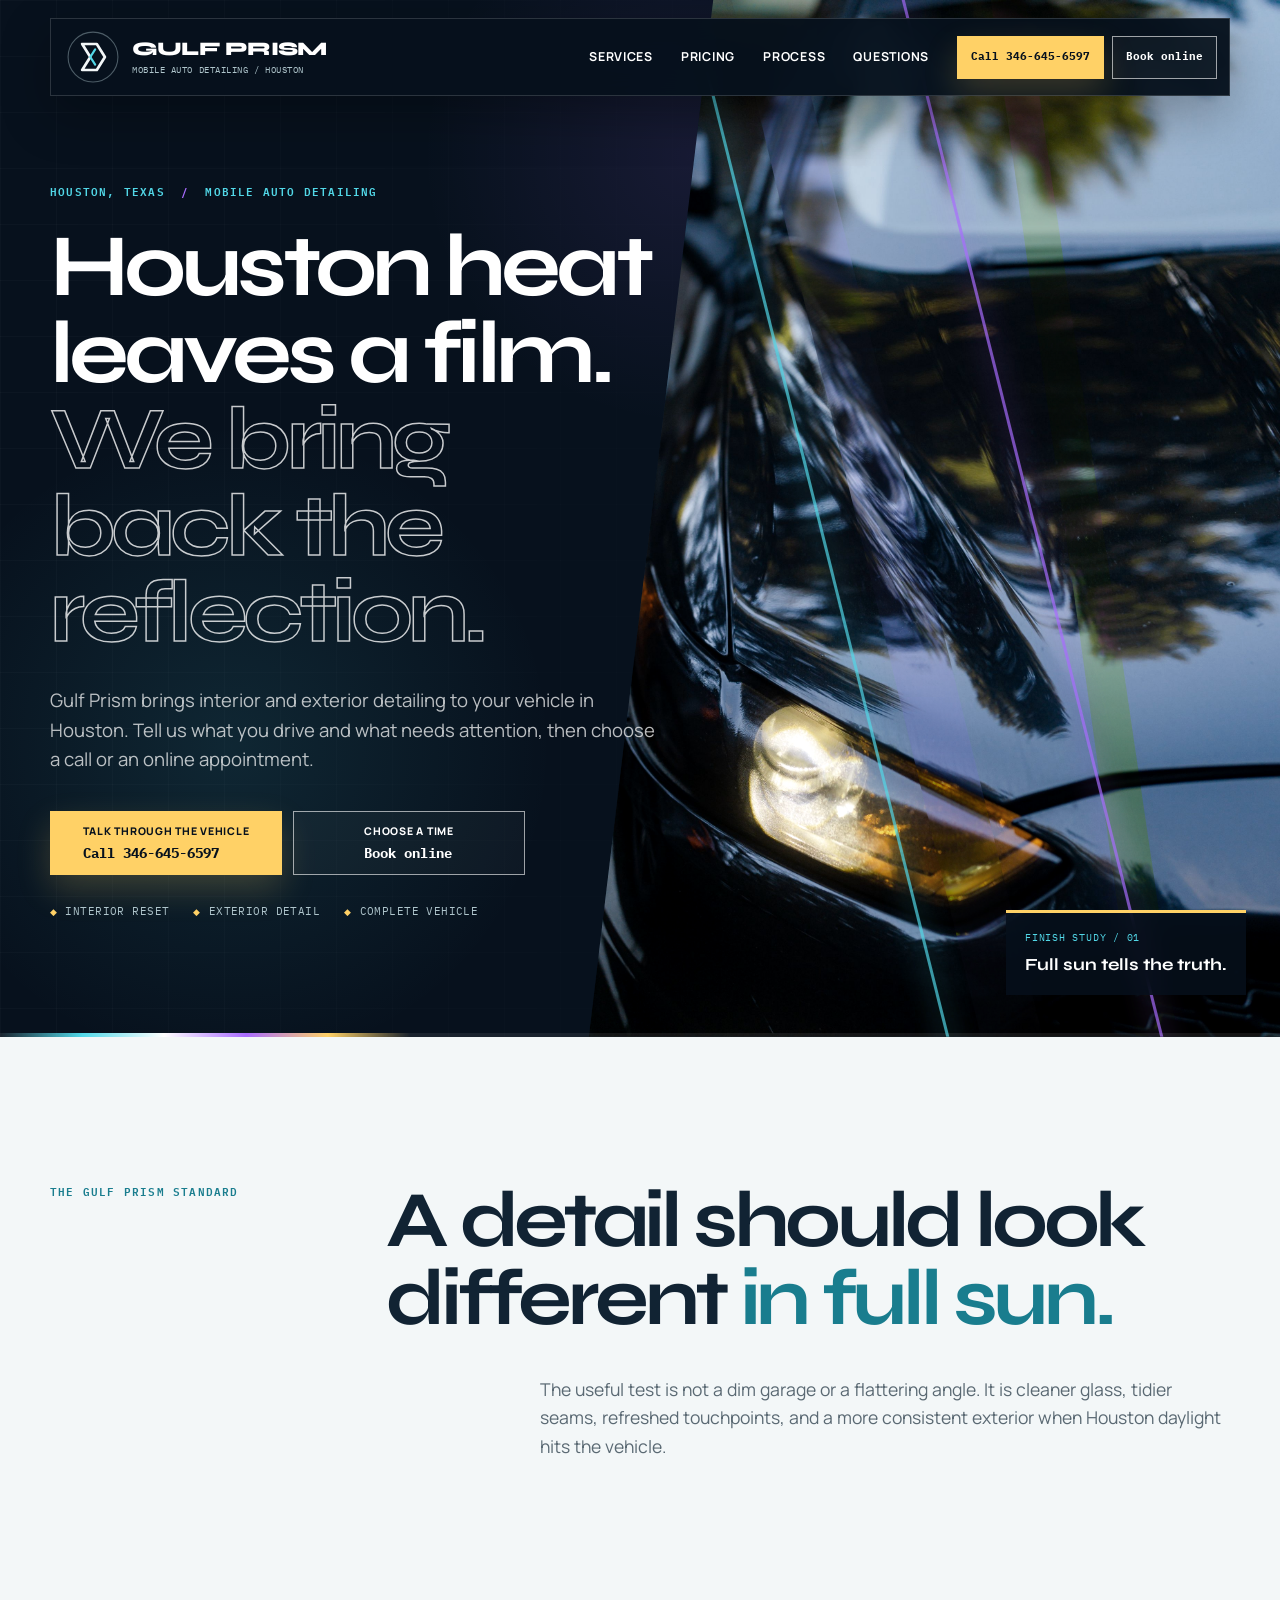
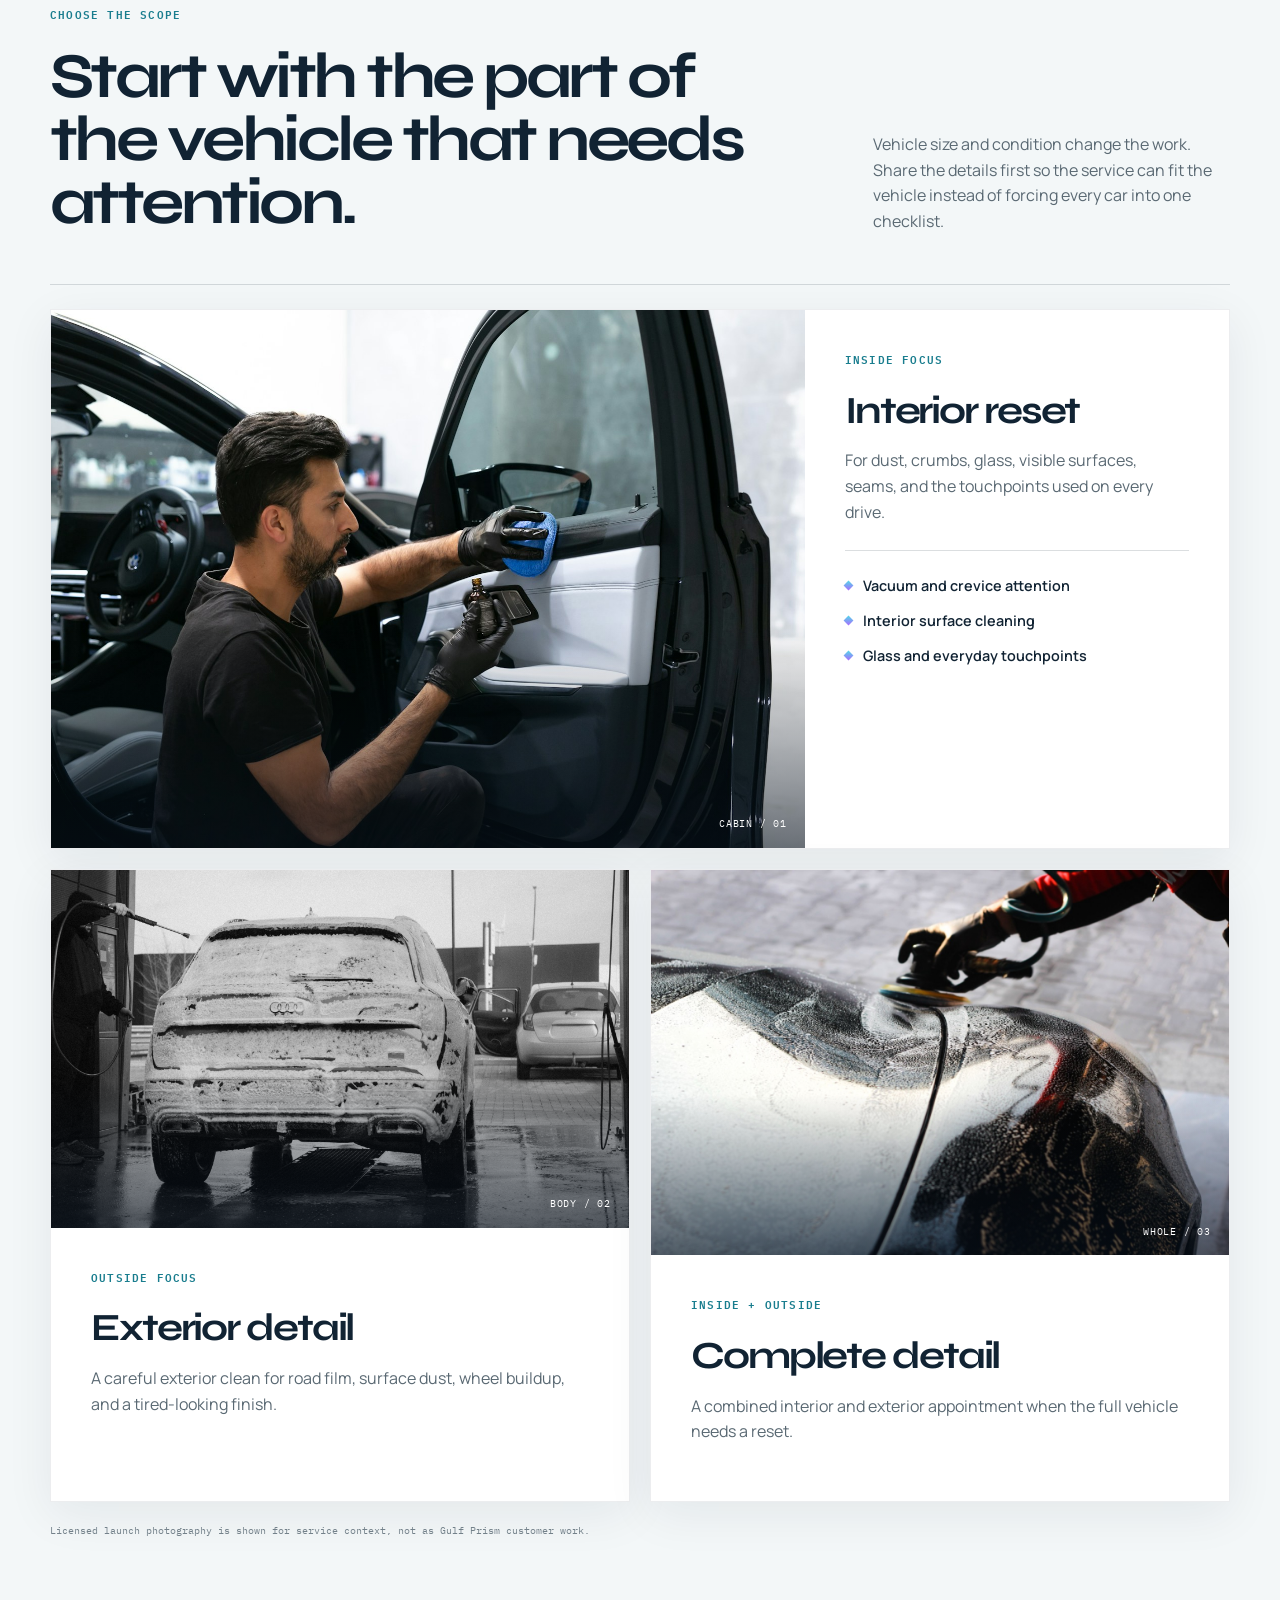
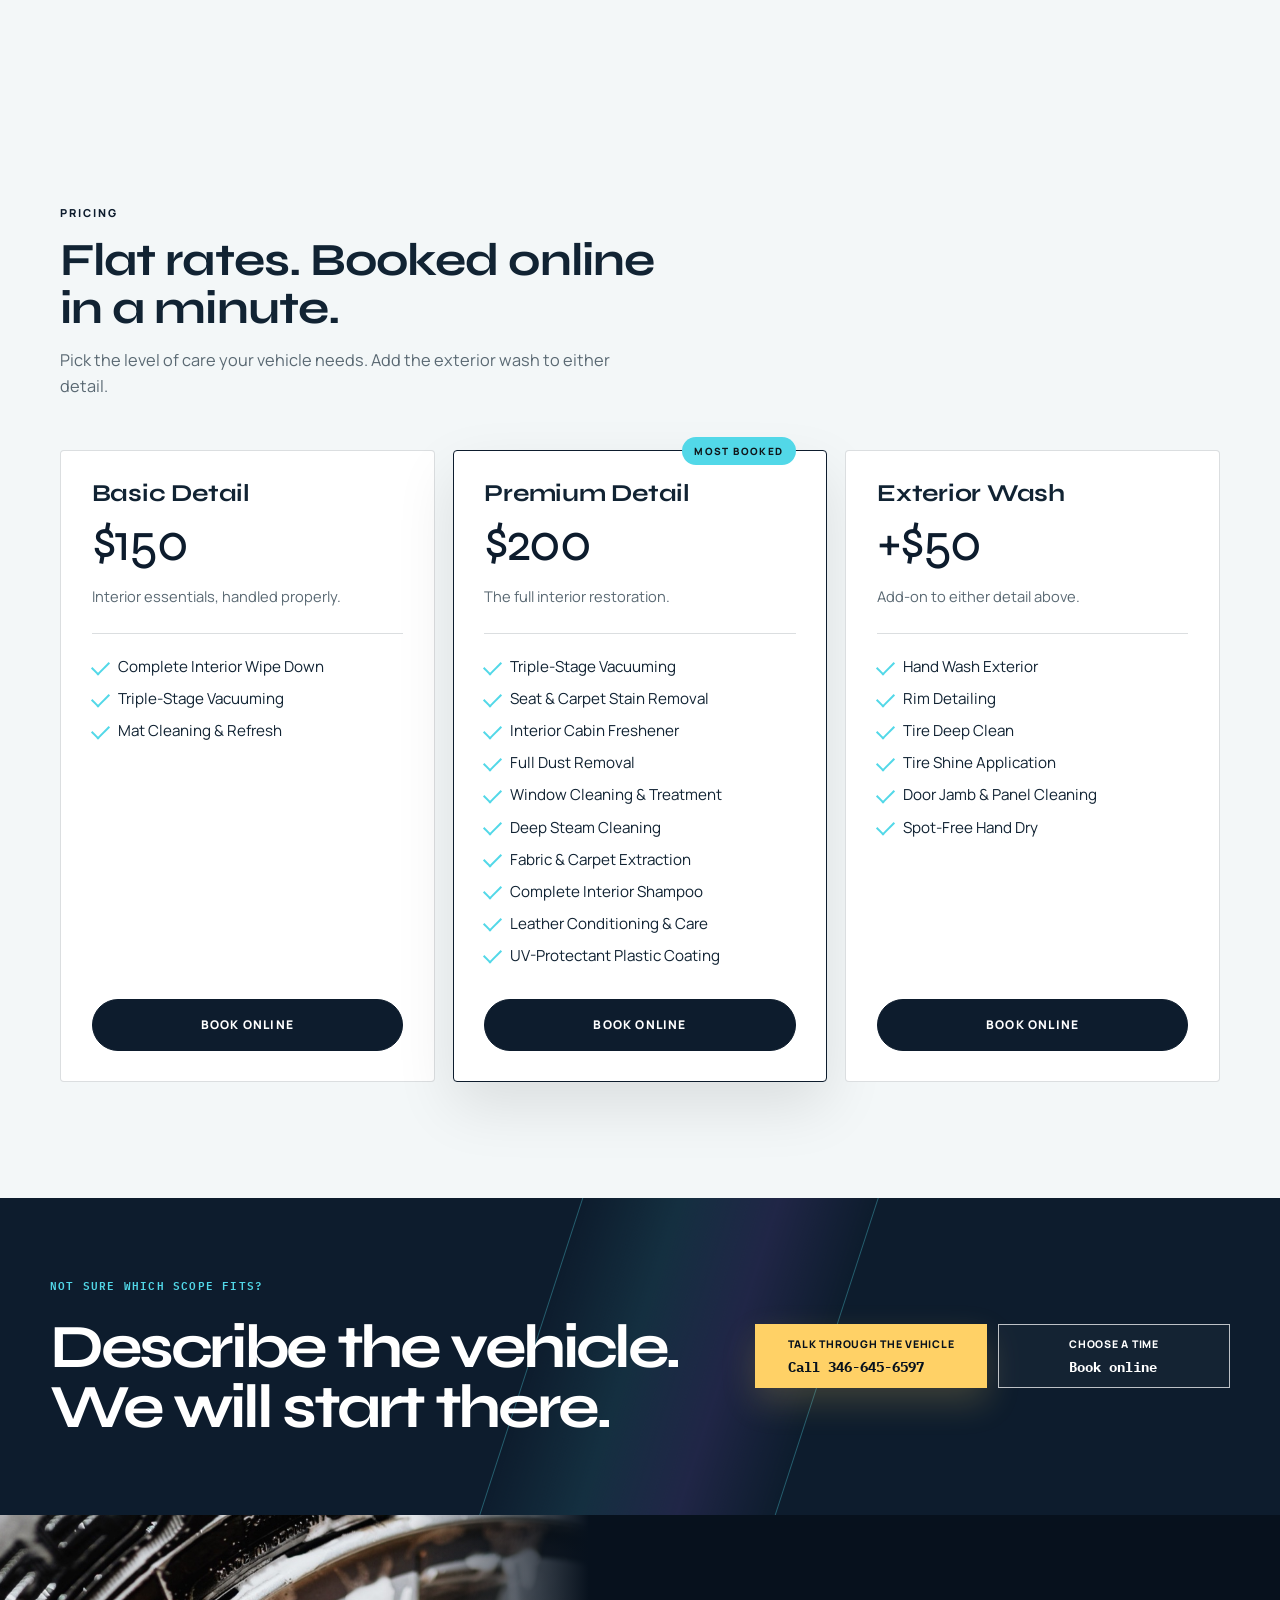
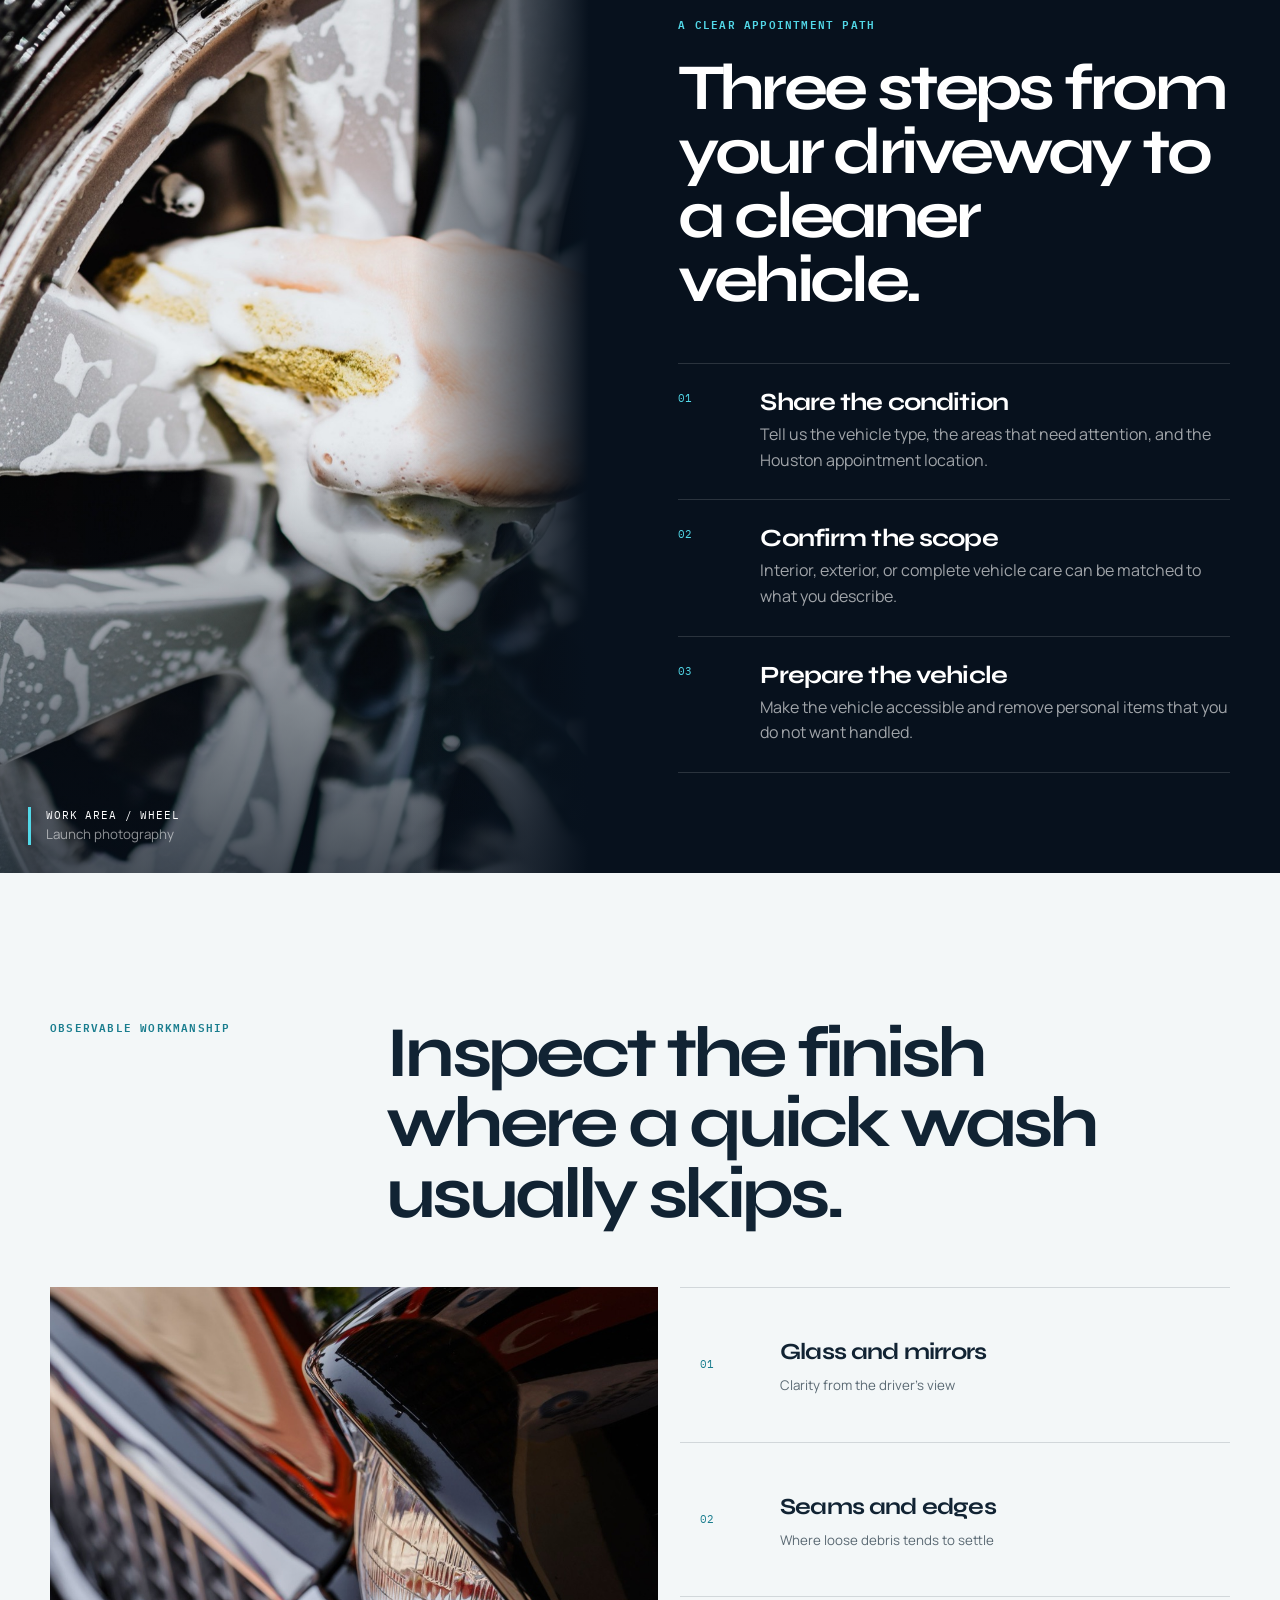
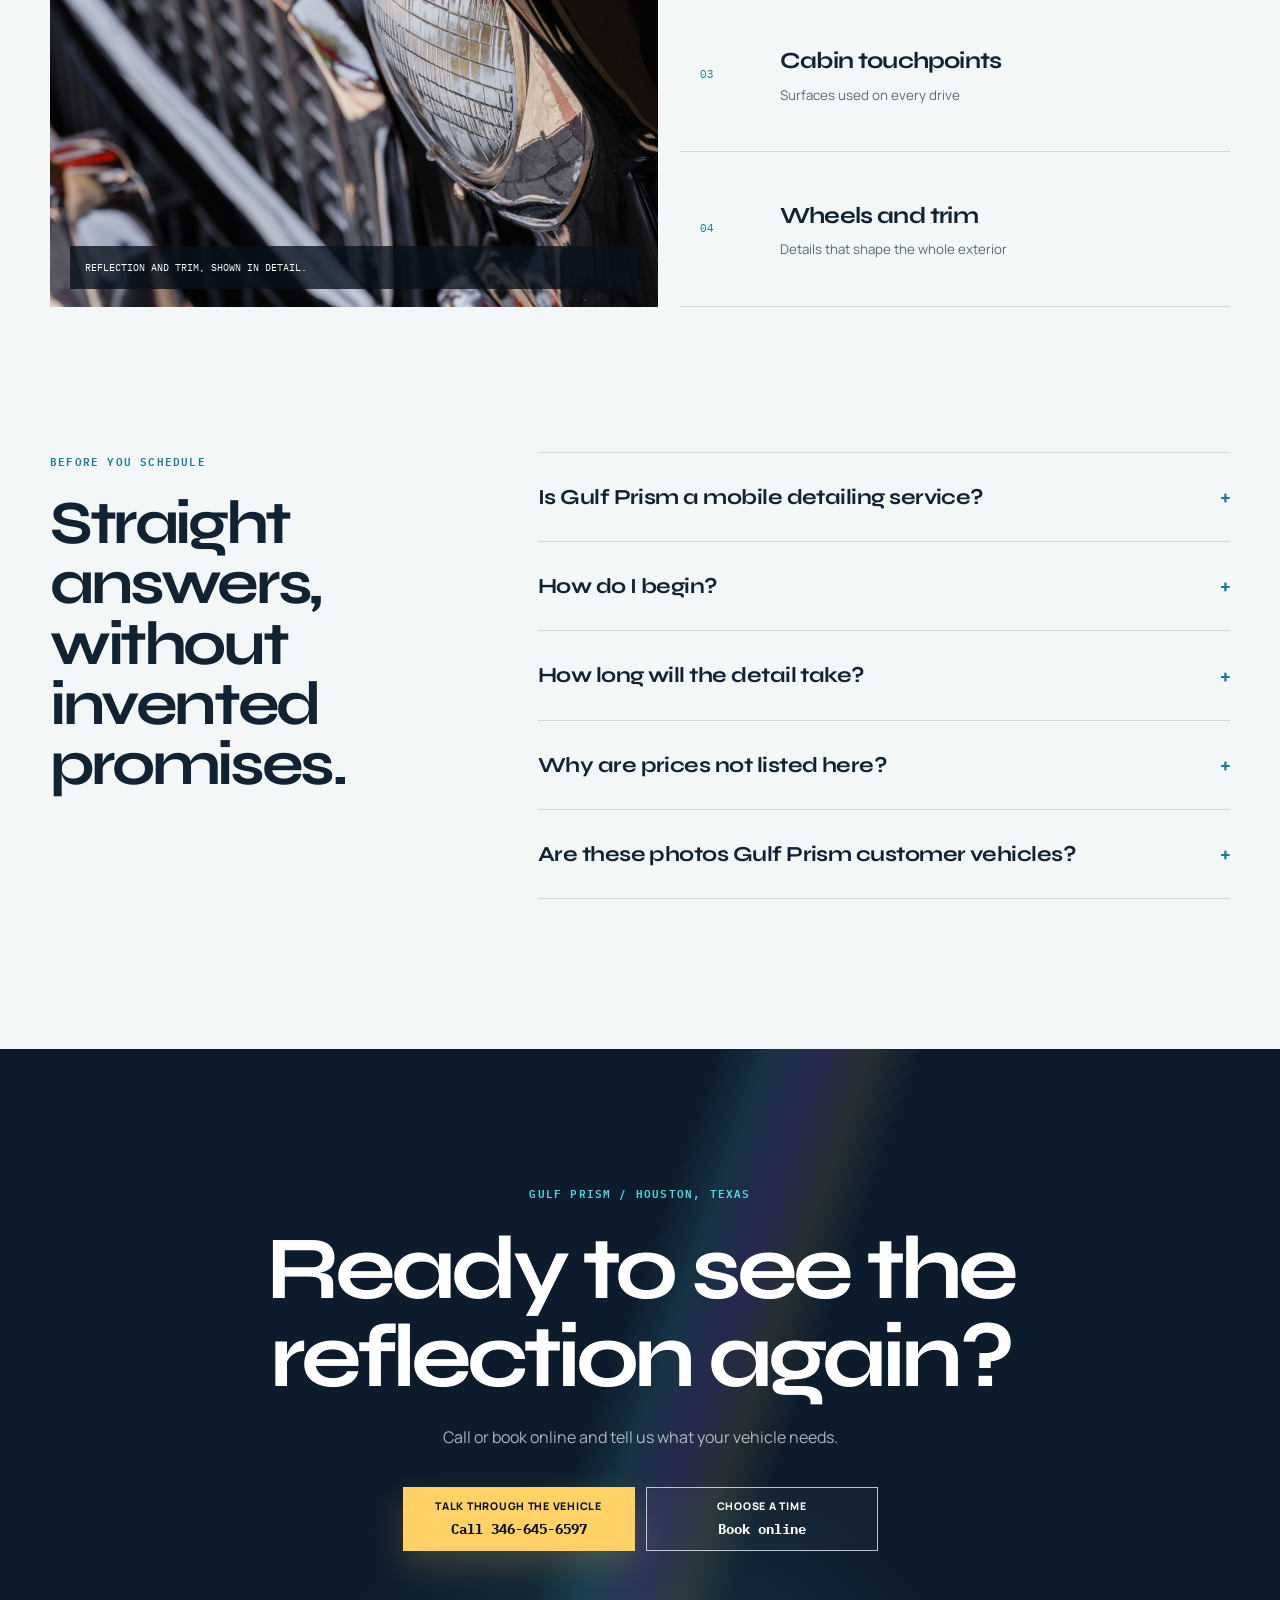
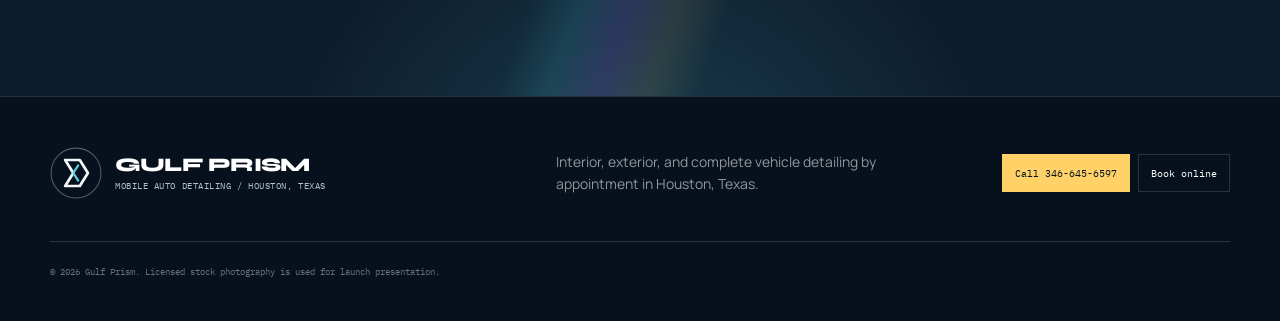
==== index.html @ bfb7b2ef "Add flat-rate pricing section with three packages Publishes Basic Detail $150, Premium Detail $200, " ====
<!doctype html>
<html lang="en">
  <head>
    <meta charset="utf-8" />
    <meta name="viewport" content="width=device-width, initial-scale=1" />
    <title>Gulf Prism Mobile Auto Detailing | Houston, Texas</title>
    <meta
      name="description"
      content="Gulf Prism provides mobile auto detailing in Houston, Texas. Call 346-645-6597 or book online to discuss an interior, exterior, or complete vehicle detail."
    />
    <meta name="theme-color" content="#07111d" />
    <meta name="robots" content="index,follow" />
    <link rel="canonical" href="https://gulfprism.shop/" />
    <link rel="icon" href="/assets/favicon.svg" type="image/svg+xml" />
    <link rel="preload" href="/assets/hero-reflection.jpg" as="image" />
    <link rel="preconnect" href="https://fonts.googleapis.com" />
    <link rel="preconnect" href="https://fonts.gstatic.com" crossorigin />
    <link
      href="https://fonts.googleapis.com/css2?family=IBM+Plex+Mono:wght@500;600&family=Manrope:wght@400;500;600;700&family=Syne:wght@600;700;800&display=swap"
      rel="stylesheet"
    />
    <link rel="stylesheet" href="/styles.css" />
    <script>document.documentElement.classList.add("js");</script>
    <meta property="og:type" content="website" />
    <meta property="og:title" content="Gulf Prism Mobile Auto Detailing" />
    <meta
      property="og:description"
      content="Mobile auto detailing in Houston, Texas. Call or book online to plan the right detail for your vehicle."
    />
    <meta property="og:url" content="https://gulfprism.shop/" />
    <meta property="og:image" content="https://gulfprism.shop/assets/hero-reflection.jpg" />
    <script type="application/ld+json">
{
  "@context": "https://schema.org",
  "@type": "AutoWash",
  "name": "Gulf Prism Mobile Auto Detailing Houston Texas",
  "url": "https://gulfprism.shop/",
  "telephone": "+1-346-645-6597",
  "description": "Mobile auto detailing in Houston, Texas for interior, exterior, and complete vehicle care.",
  "areaServed": {
    "@type": "City",
    "name": "Houston",
    "containedInPlace": {
      "@type": "State",
      "name": "Texas"
    }
  },
  "hasOfferCatalog": {
    "@type": "OfferCatalog",
    "name": "Detailing packages",
    "itemListElement": [
      {
        "@type": "Offer",
        "name": "Basic Detail",
        "price": "150",
        "priceCurrency": "USD",
        "availability": "https://schema.org/InStock",
        "url": "https://gulfprism.shop/#pricing",
        "itemOffered": {
          "@type": "Service",
          "name": "Basic Detail",
          "description": "Interior essentials: complete interior wipe down, triple-stage vacuuming, and mat cleaning and refresh."
        }
      },
      {
        "@type": "Offer",
        "name": "Premium Detail",
        "price": "200",
        "priceCurrency": "USD",
        "availability": "https://schema.org/InStock",
        "url": "https://gulfprism.shop/#pricing",
        "itemOffered": {
          "@type": "Service",
          "name": "Premium Detail",
          "description": "Full interior restoration: triple-stage vacuuming, seat and carpet stain removal, cabin freshener, full dust removal, window cleaning and treatment, deep steam cleaning, fabric and carpet extraction, complete interior shampoo, leather conditioning, and UV-protectant plastic coating."
        }
      },
      {
        "@type": "Offer",
        "name": "Exterior Wash",
        "price": "50",
        "priceCurrency": "USD",
        "availability": "https://schema.org/InStock",
        "url": "https://gulfprism.shop/#pricing",
        "itemOffered": {
          "@type": "Service",
          "name": "Exterior Wash",
          "description": "Add-on to either detail: hand wash exterior, rim detailing, tire deep clean, tire shine application, door jamb and panel cleaning, and spot-free hand dry."
        }
      }
    ]
  }
}
    </script>
  </head>
  <body>
    <a class="skip-link" href="#main">Skip to content</a>

    <header class="site-header" data-header>
      <a class="brand" href="#top" aria-label="Gulf Prism home">
        <img src="/assets/logo.svg" alt="" width="54" height="54" />
        <span class="brand-copy">
          <strong>Gulf Prism</strong>
          <small>Mobile Auto Detailing / Houston</small>
        </span>
      </a>

      <button class="menu-toggle" type="button" aria-expanded="false" aria-controls="site-nav" data-menu-toggle>
        <span class="sr-only">Navigation menu</span>
        <i aria-hidden="true"></i>
        <i aria-hidden="true"></i>
      </button>

      <nav class="site-nav" id="site-nav" aria-label="Primary navigation" data-nav>
        <a href="#services">Services</a>
        <a href="#pricing">Pricing</a>
        <a href="#process">Process</a>
        <a href="#questions">Questions</a>
        <div class="nav-actions">
          <a class="button button-call button-small" href="tel:+13466456597">Call 346-645-6597</a>
          <a class="button button-book button-small" href="https://cal.com/sumitdatta/auto-detail-service">Book online</a>
        </div>
      </nav>
    </header>

    <main id="main">
      <section class="hero" id="top">
        <div class="hero-copy">
          <p class="eyebrow">Houston, Texas <span>/</span> Mobile auto detailing</p>
          <h1>Houston heat leaves a film. <em>We bring back the reflection.</em></h1>
          <p class="hero-lede">
            Gulf Prism brings interior and exterior detailing to your vehicle in Houston. Tell us what you drive and
            what needs attention, then choose a call or an online appointment.
          </p>
          <div class="action-pair">
            <a class="button button-call button-large" href="tel:+13466456597">
              <span>Talk through the vehicle</span>
              <strong>Call 346-645-6597</strong>
            </a>
            <a class="button button-book button-large" href="https://cal.com/sumitdatta/auto-detail-service">
              <span>Choose a time</span>
              <strong>Book online</strong>
            </a>
          </div>
          <ul class="scope-list" aria-label="Detailing scopes">
            <li>Interior reset</li>
            <li>Exterior detail</li>
            <li>Complete vehicle</li>
          </ul>
        </div>

        <div class="hero-art" aria-label="Reflective finish on a clean dark vehicle">
          <img src="/assets/hero-reflection.jpg" alt="Reflective finish on a clean dark vehicle" />
          <span class="prism-slice prism-slice-cyan" aria-hidden="true"></span>
          <span class="prism-slice prism-slice-violet" aria-hidden="true"></span>
          <div class="hero-note">
            <small>Finish study / 01</small>
            <strong>Full sun tells the truth.</strong>
          </div>
        </div>

        <div class="spectrum-rail" aria-hidden="true">
          <span></span>
        </div>
      </section>

      <section class="manifesto section-shell" aria-labelledby="manifesto-title">
        <p class="section-label">The Gulf Prism standard</p>
        <div class="manifesto-copy reveal">
          <h2 id="manifesto-title">A detail should look different <em>in full sun.</em></h2>
          <p>
            The useful test is not a dim garage or a flattering angle. It is cleaner glass, tidier seams, refreshed
            touchpoints, and a more consistent exterior when Houston daylight hits the vehicle.
          </p>
        </div>
      </section>

      <section class="services section-shell" id="services" aria-labelledby="services-title">
        <div class="section-heading reveal">
          <div>
            <p class="eyebrow dark">Choose the scope</p>
            <h2 id="services-title">Start with the part of the vehicle that needs attention.</h2>
          </div>
          <p>
            Vehicle size and condition change the work. Share the details first so the service can fit the vehicle
            instead of forcing every car into one checklist.
          </p>
        </div>

        <div class="service-grid">
          <article class="service-card service-card-wide reveal">
            <div class="service-image service-image-interior">
              <img src="/assets/service-interior.jpg" alt="A vehicle interior being carefully cleaned" />
              <span>Cabin / 01</span>
            </div>
            <div class="service-copy">
              <p class="service-code">Inside focus</p>
              <h3>Interior reset</h3>
              <p>For dust, crumbs, glass, visible surfaces, seams, and the touchpoints used on every drive.</p>
              <ul>
                <li>Vacuum and crevice attention</li>
                <li>Interior surface cleaning</li>
                <li>Glass and everyday touchpoints</li>
              </ul>
            </div>
          </article>

          <article class="service-card reveal">
            <div class="service-image">
              <img src="/assets/service-foam.jpg" alt="A dark vehicle covered in foam during an exterior wash" />
              <span>Body / 02</span>
            </div>
            <div class="service-copy">
              <p class="service-code">Outside focus</p>
              <h3>Exterior detail</h3>
              <p>A careful exterior clean for road film, surface dust, wheel buildup, and a tired-looking finish.</p>
            </div>
          </article>

          <article class="service-card reveal">
            <div class="service-image">
              <img src="/assets/service-polish.jpg" alt="A vehicle panel being polished during detailing" />
              <span>Whole / 03</span>
            </div>
            <div class="service-copy">
              <p class="service-code">Inside + outside</p>
              <h3>Complete detail</h3>
              <p>A combined interior and exterior appointment when the full vehicle needs a reset.</p>
            </div>
          </article>
        </div>
        <p class="stock-note">Licensed launch photography is shown for service context, not as Gulf Prism customer work.</p>
      </section>

      <section class="rates" id="pricing" aria-labelledby="pricing-title">
        <div class="rates-shell">
          <div class="rates-head">
            <p class="rates-eyebrow">Pricing</p>
            <h2 id="pricing-title">Flat rates. Booked online in a minute.</h2>
            <p class="rates-intro">Pick the level of care your vehicle needs. Add the exterior wash to either detail.</p>
          </div>

          <div class="rate-grid">
            <article class="rate-card">
              <h3>Basic Detail</h3>
              <p class="rate-figure">$150</p>
              <p class="rate-note">Interior essentials, handled properly.</p>
              <ul class="rate-list">
                <li>Complete Interior Wipe Down</li>
                <li>Triple-Stage Vacuuming</li>
                <li>Mat Cleaning &amp; Refresh</li>
              </ul>
              <a class="rate-cta" href="https://cal.com/sumitdatta/auto-detail-service" target="_blank" rel="noopener">Book Online</a>
            </article>
            <article class="rate-card rate-card-featured">
              <span class="rate-badge">Most booked</span>
              <h3>Premium Detail</h3>
              <p class="rate-figure">$200</p>
              <p class="rate-note">The full interior restoration.</p>
              <ul class="rate-list">
                <li>Triple-Stage Vacuuming</li>
                <li>Seat &amp; Carpet Stain Removal</li>
                <li>Interior Cabin Freshener</li>
                <li>Full Dust Removal</li>
                <li>Window Cleaning &amp; Treatment</li>
                <li>Deep Steam Cleaning</li>
                <li>Fabric &amp; Carpet Extraction</li>
                <li>Complete Interior Shampoo</li>
                <li>Leather Conditioning &amp; Care</li>
                <li>UV-Protectant Plastic Coating</li>
              </ul>
              <a class="rate-cta" href="https://cal.com/sumitdatta/auto-detail-service" target="_blank" rel="noopener">Book Online</a>
            </article>
            <article class="rate-card">
              <h3>Exterior Wash</h3>
              <p class="rate-figure">+$50</p>
              <p class="rate-note">Add-on to either detail above.</p>
              <ul class="rate-list">
                <li>Hand Wash Exterior</li>
                <li>Rim Detailing</li>
                <li>Tire Deep Clean</li>
                <li>Tire Shine Application</li>
                <li>Door Jamb &amp; Panel Cleaning</li>
                <li>Spot-Free Hand Dry</li>
              </ul>
              <a class="rate-cta" href="https://cal.com/sumitdatta/auto-detail-service" target="_blank" rel="noopener">Book Online</a>
            </article>
          </div>
        </div>
      </section>

      <section class="mid-cta">
        <div class="mid-cta-cut" aria-hidden="true"></div>
        <div>
          <p class="eyebrow">Not sure which scope fits?</p>
          <h2>Describe the vehicle. We will start there.</h2>
        </div>
        <div class="action-pair">
          <a class="button button-call button-large" href="tel:+13466456597">
            <span>Talk through the vehicle</span>
            <strong>Call 346-645-6597</strong>
          </a>
          <a class="button button-book button-large light" href="https://cal.com/sumitdatta/auto-detail-service">
            <span>Choose a time</span>
            <strong>Book online</strong>
          </a>
        </div>
      </section>

      <section class="process" id="process" aria-labelledby="process-title">
        <div class="process-media">
          <img src="/assets/service-wheel.jpg" alt="A car wheel being cleaned with foam and a detailing brush" />
          <div class="process-media-label">
            <span>Work area / wheel</span>
            <small>Launch photography</small>
          </div>
        </div>
        <div class="process-copy">
          <p class="eyebrow">A clear appointment path</p>
          <h2 id="process-title">Three steps from your driveway to a cleaner vehicle.</h2>
          <ol>
            <li class="reveal">
              <span>01</span>
              <div>
                <h3>Share the condition</h3>
                <p>Tell us the vehicle type, the areas that need attention, and the Houston appointment location.</p>
              </div>
            </li>
            <li class="reveal">
              <span>02</span>
              <div>
                <h3>Confirm the scope</h3>
                <p>Interior, exterior, or complete vehicle care can be matched to what you describe.</p>
              </div>
            </li>
            <li class="reveal">
              <span>03</span>
              <div>
                <h3>Prepare the vehicle</h3>
                <p>Make the vehicle accessible and remove personal items that you do not want handled.</p>
              </div>
            </li>
          </ol>
        </div>
      </section>

      <section class="inspection section-shell" aria-labelledby="inspection-title">
        <div class="inspection-heading reveal">
          <p class="section-label">Observable workmanship</p>
          <h2 id="inspection-title">Inspect the finish where a quick wash usually skips.</h2>
        </div>
        <div class="inspection-grid">
          <article class="inspection-photo reveal">
            <img src="/assets/detail-chrome.jpg" alt="Detailed view of polished vehicle chrome and headlight trim" />
            <p>Reflection and trim, shown in detail.</p>
          </article>
          <ul class="inspection-list reveal">
            <li><span>01</span><div><strong>Glass and mirrors</strong><small>Clarity from the driver’s view</small></div></li>
            <li><span>02</span><div><strong>Seams and edges</strong><small>Where loose debris tends to settle</small></div></li>
            <li><span>03</span><div><strong>Cabin touchpoints</strong><small>Surfaces used on every drive</small></div></li>
            <li><span>04</span><div><strong>Wheels and trim</strong><small>Details that shape the whole exterior</small></div></li>
          </ul>
        </div>
      </section>

      <section class="questions section-shell" id="questions" aria-labelledby="questions-title">
        <div class="questions-heading reveal">
          <p class="eyebrow dark">Before you schedule</p>
          <h2 id="questions-title">Straight answers, without invented promises.</h2>
        </div>
        <div class="accordion">
          <details class="reveal">
            <summary>Is Gulf Prism a mobile detailing service?<span aria-hidden="true">+</span></summary>
            <p>Yes. Gulf Prism provides mobile auto detailing in Houston, Texas. Confirm the location when you schedule.</p>
          </details>
          <details class="reveal">
            <summary>How do I begin?<span aria-hidden="true">+</span></summary>
            <p>Use the call or online appointment option on this page, then share the vehicle and the areas that need attention.</p>
          </details>
          <details class="reveal">
            <summary>How long will the detail take?<span aria-hidden="true">+</span></summary>
            <p>Timing depends on the vehicle, its condition, and the service scope. Confirm those details before the appointment.</p>
          </details>
          <details class="reveal">
            <summary>Why are prices not listed here?<span aria-hidden="true">+</span></summary>
            <p>Vehicle size, condition, and requested scope can change the work. Discuss the vehicle first so the next step is grounded in its actual needs.</p>
          </details>
          <details class="reveal">
            <summary>Are these photos Gulf Prism customer vehicles?<span aria-hidden="true">+</span></summary>
            <p>No. They are licensed stock photographs used to show detailing subjects and surfaces.</p>
          </details>
        </div>
      </section>

      <section class="final-cta" aria-labelledby="final-title">
        <div class="final-spectrum" aria-hidden="true"></div>
        <p class="eyebrow">Gulf Prism / Houston, Texas</p>
        <h2 id="final-title">Ready to see the reflection again?</h2>
        <p>Call or book online and tell us what your vehicle needs.</p>
        <div class="action-pair centered">
          <a class="button button-call button-large" href="tel:+13466456597">
            <span>Talk through the vehicle</span>
            <strong>Call 346-645-6597</strong>
          </a>
          <a class="button button-book button-large light" href="https://cal.com/sumitdatta/auto-detail-service">
            <span>Choose a time</span>
            <strong>Book online</strong>
          </a>
        </div>
      </section>
    </main>

    <footer class="site-footer">
      <a class="brand footer-brand" href="#top" aria-label="Back to the top">
        <img src="/assets/logo.svg" alt="" width="54" height="54" />
        <span class="brand-copy">
          <strong>Gulf Prism</strong>
          <small>Mobile Auto Detailing / Houston, Texas</small>
        </span>
      </a>
      <p>Interior, exterior, and complete vehicle detailing by appointment in Houston, Texas.</p>
      <div class="footer-actions">
        <a href="tel:+13466456597">Call 346-645-6597</a>
        <a href="https://cal.com/sumitdatta/auto-detail-service">Book online</a>
      </div>
      <small>© <span data-year></span> Gulf Prism. Licensed stock photography is used for launch presentation.</small>
    </footer>

    <div class="mobile-actions" aria-label="Contact options">
      <a href="tel:+13466456597"><span>Call</span><strong>346-645-6597</strong></a>
      <a href="https://cal.com/sumitdatta/auto-detail-service"><span>Schedule</span><strong>Book online</strong></a>
    </div>

    <script src="/script.js"></script>
  </body>
</html>
---- styles.css ----
:root {
  --night: #07111d;
  --night-2: #0d1c2d;
  --night-3: #14273a;
  --pearl: #f3f7f8;
  --white: #ffffff;
  --ink: #112333;
  --muted: #5a6973;
  --chrome: #afc5cc;
  --cyan: #52d8e8;
  --violet: #a96cff;
  --amber: #ffd166;
  --line-light: rgba(255, 255, 255, 0.14);
  --line-dark: rgba(17, 35, 51, 0.15);
  --shadow: 0 26px 70px rgba(7, 17, 29, 0.18);
  --display: "Syne", "Arial Black", sans-serif;
  --body: "Manrope", Arial, sans-serif;
  --mono: "IBM Plex Mono", monospace;
  --shell: min(1180px, calc(100vw - 48px));
}

* {
  box-sizing: border-box;
}

html {
  scroll-behavior: smooth;
}

body {
  margin: 0;
  overflow-x: hidden;
  color: var(--ink);
  background: var(--pearl);
  font-family: var(--body);
  line-height: 1.6;
  -webkit-font-smoothing: antialiased;
}

body.menu-open {
  overflow: hidden;
}

img {
  display: block;
  max-width: 100%;
}

a {
  color: inherit;
}

button {
  color: inherit;
  font: inherit;
}

a:focus-visible,
button:focus-visible,
summary:focus-visible {
  outline: 3px solid var(--amber);
  outline-offset: 4px;
}

.sr-only {
  position: absolute;
  width: 1px;
  height: 1px;
  padding: 0;
  margin: -1px;
  overflow: hidden;
  clip: rect(0, 0, 0, 0);
  white-space: nowrap;
  border: 0;
}

.skip-link {
  position: fixed;
  z-index: 200;
  top: -90px;
  left: 12px;
  padding: 10px 16px;
  color: var(--night);
  background: var(--amber);
  font-weight: 800;
  transition: top 160ms ease;
}

.skip-link:focus {
  top: 12px;
}

.section-shell {
  width: var(--shell);
  margin-inline: auto;
}

.site-header {
  position: absolute;
  z-index: 50;
  top: 18px;
  left: 50%;
  display: flex;
  align-items: center;
  justify-content: space-between;
  width: var(--shell);
  min-height: 78px;
  padding: 10px 12px 10px 16px;
  color: var(--white);
  border: 1px solid rgba(255, 255, 255, 0.15);
  background: rgba(7, 17, 29, 0.96);
  box-shadow: 0 18px 50px rgba(0, 0, 0, 0.28);
  backdrop-filter: blur(16px) saturate(125%);
  -webkit-backdrop-filter: blur(16px) saturate(125%);
  transform: translateX(-50%);
}

.brand {
  display: inline-flex;
  align-items: center;
  gap: 13px;
  text-decoration: none;
}

.brand img {
  width: 52px;
  height: 52px;
}

.brand-copy {
  display: grid;
  line-height: 1;
}

.brand-copy strong {
  font-family: var(--display);
  font-size: 1.2rem;
  font-weight: 800;
  letter-spacing: -0.04em;
  text-transform: uppercase;
}

.brand-copy small {
  margin-top: 8px;
  color: var(--chrome);
  font-family: var(--mono);
  font-size: 0.57rem;
  letter-spacing: 0.06em;
  text-transform: uppercase;
}

.site-nav {
  display: flex;
  align-items: center;
  gap: 28px;
}

.site-nav > a {
  position: relative;
  font-size: 0.77rem;
  font-weight: 700;
  letter-spacing: 0.06em;
  text-decoration: none;
  text-transform: uppercase;
}

.site-nav > a::after {
  position: absolute;
  right: 0;
  bottom: -7px;
  left: 0;
  height: 2px;
  background: linear-gradient(90deg, var(--cyan), var(--violet));
  content: "";
  transform: scaleX(0);
  transform-origin: right;
  transition: transform 180ms ease;
}

.site-nav > a:hover::after {
  transform: scaleX(1);
  transform-origin: left;
}

.nav-actions {
  display: flex;
  gap: 8px;
}

.menu-toggle {
  display: none;
}

.button {
  display: inline-flex;
  align-items: center;
  justify-content: center;
  min-height: 56px;
  padding: 11px 19px;
  border: 1px solid transparent;
  text-decoration: none;
  transition: transform 180ms ease, background 180ms ease, color 180ms ease, box-shadow 180ms ease;
}

.button:hover {
  transform: translateY(-2px);
}

.button span,
.button strong {
  display: block;
}

.button-large {
  display: grid;
  min-width: 232px;
  min-height: 64px;
  line-height: 1.2;
}

.button-large span {
  font-size: 0.66rem;
  font-weight: 800;
  letter-spacing: 0.07em;
  text-transform: uppercase;
}

.button-large strong {
  margin-top: 4px;
  font-family: var(--mono);
  font-size: 0.89rem;
}

.button-small {
  min-height: 43px;
  padding: 8px 13px;
  font-family: var(--mono);
  font-size: 0.67rem;
  font-weight: 700;
}

.button-call {
  color: var(--night);
  background: var(--amber);
  box-shadow: 0 14px 34px rgba(255, 209, 102, 0.2);
}

.button-call:hover {
  background: #ffe49b;
}

.button-book {
  color: var(--white);
  border-color: rgba(255, 255, 255, 0.6);
  background: rgba(255, 255, 255, 0.03);
}

.button-book:hover {
  color: var(--night);
  background: var(--white);
}

.button-book.light {
  border-color: rgba(255, 255, 255, 0.72);
}

.hero {
  position: relative;
  display: grid;
  grid-template-columns: minmax(0, 0.92fr) minmax(420px, 1.08fr);
  min-height: 850px;
  overflow: hidden;
  color: var(--white);
  background:
    radial-gradient(circle at 18% 72%, rgba(82, 216, 232, 0.11), transparent 25%),
    radial-gradient(circle at 54% 15%, rgba(169, 108, 255, 0.1), transparent 24%),
    var(--night);
}

.hero::before {
  position: absolute;
  inset: 0;
  background-image:
    linear-gradient(rgba(255, 255, 255, 0.025) 1px, transparent 1px),
    linear-gradient(90deg, rgba(255, 255, 255, 0.025) 1px, transparent 1px);
  background-size: 56px 56px;
  content: "";
  mask-image: linear-gradient(90deg, black, transparent 72%);
}

.hero-copy {
  position: relative;
  z-index: 4;
  align-self: center;
  width: min(700px, calc(100vw - 48px));
  padding: 170px 3vw 105px max(24px, calc((100vw - 1180px) / 2));
}

.eyebrow,
.section-label,
.service-code {
  margin: 0 0 24px;
  color: var(--cyan);
  font-family: var(--mono);
  font-size: 0.68rem;
  font-weight: 600;
  letter-spacing: 0.11em;
  text-transform: uppercase;
}

.eyebrow span {
  margin-inline: 8px;
  color: var(--violet);
}

.eyebrow.dark,
.section-label,
.service-code {
  color: #197d8e;
}

h1,
h2,
h3 {
  margin-top: 0;
  font-family: var(--display);
  line-height: 0.98;
  letter-spacing: -0.055em;
}

h1 {
  max-width: 760px;
  margin-bottom: 30px;
  font-size: clamp(4rem, 6.9vw, 7.2rem);
  font-weight: 700;
}

h1 em,
h2 em {
  color: transparent;
  font-style: normal;
  -webkit-text-stroke: 1.5px rgba(255, 255, 255, 0.78);
}

.hero-lede {
  max-width: 620px;
  margin: 0;
  color: rgba(255, 255, 255, 0.72);
  font-size: clamp(1rem, 1.45vw, 1.18rem);
}

.action-pair {
  display: flex;
  flex-wrap: wrap;
  gap: 11px;
  margin-top: 36px;
}

.action-pair.centered {
  justify-content: center;
}

.scope-list {
  display: flex;
  flex-wrap: wrap;
  gap: 12px 24px;
  margin: 28px 0 0;
  padding: 0;
  color: var(--chrome);
  font-family: var(--mono);
  font-size: 0.66rem;
  letter-spacing: 0.04em;
  list-style: none;
  text-transform: uppercase;
}

.scope-list li::before {
  margin-right: 8px;
  color: var(--amber);
  content: "◆";
  font-size: 0.55rem;
}

.hero-art {
  position: relative;
  z-index: 2;
  min-height: 850px;
  overflow: hidden;
  clip-path: polygon(18% 0, 100% 0, 100% 100%, 0 100%);
  background: var(--night-2);
}

.hero-art::before,
.hero-art::after {
  position: absolute;
  z-index: 2;
  inset: 0;
  background: url("/assets/hero-reflection.jpg") 48% 50% / cover no-repeat;
  content: "";
  pointer-events: none;
}

.hero-art::before {
  clip-path: polygon(22% 0, 30% 0, 67% 100%, 58% 100%);
  filter: saturate(1.25) hue-rotate(18deg);
  opacity: 0.5;
  transform: translateX(-9px);
}

.hero-art::after {
  clip-path: polygon(57% 0, 62% 0, 84% 100%, 78% 100%);
  filter: saturate(1.6) hue-rotate(235deg);
  opacity: 0.38;
  transform: translateX(8px);
}

.hero-art > img {
  width: 100%;
  height: 100%;
  min-height: 850px;
  object-fit: cover;
  object-position: 48% 50%;
  filter: contrast(1.05) saturate(0.85);
}

.hero-art > .prism-slice {
  position: absolute;
  z-index: 3;
  top: 0;
  bottom: 0;
  width: 3px;
  box-shadow: 0 0 25px currentColor;
  opacity: 0.7;
  transform: rotate(-14deg) scaleY(1.15);
}

.prism-slice-cyan {
  left: 33%;
  color: var(--cyan);
  background: var(--cyan);
}

.prism-slice-violet {
  left: 64%;
  color: var(--violet);
  background: var(--violet);
}

.hero-note {
  position: absolute;
  z-index: 4;
  right: 34px;
  bottom: 42px;
  display: grid;
  max-width: 255px;
  padding: 17px 19px;
  color: var(--white);
  border-top: 3px solid var(--amber);
  background: rgba(7, 17, 29, 0.82);
  backdrop-filter: blur(12px);
}

.hero-note small {
  color: var(--cyan);
  font-family: var(--mono);
  font-size: 0.61rem;
  letter-spacing: 0.08em;
  text-transform: uppercase;
}

.hero-note strong {
  margin-top: 5px;
  font-family: var(--display);
  font-size: 1.06rem;
}

.spectrum-rail {
  position: absolute;
  z-index: 7;
  right: 0;
  bottom: 0;
  left: 0;
  height: 4px;
  overflow: hidden;
  background: rgba(255, 255, 255, 0.08);
}

.spectrum-rail span {
  display: block;
  width: 32%;
  height: 100%;
  background: linear-gradient(90deg, transparent, var(--cyan), var(--white), var(--violet), var(--amber), transparent);
  filter: blur(0.2px);
  animation: spectrum 6s ease-in-out infinite alternate;
}

@keyframes spectrum {
  from { transform: translateX(-20%); }
  to { transform: translateX(280%); }
}

.manifesto {
  display: grid;
  grid-template-columns: 0.48fr 1.52fr;
  gap: 70px;
  padding-block: 145px;
}

.manifesto-copy h2 {
  max-width: 920px;
  margin-bottom: 38px;
  font-size: clamp(3.2rem, 6.2vw, 6.5rem);
  font-weight: 700;
}

.manifesto-copy h2 em {
  color: #197d8e;
  -webkit-text-stroke: 0;
}

.manifesto-copy p {
  max-width: 690px;
  margin: 0 0 0 auto;
  color: var(--muted);
  font-size: 1.1rem;
}

.services {
  padding-bottom: 150px;
}

.section-heading {
  display: grid;
  grid-template-columns: 1.35fr 0.65fr;
  gap: 80px;
  align-items: end;
  padding-bottom: 50px;
  border-bottom: 1px solid var(--line-dark);
}

.section-heading h2 {
  max-width: 780px;
  margin: 0;
  font-size: clamp(3rem, 5vw, 5.4rem);
}

.section-heading > p {
  margin: 0;
  color: var(--muted);
}

.service-grid {
  display: grid;
  grid-template-columns: repeat(2, 1fr);
  gap: 20px;
  margin-top: 24px;
}

.service-card {
  display: grid;
  min-height: 610px;
  overflow: hidden;
  border: 1px solid rgba(17, 35, 51, 0.08);
  background: var(--white);
  box-shadow: 0 12px 45px rgba(17, 35, 51, 0.07);
}

.service-card-wide {
  grid-column: 1 / -1;
  grid-template-columns: 1.28fr 0.72fr;
  min-height: 540px;
}

.service-image {
  position: relative;
  min-height: 330px;
  overflow: hidden;
}

.service-image img {
  width: 100%;
  height: 100%;
  object-fit: cover;
  transition: transform 650ms cubic-bezier(0.2, 0.8, 0.2, 1);
}

.service-card:hover .service-image img {
  transform: scale(1.035);
}

.service-image::after {
  position: absolute;
  inset: auto 0 0;
  height: 42%;
  background: linear-gradient(transparent, rgba(7, 17, 29, 0.58));
  content: "";
}

.service-image span {
  position: absolute;
  z-index: 2;
  right: 18px;
  bottom: 16px;
  color: var(--white);
  font-family: var(--mono);
  font-size: 0.62rem;
  letter-spacing: 0.08em;
  text-transform: uppercase;
}

.service-copy {
  padding: 40px;
}

.service-copy h3 {
  margin-bottom: 19px;
  font-size: clamp(2.1rem, 3vw, 3.5rem);
}

.service-copy > p:not(.service-code) {
  color: var(--muted);
}

.service-copy ul {
  display: grid;
  gap: 12px;
  margin: 25px 0 0;
  padding: 23px 0 0;
  border-top: 1px solid var(--line-dark);
  list-style: none;
}

.service-copy li {
  display: flex;
  align-items: center;
  gap: 11px;
  font-size: 0.9rem;
  font-weight: 600;
}

.service-copy li::before {
  width: 7px;
  height: 7px;
  background: linear-gradient(135deg, var(--cyan), var(--violet));
  content: "";
  transform: rotate(45deg);
}

.stock-note {
  margin: 21px 0 0;
  color: #73818a;
  font-family: var(--mono);
  font-size: 0.64rem;
}

.mid-cta {
  position: relative;
  display: flex;
  align-items: center;
  justify-content: space-between;
  gap: 60px;
  overflow: hidden;
  padding: 78px max(24px, calc((100vw - 1180px) / 2));
  color: var(--white);
  background: var(--night-2);
}

.mid-cta > *:not(.mid-cta-cut) {
  position: relative;
  z-index: 2;
}

.mid-cta-cut {
  position: absolute;
  top: -110%;
  left: 42%;
  width: 22%;
  height: 320%;
  border-inline: 1px solid rgba(82, 216, 232, 0.34);
  background: linear-gradient(90deg, transparent, rgba(82, 216, 232, 0.1), rgba(169, 108, 255, 0.12), transparent);
  transform: rotate(18deg);
}

.mid-cta h2 {
  max-width: 640px;
  margin: 0;
  font-size: clamp(2.8rem, 4.8vw, 5.2rem);
}

.mid-cta .action-pair {
  flex: 0 0 auto;
  margin-top: 0;
}

.process {
  display: grid;
  grid-template-columns: 0.92fr 1.08fr;
  min-height: 820px;
  color: var(--white);
  background: var(--night);
}

.process-media {
  position: relative;
  min-height: 760px;
  overflow: hidden;
}

.process-media::after {
  position: absolute;
  inset: 0;
  background: linear-gradient(90deg, transparent 70%, var(--night)), linear-gradient(0deg, rgba(7, 17, 29, 0.7), transparent 45%);
  content: "";
}

.process-media img {
  width: 100%;
  height: 100%;
  object-fit: cover;
}

.process-media-label {
  position: absolute;
  z-index: 2;
  bottom: 28px;
  left: 28px;
  display: grid;
  padding-left: 15px;
  border-left: 3px solid var(--cyan);
}

.process-media-label span {
  font-family: var(--mono);
  font-size: 0.67rem;
  letter-spacing: 0.08em;
  text-transform: uppercase;
}

.process-media-label small {
  color: rgba(255, 255, 255, 0.55);
}

.process-copy {
  align-self: center;
  max-width: 760px;
  padding: 100px max(24px, calc((100vw - 1180px) / 2)) 100px 7vw;
}

.process-copy h2 {
  margin-bottom: 50px;
  font-size: clamp(3rem, 5.1vw, 5.6rem);
}

.process-copy ol {
  display: grid;
  gap: 0;
  margin: 0;
  padding: 0;
  list-style: none;
}

.process-copy li {
  display: grid;
  grid-template-columns: 60px 1fr;
  gap: 22px;
  padding: 26px 0;
  border-top: 1px solid var(--line-light);
}

.process-copy li:last-child {
  border-bottom: 1px solid var(--line-light);
}

.process-copy li > span {
  color: var(--cyan);
  font-family: var(--mono);
  font-size: 0.69rem;
}

.process-copy h3 {
  margin-bottom: 8px;
  font-size: 1.55rem;
  letter-spacing: -0.035em;
}

.process-copy li p {
  margin: 0;
  color: rgba(255, 255, 255, 0.62);
}

.inspection {
  padding-block: 145px;
}

.inspection-heading {
  display: grid;
  grid-template-columns: 0.48fr 1.52fr;
  gap: 70px;
  margin-bottom: 58px;
}

.inspection-heading h2 {
  max-width: 820px;
  margin: 0;
  font-size: clamp(3.1rem, 5.6vw, 6rem);
}

.inspection-grid {
  display: grid;
  grid-template-columns: 1.05fr 0.95fr;
  gap: 22px;
}

.inspection-photo {
  position: relative;
  min-height: 620px;
  overflow: hidden;
  background: var(--night);
}

.inspection-photo img {
  width: 100%;
  height: 100%;
  min-height: 620px;
  object-fit: cover;
}

.inspection-photo p {
  position: absolute;
  right: 20px;
  bottom: 18px;
  left: 20px;
  margin: 0;
  padding: 13px 15px;
  color: var(--white);
  background: rgba(7, 17, 29, 0.78);
  font-family: var(--mono);
  font-size: 0.65rem;
  text-transform: uppercase;
}

.inspection-list {
  display: grid;
  margin: 0;
  padding: 0;
  border-top: 1px solid var(--line-dark);
  list-style: none;
}

.inspection-list li {
  display: grid;
  grid-template-columns: 60px 1fr;
  align-items: center;
  gap: 20px;
  padding: 31px 20px;
  border-bottom: 1px solid var(--line-dark);
}

.inspection-list li > span {
  color: #197d8e;
  font-family: var(--mono);
  font-size: 0.68rem;
}

.inspection-list li div {
  display: grid;
}

.inspection-list strong {
  font-family: var(--display);
  font-size: 1.45rem;
  letter-spacing: -0.035em;
}

.inspection-list small {
  margin-top: 5px;
  color: var(--muted);
}

.questions {
  display: grid;
  grid-template-columns: 0.73fr 1.27fr;
  gap: 90px;
  padding-bottom: 150px;
}

.questions-heading {
  position: sticky;
  top: 40px;
  align-self: start;
}

.questions-heading h2 {
  max-width: 520px;
  font-size: clamp(3rem, 4.8vw, 5rem);
}

.accordion {
  border-top: 1px solid var(--line-dark);
}

.accordion details {
  border-bottom: 1px solid var(--line-dark);
}

.accordion summary {
  display: flex;
  align-items: center;
  justify-content: space-between;
  gap: 30px;
  padding: 27px 0;
  cursor: pointer;
  font-family: var(--display);
  font-size: 1.34rem;
  font-weight: 700;
  letter-spacing: -0.025em;
  list-style: none;
}

.accordion summary::-webkit-details-marker {
  display: none;
}

.accordion summary span {
  color: #197d8e;
  font-family: var(--mono);
  font-size: 1.1rem;
  transition: transform 180ms ease;
}

.accordion details[open] summary span {
  transform: rotate(45deg);
}

.accordion details p {
  max-width: 720px;
  margin: -5px 0 28px;
  color: var(--muted);
}

.final-cta {
  position: relative;
  overflow: hidden;
  padding: 135px 24px 145px;
  color: var(--white);
  text-align: center;
  background:
    radial-gradient(circle at 50% 120%, rgba(82, 216, 232, 0.2), transparent 36%),
    var(--night-2);
}

.final-cta > *:not(.final-spectrum) {
  position: relative;
  z-index: 2;
}

.final-cta h2 {
  max-width: 920px;
  margin: 0 auto 24px;
  font-size: clamp(3.5rem, 7vw, 7.5rem);
}

.final-cta > p:not(.eyebrow) {
  color: rgba(255, 255, 255, 0.66);
}

.final-spectrum {
  position: absolute;
  top: -170%;
  left: 47%;
  width: 15%;
  height: 450%;
  background: linear-gradient(90deg, transparent, rgba(82, 216, 232, 0.12), rgba(169, 108, 255, 0.16), rgba(255, 209, 102, 0.1), transparent);
  transform: rotate(19deg);
}

.site-footer {
  display: grid;
  grid-template-columns: 1.15fr 1fr auto;
  gap: 42px;
  align-items: center;
  padding: 50px max(24px, calc((100vw - 1180px) / 2)) 42px;
  color: var(--white);
  border-top: 1px solid var(--line-light);
  background: var(--night);
}

.site-footer > p {
  margin: 0;
  color: rgba(255, 255, 255, 0.56);
  font-size: 0.87rem;
}

.footer-actions {
  display: flex;
  gap: 8px;
}

.footer-actions a {
  padding: 10px 12px;
  border: 1px solid var(--line-light);
  font-family: var(--mono);
  font-size: 0.65rem;
  text-decoration: none;
}

.footer-actions a:first-child {
  color: var(--night);
  border-color: var(--amber);
  background: var(--amber);
}

.site-footer > small {
  grid-column: 1 / -1;
  padding-top: 22px;
  color: rgba(255, 255, 255, 0.4);
  border-top: 1px solid var(--line-light);
  font-family: var(--mono);
  font-size: 0.59rem;
}

.mobile-actions {
  display: none;
}

.js .reveal {
  opacity: 1;
  transform: none;
}

@media (max-width: 1100px) {
  .site-nav {
    gap: 18px;
  }

  .site-nav > a {
    display: none;
  }

  .hero {
    grid-template-columns: 1fr 0.92fr;
  }

  .hero-copy {
    padding-right: 2vw;
  }

  .mid-cta {
    align-items: flex-start;
    flex-direction: column;
  }

  .mid-cta .action-pair {
    width: 100%;
  }

  .process-copy {
    padding-left: 5vw;
  }

  .site-footer {
    grid-template-columns: 1fr 1fr;
  }

  .footer-actions {
    justify-self: end;
  }
}

@media (max-width: 820px) {
  :root {
    --shell: min(100% - 32px, 720px);
  }

  body {
    padding-bottom: 70px;
  }

  .site-header {
    top: 10px;
    min-height: 68px;
    padding: 8px 10px 8px 12px;
  }

  .brand img {
    width: 46px;
    height: 46px;
  }

  .brand-copy strong {
    font-size: 1.03rem;
  }

  .brand-copy small {
    font-size: 0.5rem;
  }

  .menu-toggle {
    display: grid;
    place-content: center;
    gap: 7px;
    width: 48px;
    height: 48px;
    padding: 0;
    color: var(--white);
    border: 1px solid rgba(255, 255, 255, 0.25);
    background: transparent;
  }

  .menu-toggle i {
    display: block;
    width: 22px;
    height: 2px;
    background: currentColor;
    transition: transform 180ms ease;
  }

  .menu-toggle[aria-expanded="true"] i:first-of-type {
    transform: translateY(4.5px) rotate(45deg);
  }

  .menu-toggle[aria-expanded="true"] i:last-of-type {
    transform: translateY(-4.5px) rotate(-45deg);
  }

  .site-nav {
    position: fixed;
    top: 86px;
    right: 16px;
    left: 16px;
    display: none;
    align-items: stretch;
    flex-direction: column;
    gap: 0;
    padding: 15px;
    border: 1px solid rgba(255, 255, 255, 0.14);
    background: rgba(7, 17, 29, 0.99);
    box-shadow: 0 24px 60px rgba(0, 0, 0, 0.35);
  }

  .site-nav.open {
    display: flex;
  }

  .site-nav > a {
    display: block;
    padding: 15px 4px;
    border-bottom: 1px solid var(--line-light);
  }

  .site-nav > a::after {
    display: none;
  }

  .nav-actions {
    display: grid;
    grid-template-columns: 1fr 1fr;
    margin-top: 14px;
  }

  .nav-actions .button {
    text-align: center;
  }

  .hero {
    display: block;
    min-height: 0;
    padding-top: 90px;
  }

  .hero-copy {
    width: var(--shell);
    margin-inline: auto;
    padding: 80px 0 64px;
  }

  h1 {
    font-size: clamp(3.65rem, 15vw, 6.2rem);
  }

  .hero-art {
    width: calc(100% - 16px);
    min-height: 570px;
    margin-left: 16px;
    clip-path: polygon(10% 0, 100% 0, 100% 100%, 0 100%);
  }

  .hero-art > img {
    min-height: 570px;
  }

  .manifesto,
  .inspection-heading,
  .questions {
    grid-template-columns: 1fr;
    gap: 28px;
  }

  .manifesto {
    padding-block: 100px;
  }

  .manifesto-copy p {
    margin-left: 0;
  }

  .section-heading {
    grid-template-columns: 1fr;
    gap: 26px;
  }

  .service-grid,
  .service-card-wide {
    grid-template-columns: 1fr;
  }

  .service-card-wide {
    grid-column: auto;
  }

  .service-card {
    min-height: 0;
  }

  .service-image {
    min-height: 390px;
  }

  .process {
    grid-template-columns: 1fr;
  }

  .process-media {
    min-height: 570px;
  }

  .process-copy {
    max-width: none;
    padding: 90px 24px;
  }

  .inspection-grid {
    grid-template-columns: 1fr;
  }

  .inspection-photo,
  .inspection-photo img {
    min-height: 520px;
  }

  .questions-heading {
    position: static;
  }

  .site-footer {
    grid-template-columns: 1fr;
    padding-bottom: 52px;
  }

  .footer-actions {
    justify-self: start;
  }

  .mobile-actions {
    position: fixed;
    z-index: 100;
    right: 0;
    bottom: 0;
    left: 0;
    display: grid;
    grid-template-columns: 1.15fr 0.85fr;
    min-height: 70px;
    color: var(--white);
    border-top: 1px solid rgba(255, 255, 255, 0.18);
    background: var(--night);
    box-shadow: 0 -12px 35px rgba(0, 0, 0, 0.28);
  }

  .mobile-actions a {
    display: grid;
    place-content: center;
    padding: 8px 12px;
    text-align: center;
    text-decoration: none;
  }

  .mobile-actions a:first-child {
    color: var(--night);
    background: var(--amber);
  }

  .mobile-actions a:last-child {
    border-left: 1px solid var(--line-light);
  }

  .mobile-actions span {
    font-size: 0.59rem;
    font-weight: 800;
    letter-spacing: 0.08em;
    text-transform: uppercase;
  }

  .mobile-actions strong {
    font-family: var(--mono);
    font-size: 0.74rem;
  }
}

@media (max-width: 560px) {
  :root {
    --shell: calc(100vw - 28px);
  }

  .brand-copy small {
    display: none;
  }

  .hero-copy {
    padding-top: 64px;
  }

  h1 {
    font-size: clamp(3.25rem, 16vw, 5rem);
  }

  .hero-lede {
    font-size: 0.98rem;
  }

  .action-pair {
    display: grid;
    grid-template-columns: 1fr;
    width: 100%;
  }

  .button-large {
    width: 100%;
    min-width: 0;
  }

  .scope-list {
    display: grid;
  }

  .hero-art {
    min-height: 460px;
  }

  .hero-art > img {
    min-height: 460px;
  }

  .hero-note {
    right: 16px;
    bottom: 18px;
    left: 48px;
  }

  .manifesto-copy h2,
  .section-heading h2,
  .inspection-heading h2,
  .questions-heading h2 {
    font-size: clamp(2.7rem, 13vw, 4.4rem);
  }

  .services,
  .questions {
    padding-bottom: 105px;
  }

  .service-image {
    min-height: 290px;
  }

  .service-copy {
    padding: 30px 24px 34px;
  }

  .mid-cta {
    padding-block: 68px;
  }

  .mid-cta .action-pair {
    display: grid;
  }

  .process-media {
    min-height: 440px;
  }

  .process-copy {
    padding: 78px 18px;
  }

  .process-copy li {
    grid-template-columns: 42px 1fr;
  }

  .inspection {
    padding-block: 100px;
  }

  .inspection-photo,
  .inspection-photo img {
    min-height: 400px;
  }

  .inspection-list li {
    grid-template-columns: 42px 1fr;
    padding-inline: 8px;
  }

  .accordion summary {
    font-size: 1.12rem;
  }

  .final-cta {
    padding: 105px 16px 115px;
  }

  .final-cta h2 {
    font-size: clamp(3rem, 14vw, 5rem);
  }

  .footer-actions {
    display: grid;
    grid-template-columns: 1fr 1fr;
    width: 100%;
  }

  .footer-actions a {
    text-align: center;
  }
}

@media (prefers-reduced-motion: reduce) {
  html {
    scroll-behavior: auto;
  }

  *,
  *::before,
  *::after {
    animation-duration: 0.01ms !important;
    animation-iteration-count: 1 !important;
    transition-duration: 0.01ms !important;
  }

  .js .reveal {
    opacity: 1;
    transform: none;
  }
}


/* ---------- Pricing ---------- */
.rates {
  --p-band: var(--pearl);
  --p-surface: var(--white);
  --p-ink: var(--ink);
  --p-muted: var(--muted);
  --p-line: var(--line-dark);
  --p-accent: var(--night-2);
  --p-accent-ink: #ffffff;
  --p-badge-ink: #10161a;
  --p-hi: var(--cyan);
  padding: clamp(72px, 9vw, 130px) clamp(22px, 5vw, 60px);
  background: var(--p-band);
  color: var(--p-ink);
}
.rates-shell { width: min(1180px, 100%); margin-inline: auto; }
.rates-head { max-width: 60ch; margin-bottom: clamp(34px, 4vw, 54px); }
.rates-eyebrow {
  margin: 0 0 14px;
  font-family: var(--body);
  font-size: 11px;
  font-weight: 800;
  letter-spacing: .18em;
  text-transform: uppercase;
  color: var(--p-accent);
}
.rates-head h2 {
  margin: 0 0 14px;
  font-family: var(--display);
  font-size: clamp(30px, 3.6vw, 48px);
  line-height: 1.05;
  letter-spacing: -.02em;
  color: var(--p-ink);
}
.rates-intro { margin: 0; color: var(--p-muted); font-size: 1.02rem; line-height: 1.6; }
.rate-grid {
  display: grid;
  grid-template-columns: repeat(3, 1fr);
  gap: 18px;
  align-items: stretch;
}
.rate-card {
  position: relative;
  display: flex;
  flex-direction: column;
  gap: 4px;
  padding: clamp(26px, 2.4vw, 36px);
  background: var(--p-surface);
  border: 1px solid var(--p-line);
  border-radius: 4px;
}
.rate-card-featured {
  border-color: var(--p-accent);
  box-shadow: 0 24px 60px rgba(0, 0, 0, .10);
}
.rate-badge {
  position: absolute;
  top: 0;
  right: clamp(26px, 2.4vw, 36px);
  transform: translateY(-50%);
  padding: 6px 12px;
  background: var(--p-hi);
  color: var(--p-badge-ink);
  font-family: var(--body);
  font-size: 10px;
  font-weight: 800;
  letter-spacing: .14em;
  text-transform: uppercase;
  border-radius: 999px;
}
.rate-card h3 {
  margin: 0;
  font-family: var(--display);
  font-size: clamp(21px, 1.9vw, 26px);
  letter-spacing: -.01em;
  color: var(--p-ink);
}
.rate-figure {
  margin: 6px 0 0;
  font-family: var(--display);
  font-size: clamp(40px, 4.2vw, 56px);
  line-height: 1;
  letter-spacing: -.03em;
  color: var(--p-accent);
}
.rate-note { margin: 12px 0 0; color: var(--p-muted); font-size: .92rem; line-height: 1.5; }
.rate-list {
  list-style: none;
  margin: 22px 0 0;
  padding: 22px 0 0;
  border-top: 1px solid var(--p-line);
  display: grid;
  align-content: start;
  gap: 10px;
  flex: 1;
}
.rate-list li {
  position: relative;
  padding-left: 26px;
  font-size: .95rem;
  line-height: 1.45;
  color: var(--p-ink);
}
.rate-list li::before {
  content: "";
  position: absolute;
  left: 0;
  top: .28em;
  width: 15px;
  height: 8px;
  border-left: 2px solid var(--p-hi);
  border-bottom: 2px solid var(--p-hi);
  transform: rotate(-45deg);
}
.rate-cta {
  display: inline-flex;
  align-items: center;
  justify-content: center;
  margin-top: 28px;
  min-height: 52px;
  padding: 0 22px;
  background: var(--p-accent);
  color: var(--p-accent-ink);
  border: 1px solid var(--p-accent);
  border-radius: 999px;
  font-family: var(--body);
  font-size: 12px;
  font-weight: 800;
  letter-spacing: .1em;
  text-transform: uppercase;
  text-decoration: none;
  transition: transform .2s ease, opacity .2s ease;
}
.rate-cta:hover { transform: translateY(-2px); opacity: .92; }
@media (max-width: 940px) {
  .rate-grid { grid-template-columns: 1fr 1fr; }
  .rate-card-featured { grid-row: span 2; }
}
@media (max-width: 640px) {
  .rate-grid { grid-template-columns: 1fr; }
  .rate-card-featured { grid-row: auto; }
  .rate-badge { right: auto; left: clamp(26px, 2.4vw, 36px); }
}
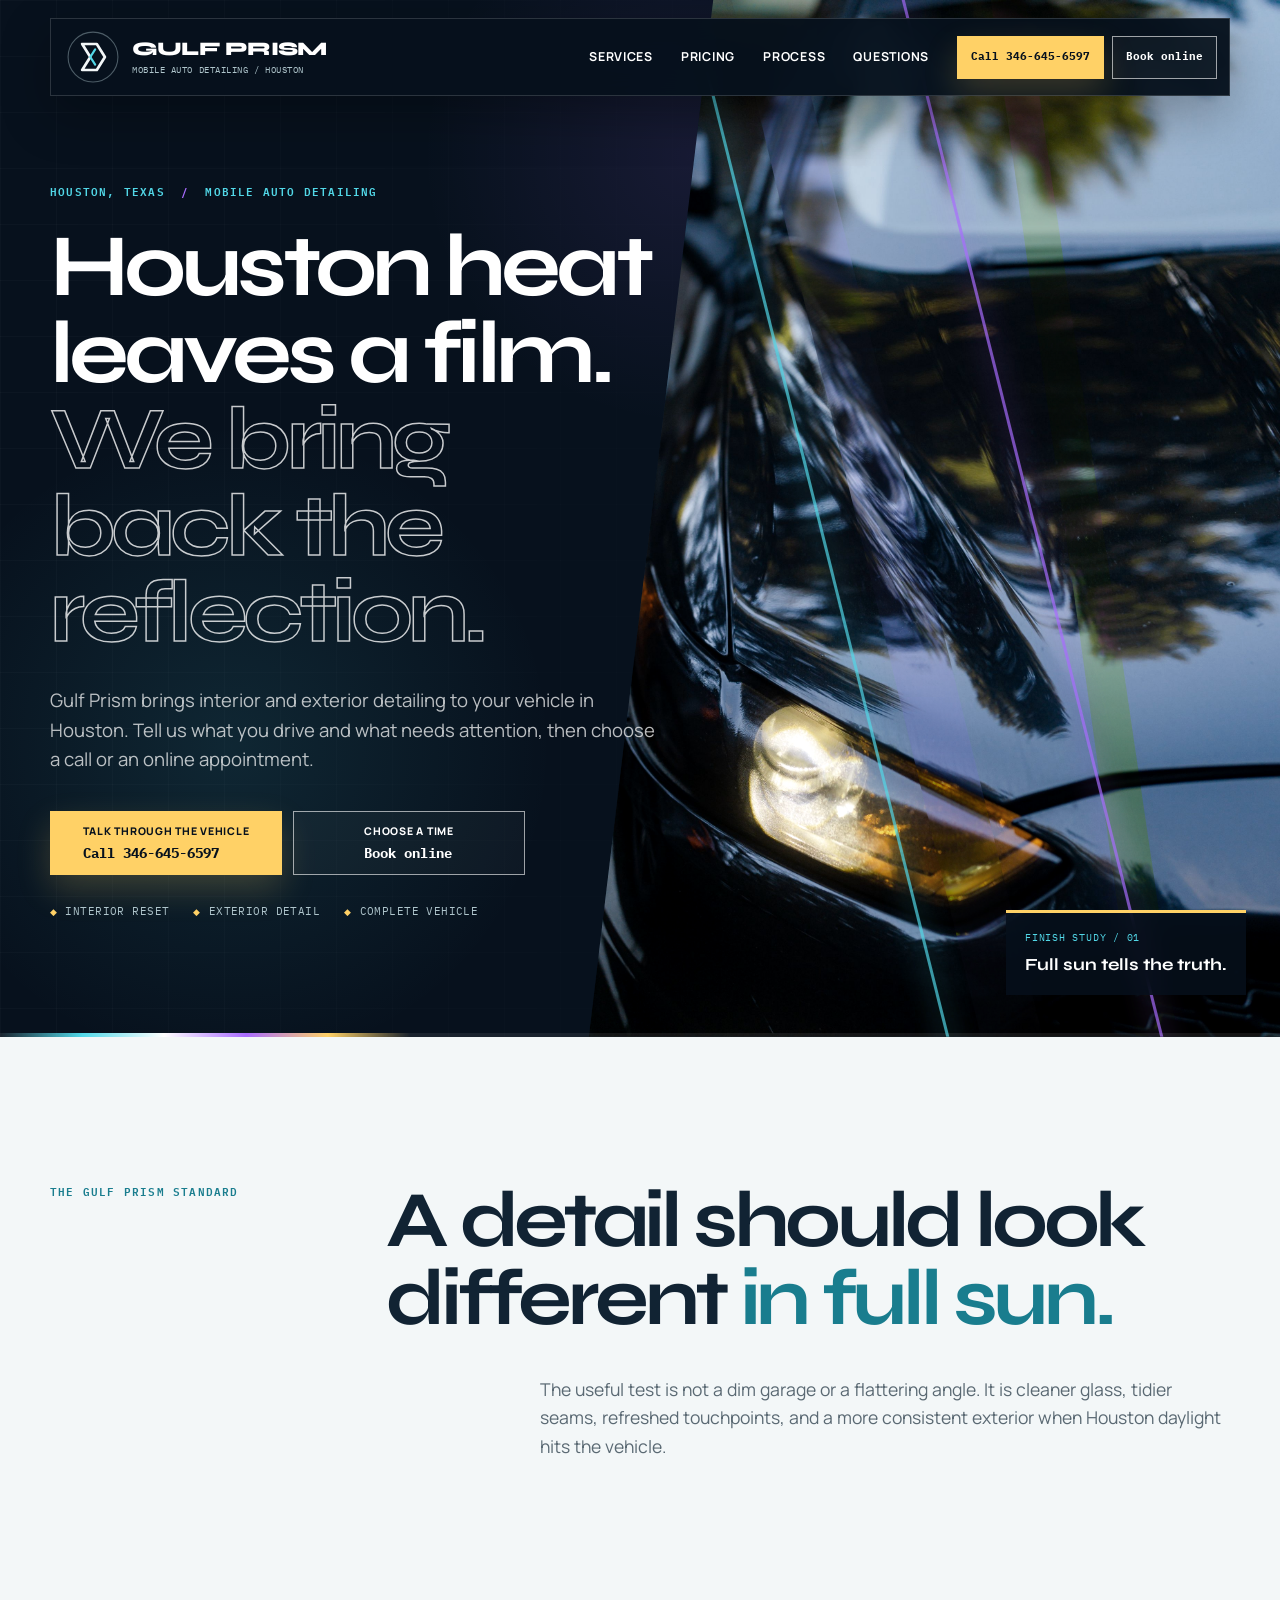
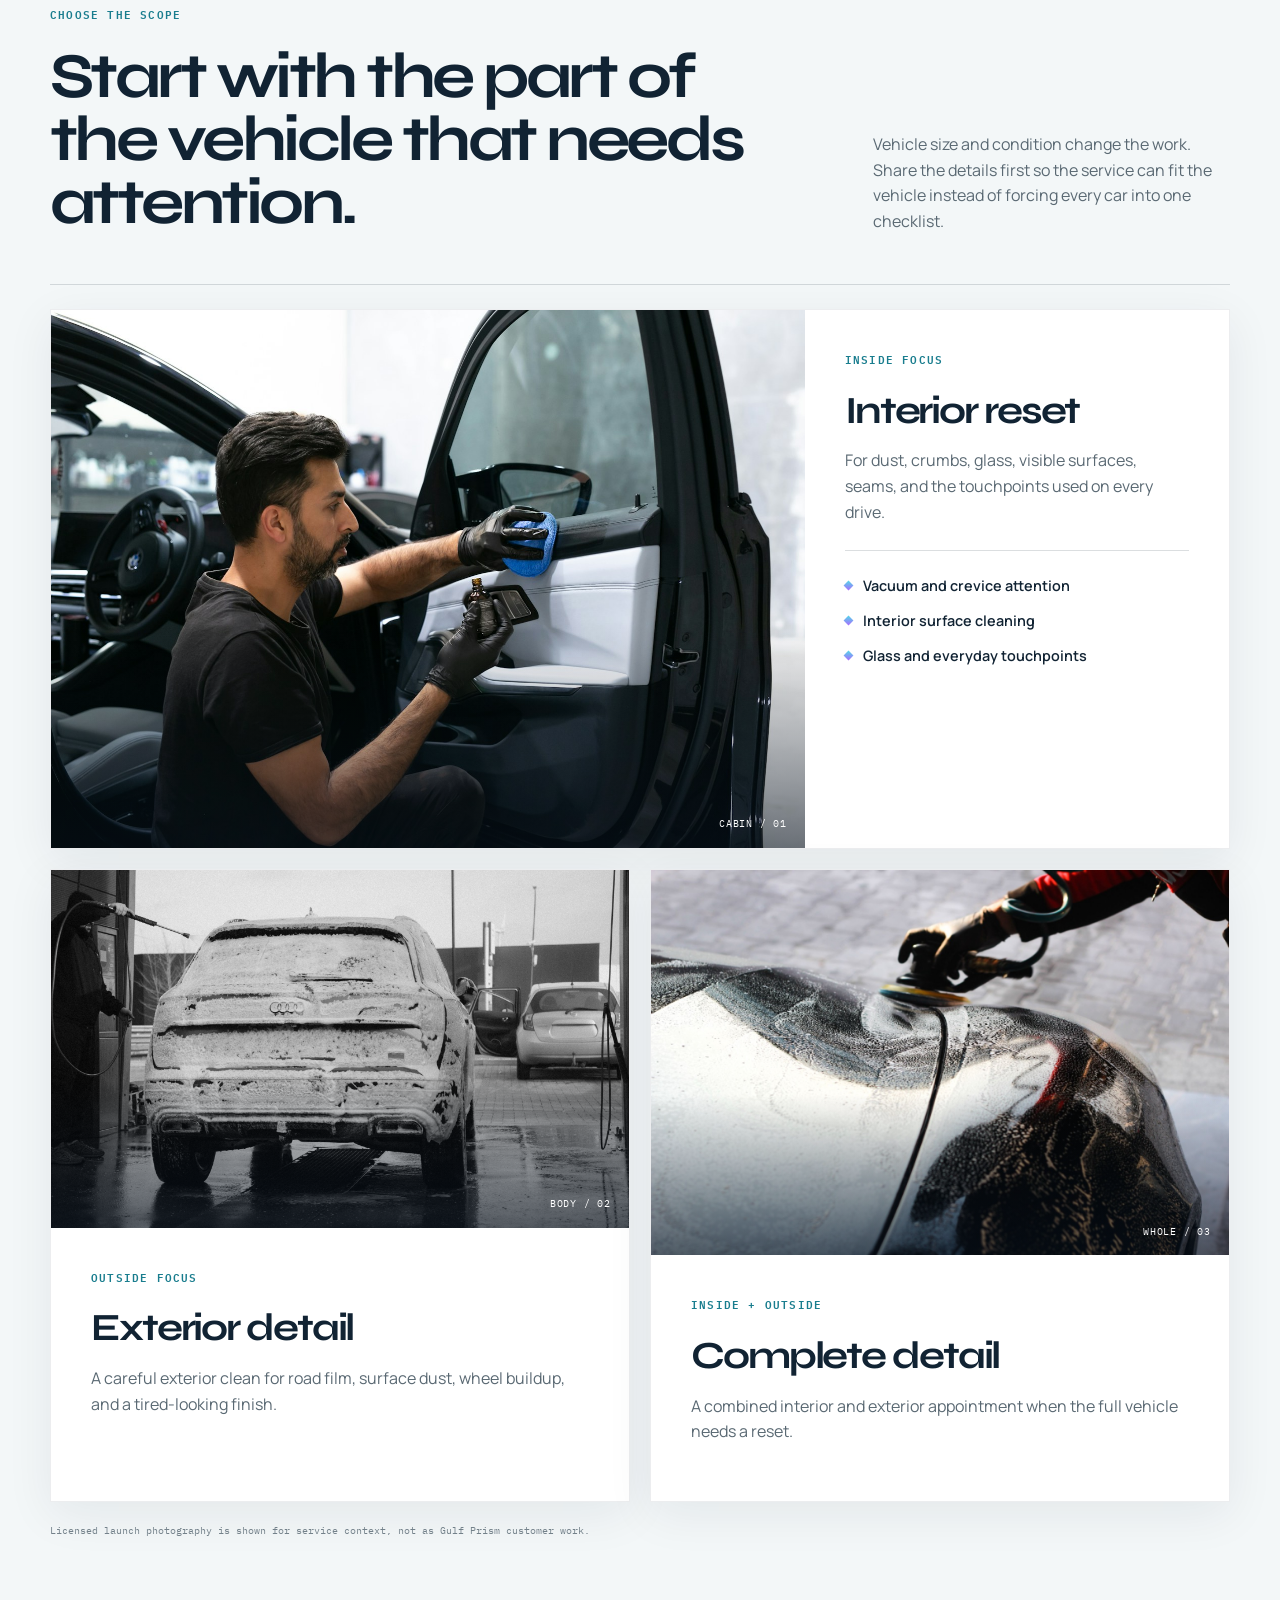
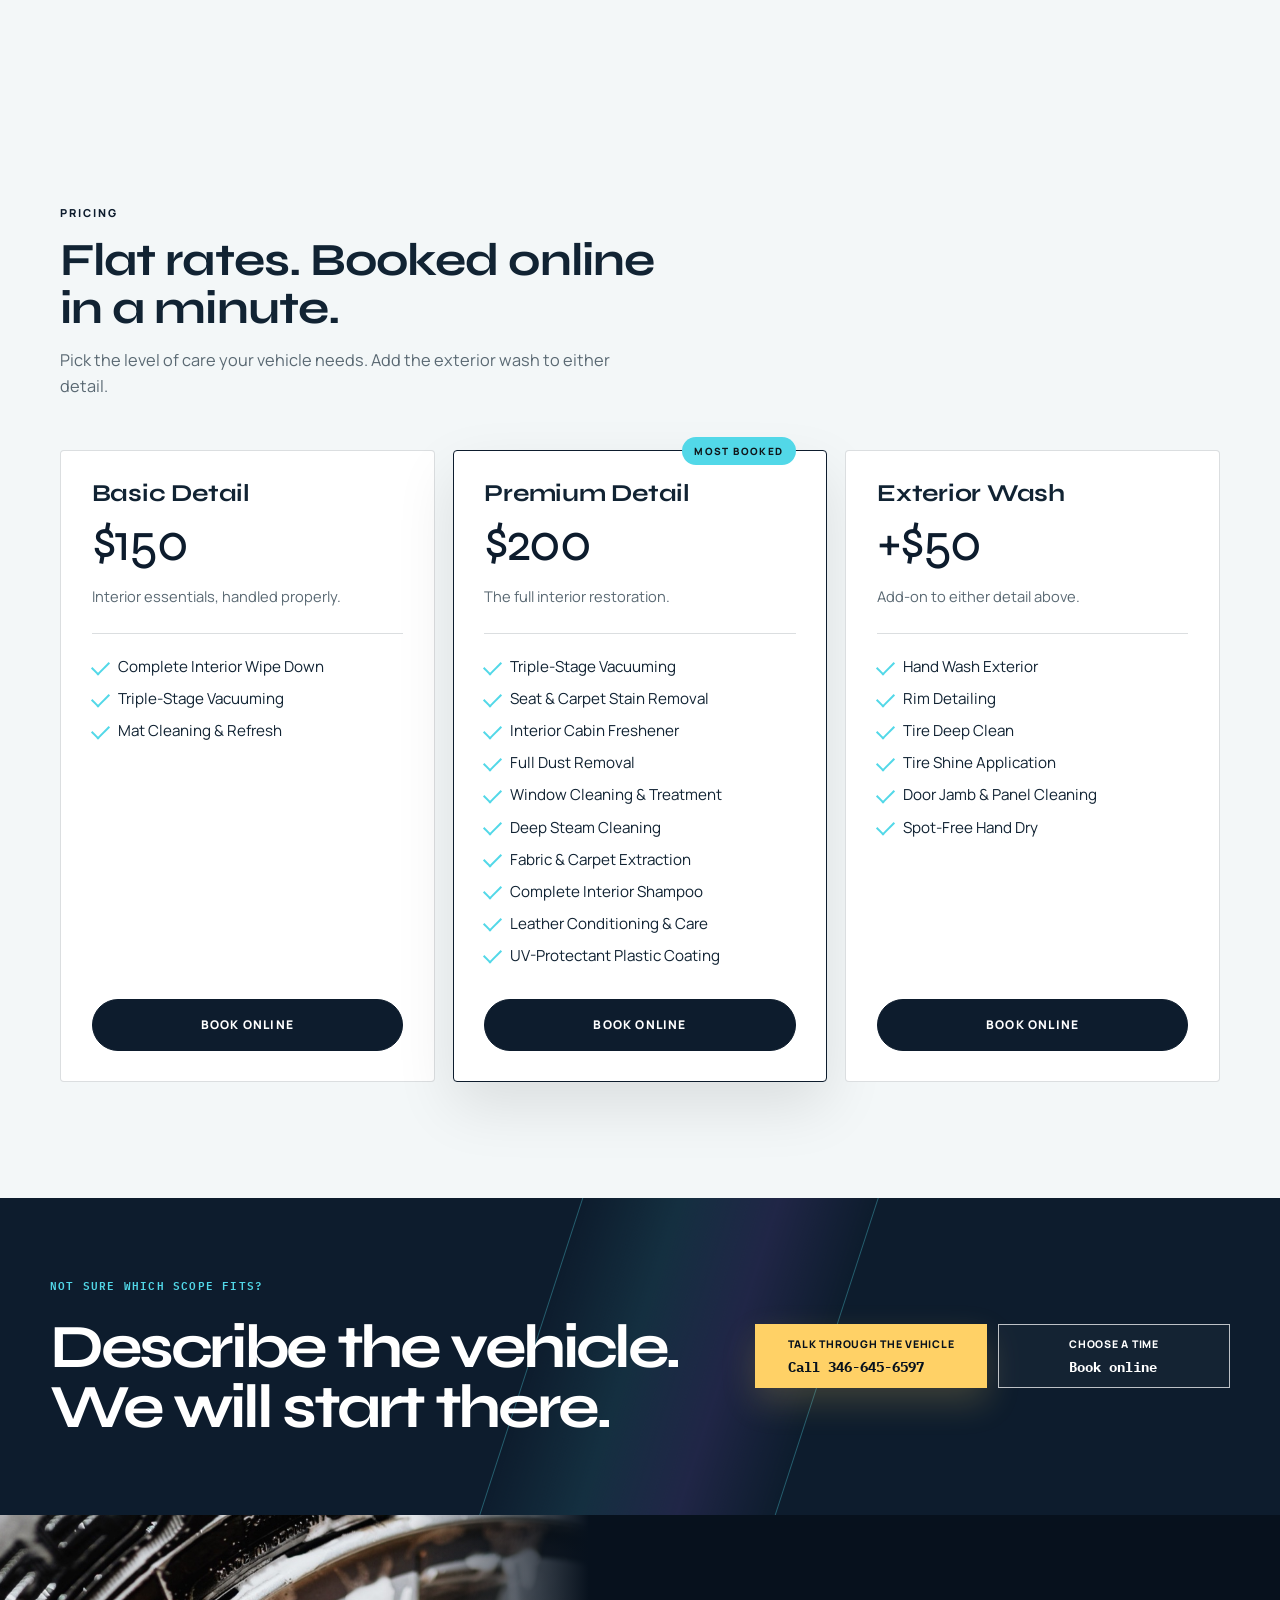
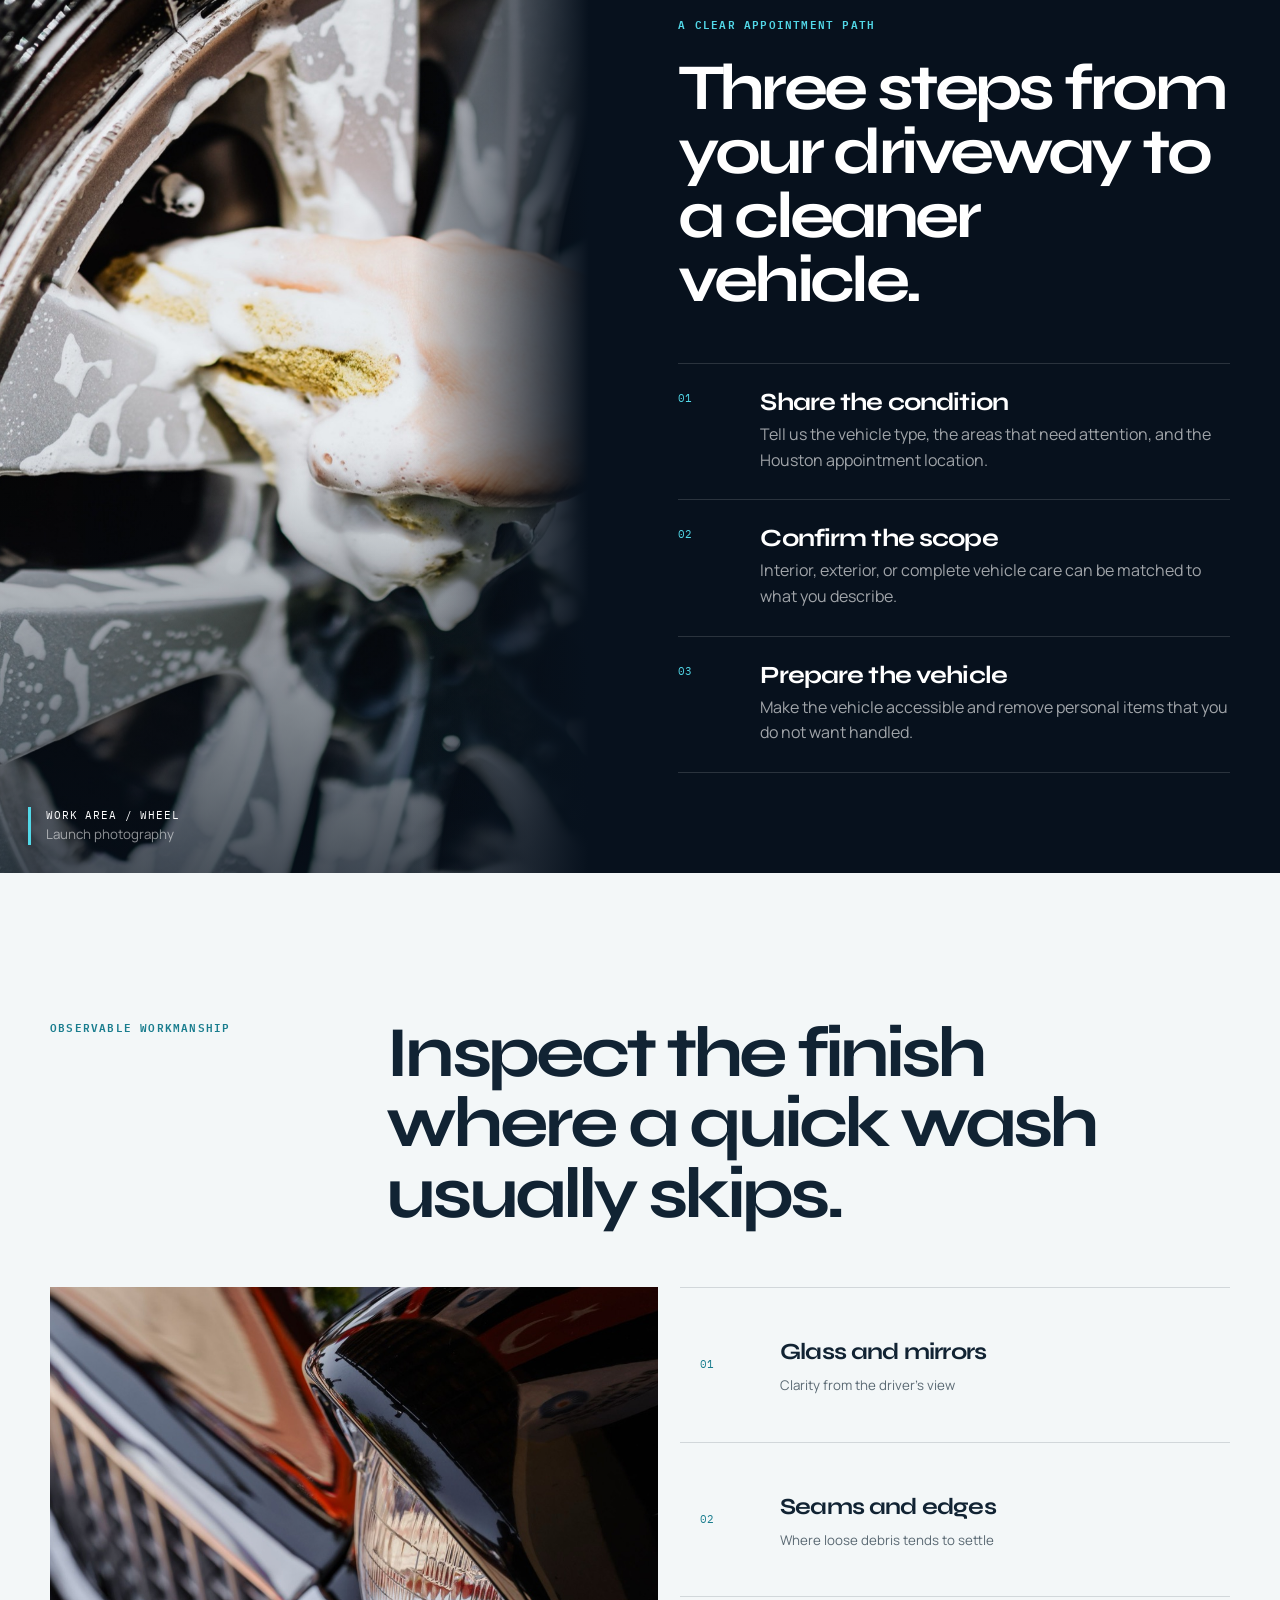
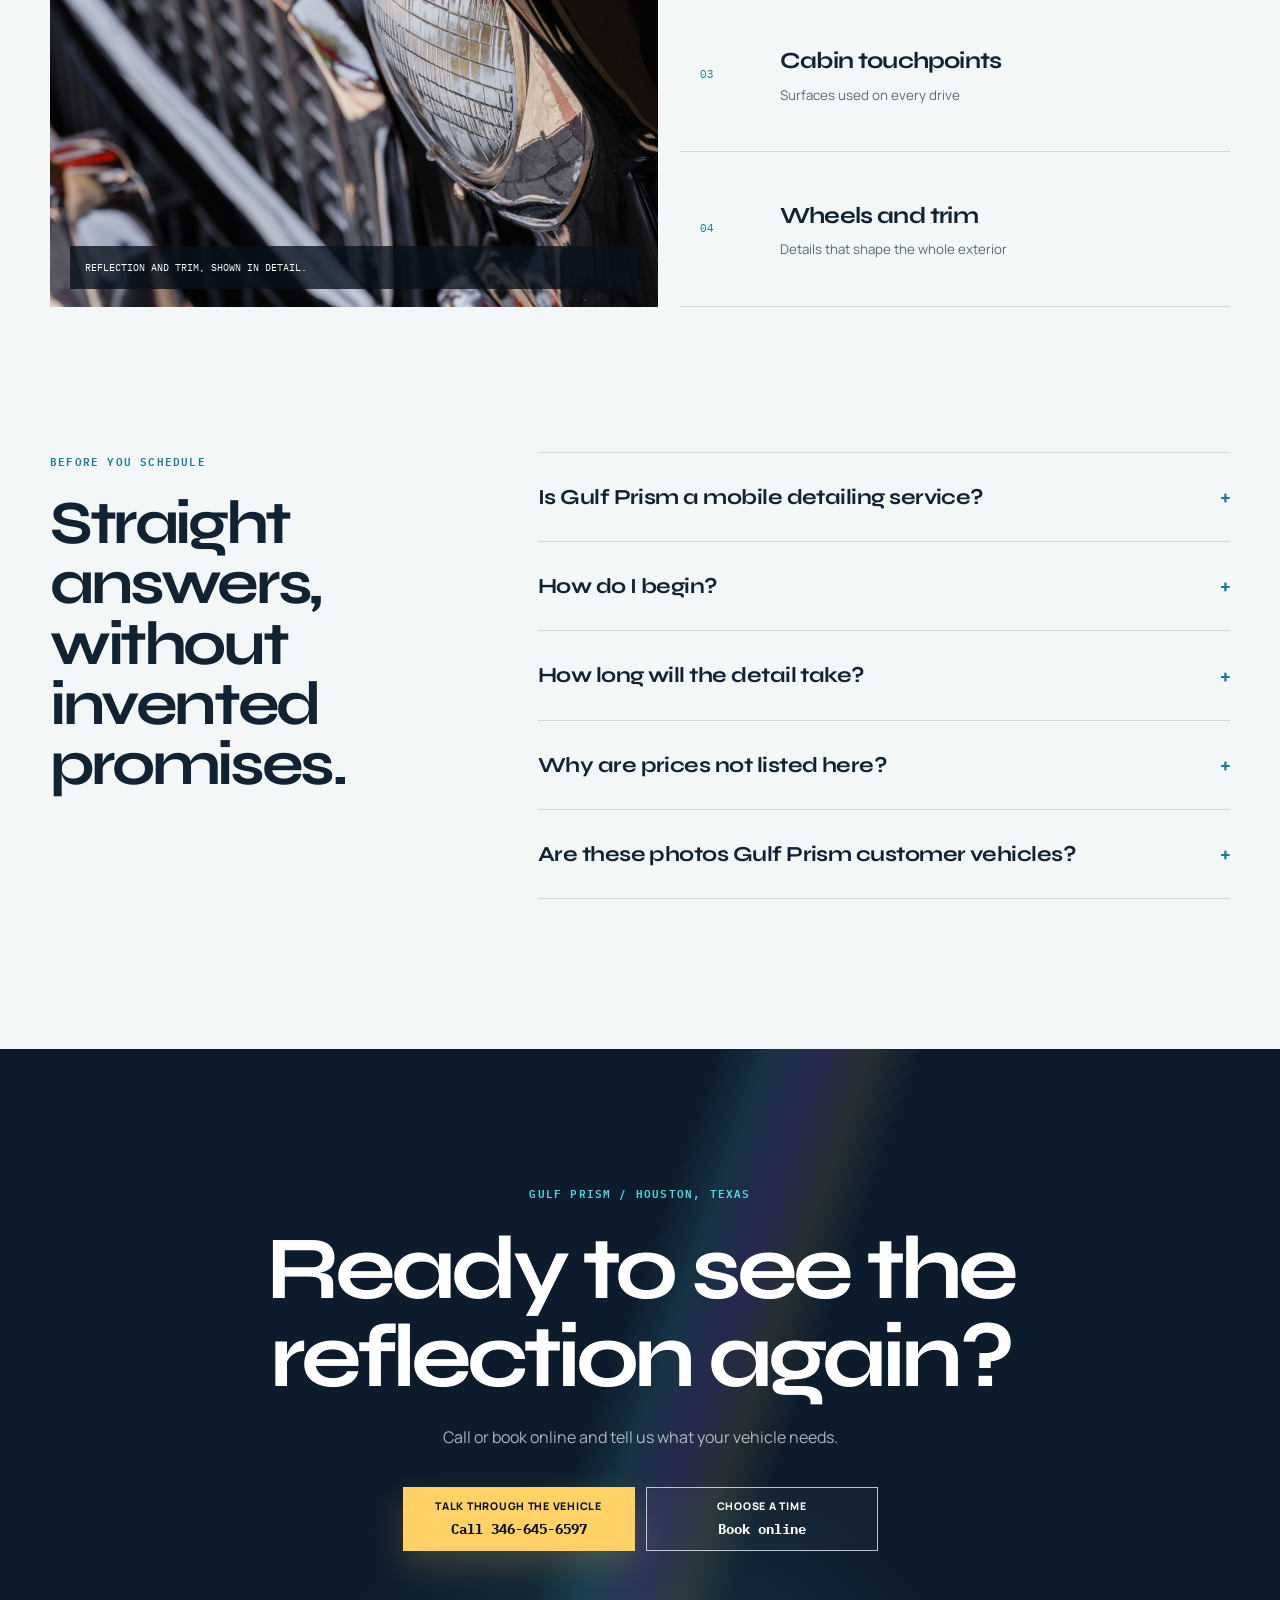
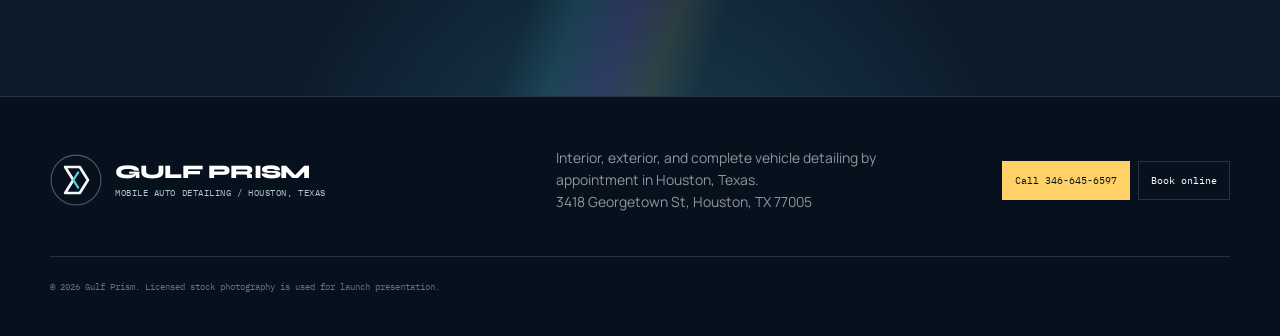
==== commit b1a3f70e: "fix: publish GMB address" ====
--- a/index.html
+++ b/index.html
@@ -36,6 +36,14 @@
   "name": "Gulf Prism Mobile Auto Detailing Houston Texas",
   "url": "https://gulfprism.shop/",
   "telephone": "+1-346-645-6597",
+  "address": {
+    "@type": "PostalAddress",
+    "streetAddress": "3418 Georgetown St",
+    "addressLocality": "Houston",
+    "addressRegion": "TX",
+    "postalCode": "77005",
+    "addressCountry": "US"
+  },
   "description": "Mobile auto detailing in Houston, Texas for interior, exterior, and complete vehicle care.",
   "areaServed": {
     "@type": "City",
@@ -418,7 +426,7 @@
           <small>Mobile Auto Detailing / Houston, Texas</small>
         </span>
       </a>
-      <p>Interior, exterior, and complete vehicle detailing by appointment in Houston, Texas.</p>
+      <p>Interior, exterior, and complete vehicle detailing by appointment in Houston, Texas.<br />3418 Georgetown St, Houston, TX 77005</p>
       <div class="footer-actions">
         <a href="tel:+13466456597">Call 346-645-6597</a>
         <a href="https://cal.com/sumitdatta/auto-detail-service">Book online</a>
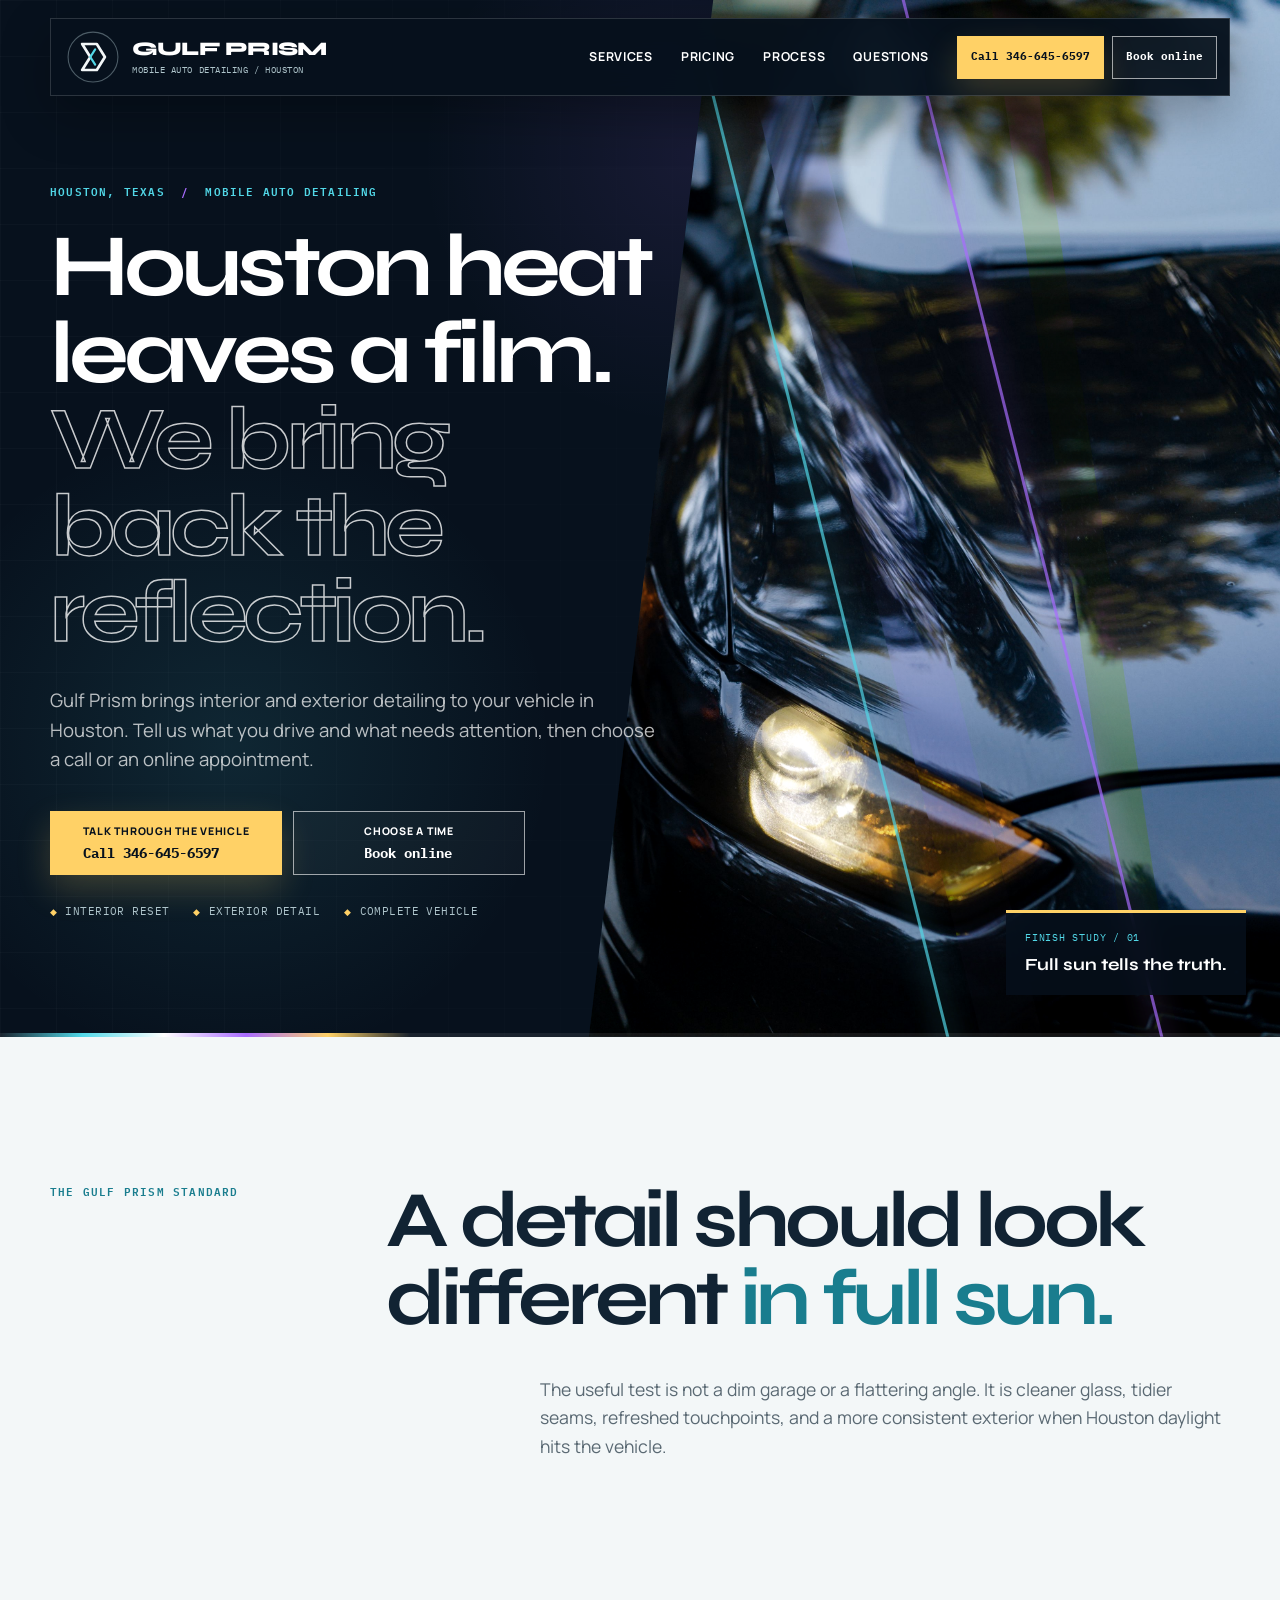
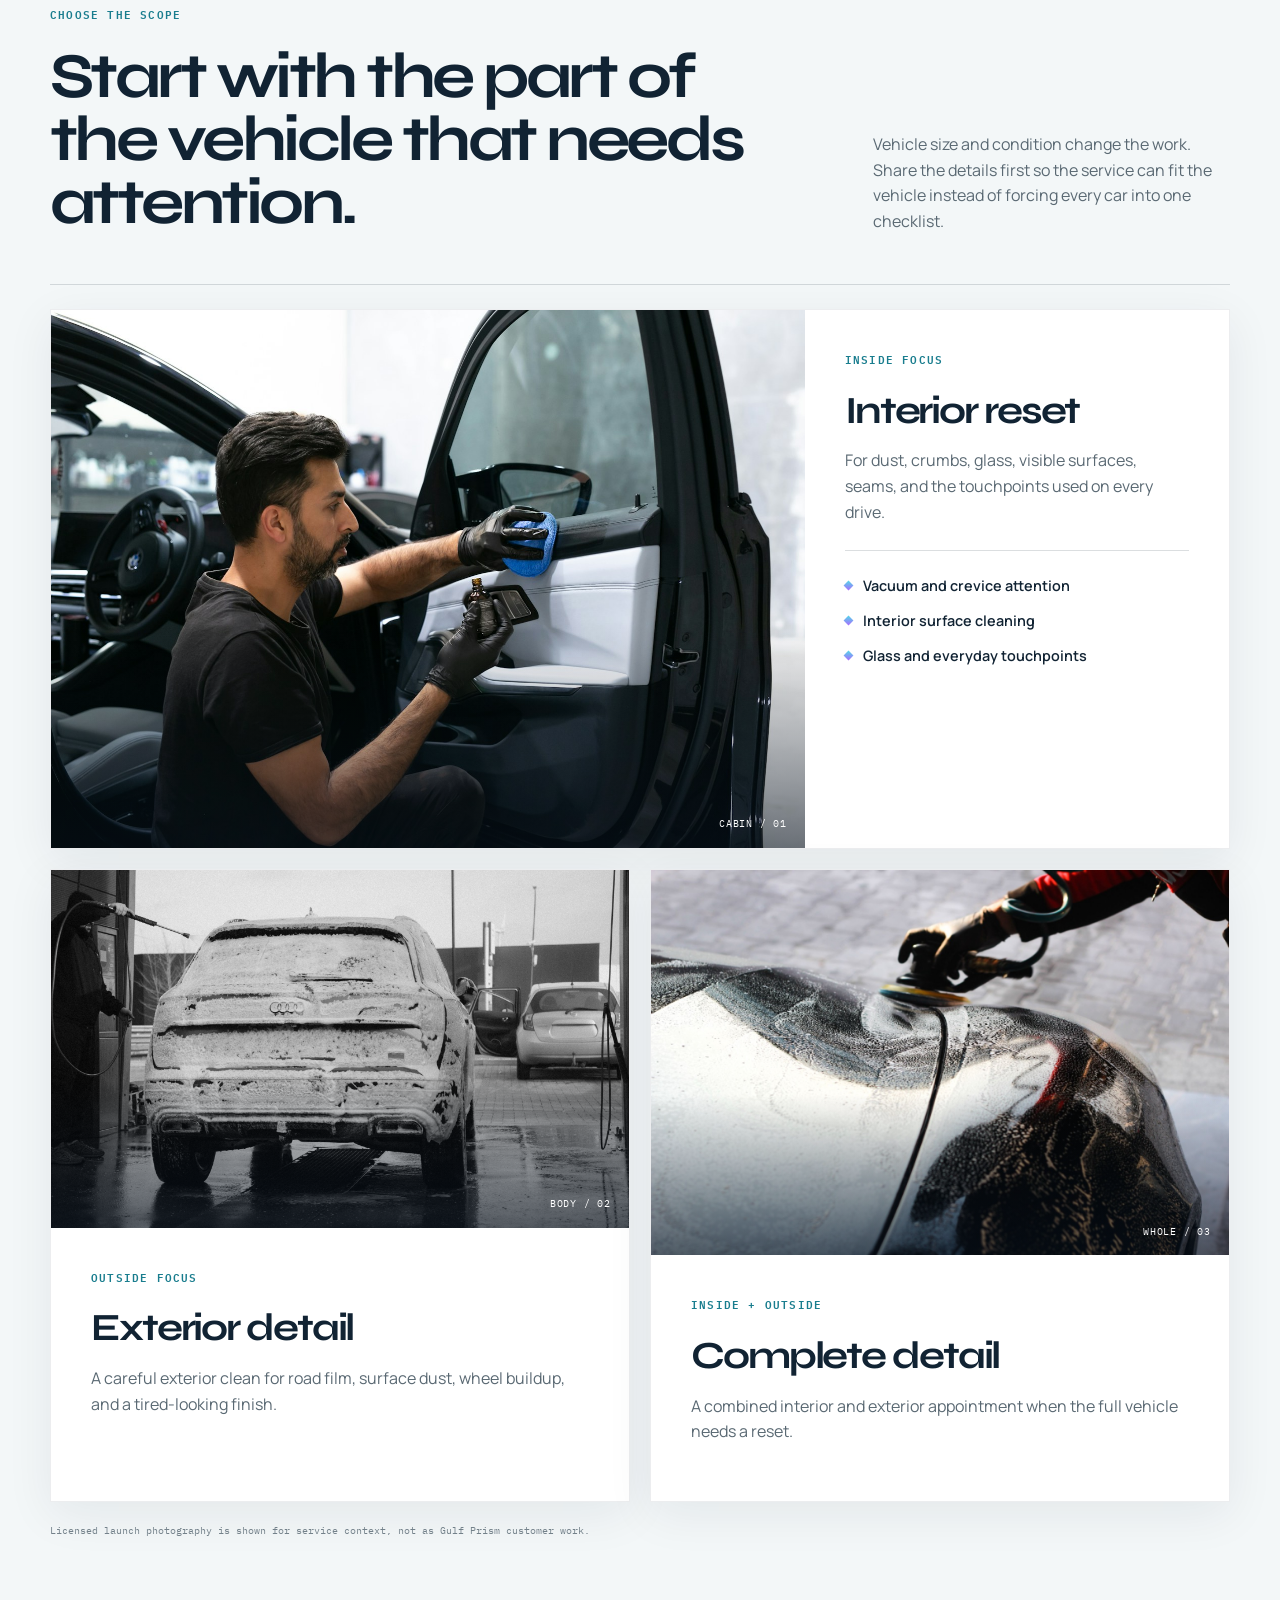
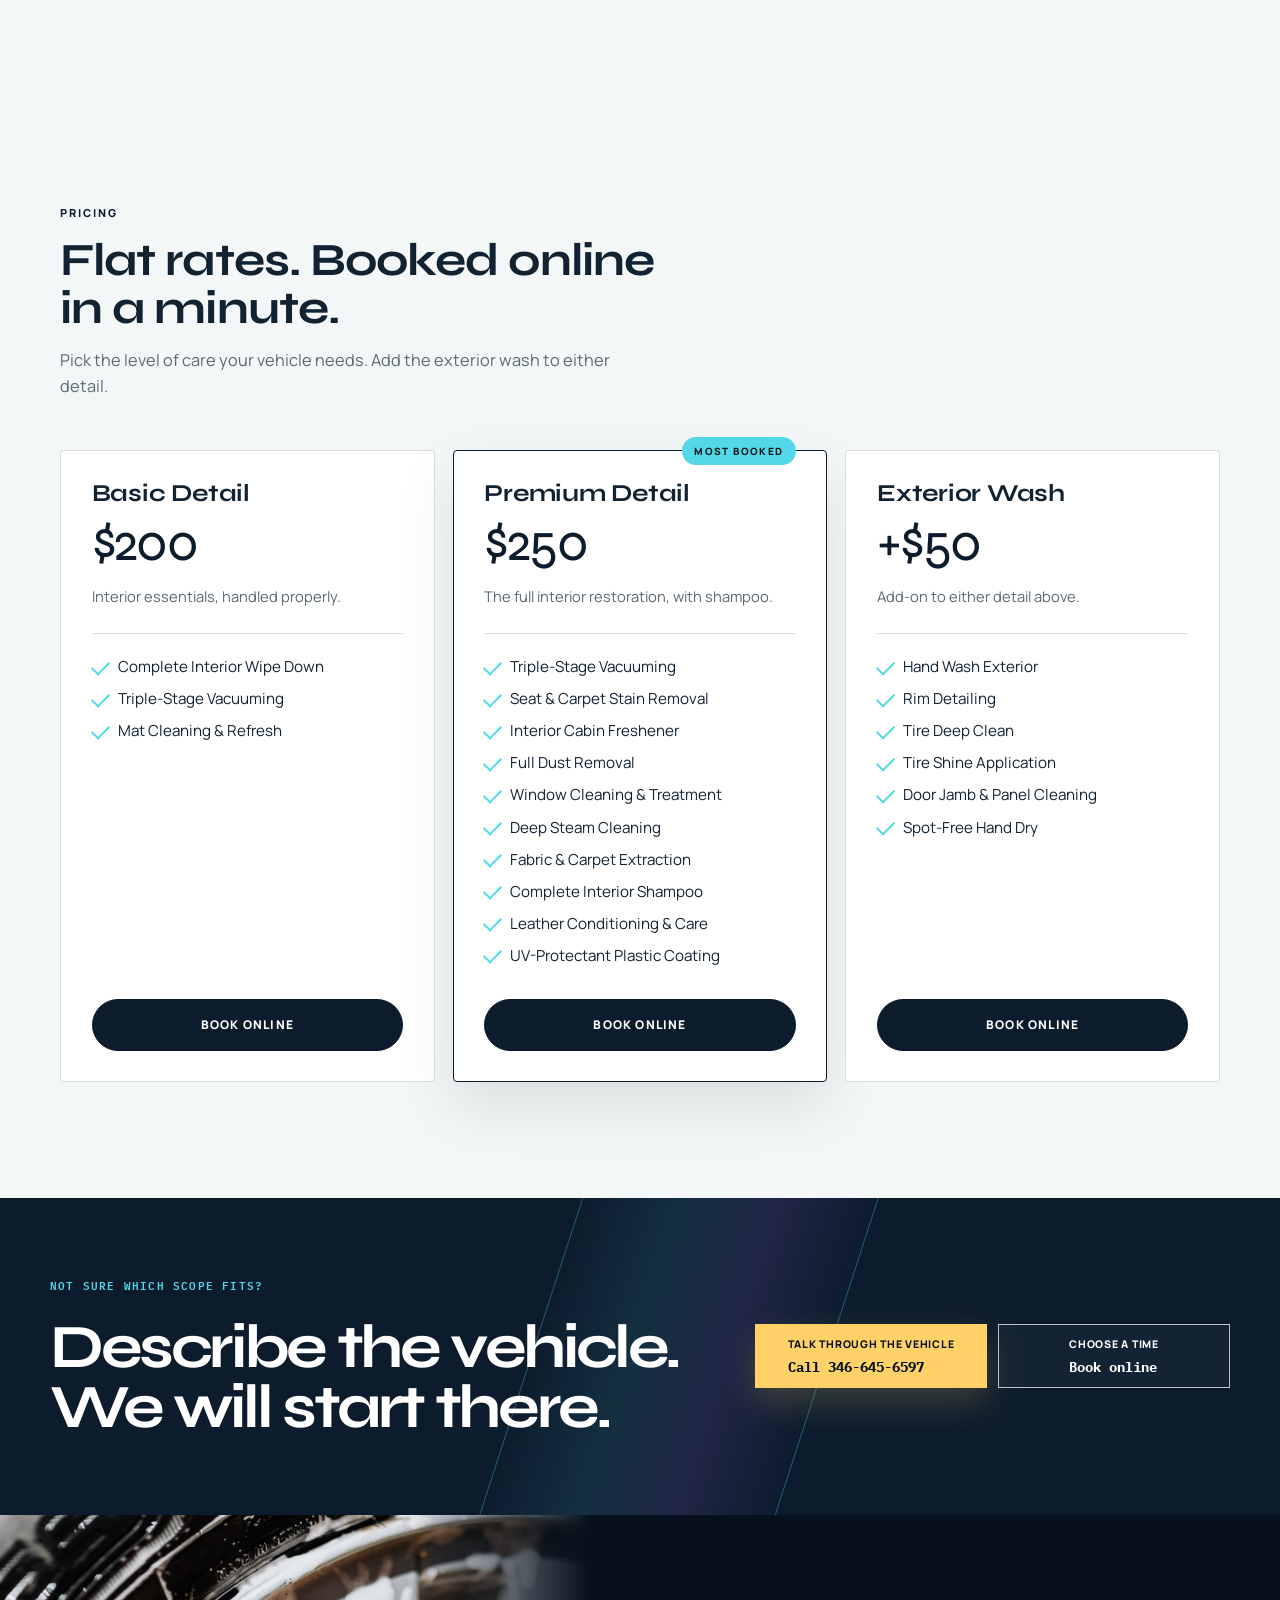
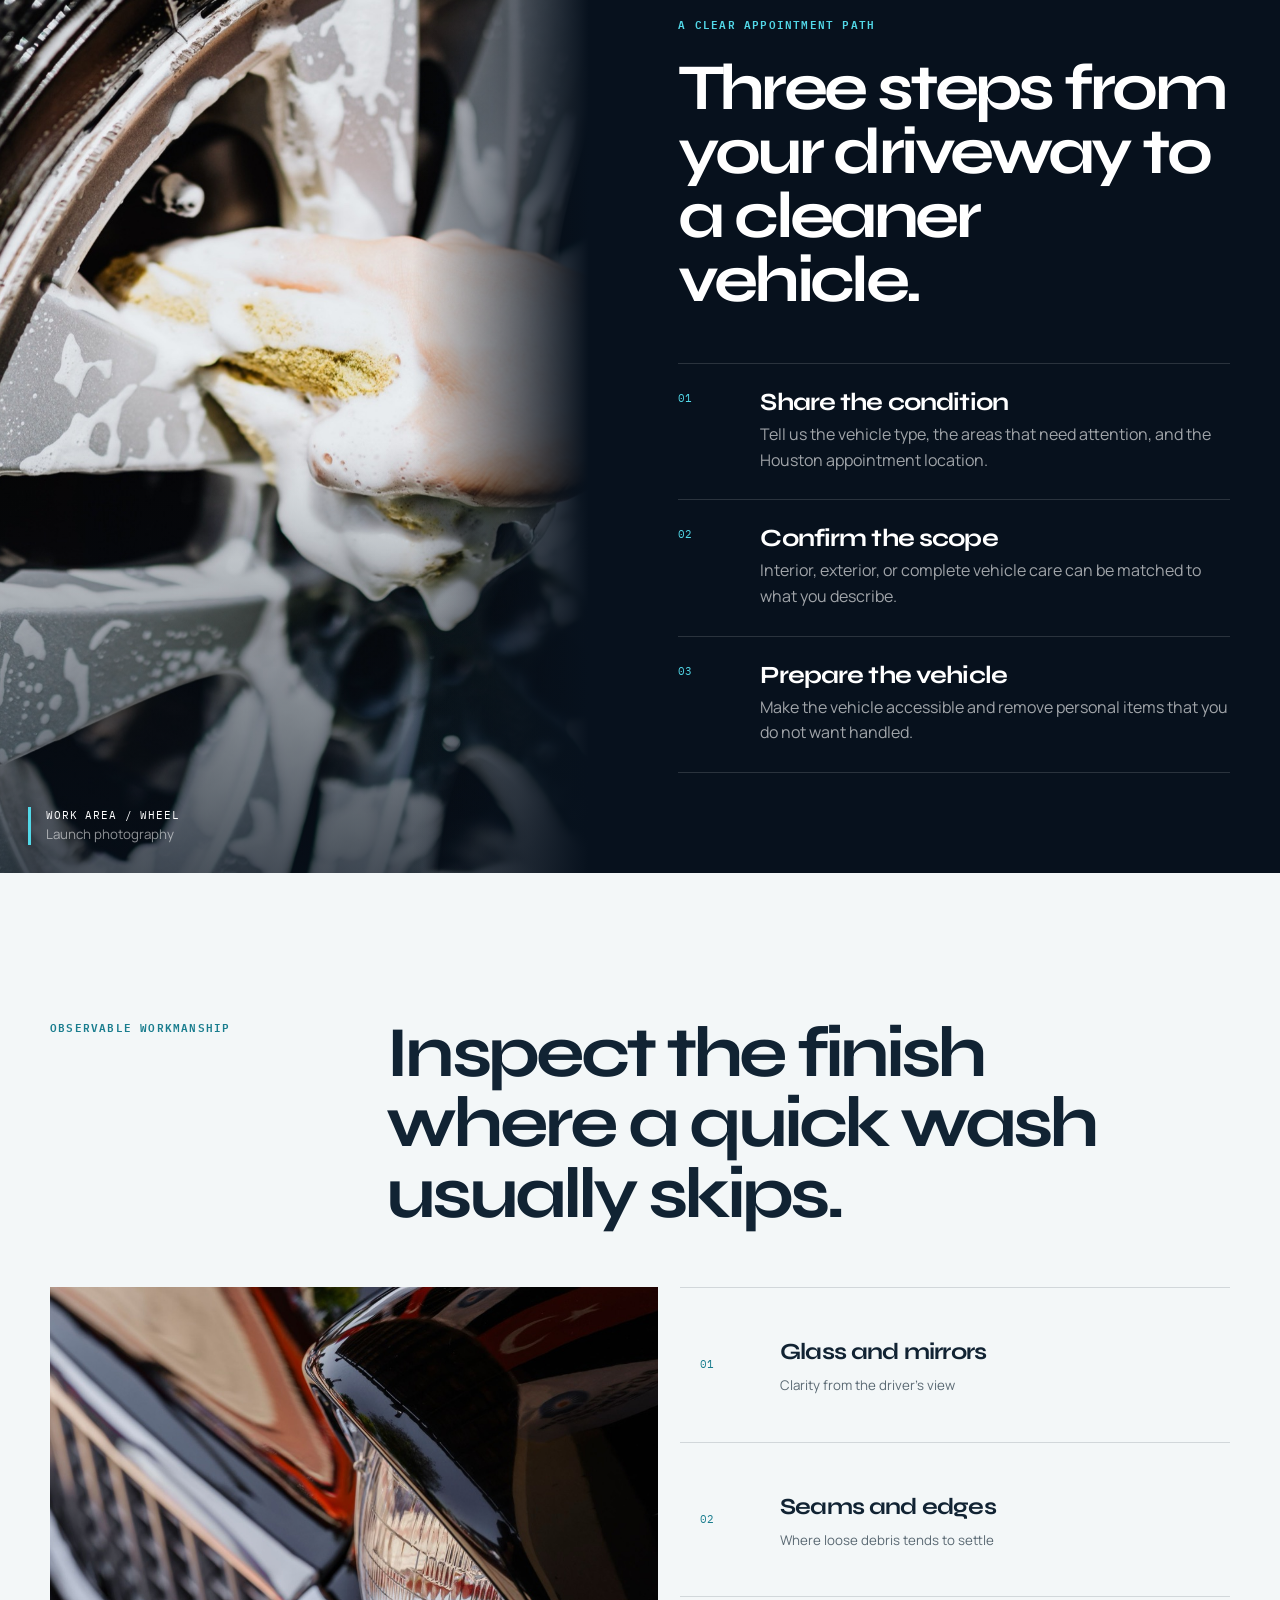
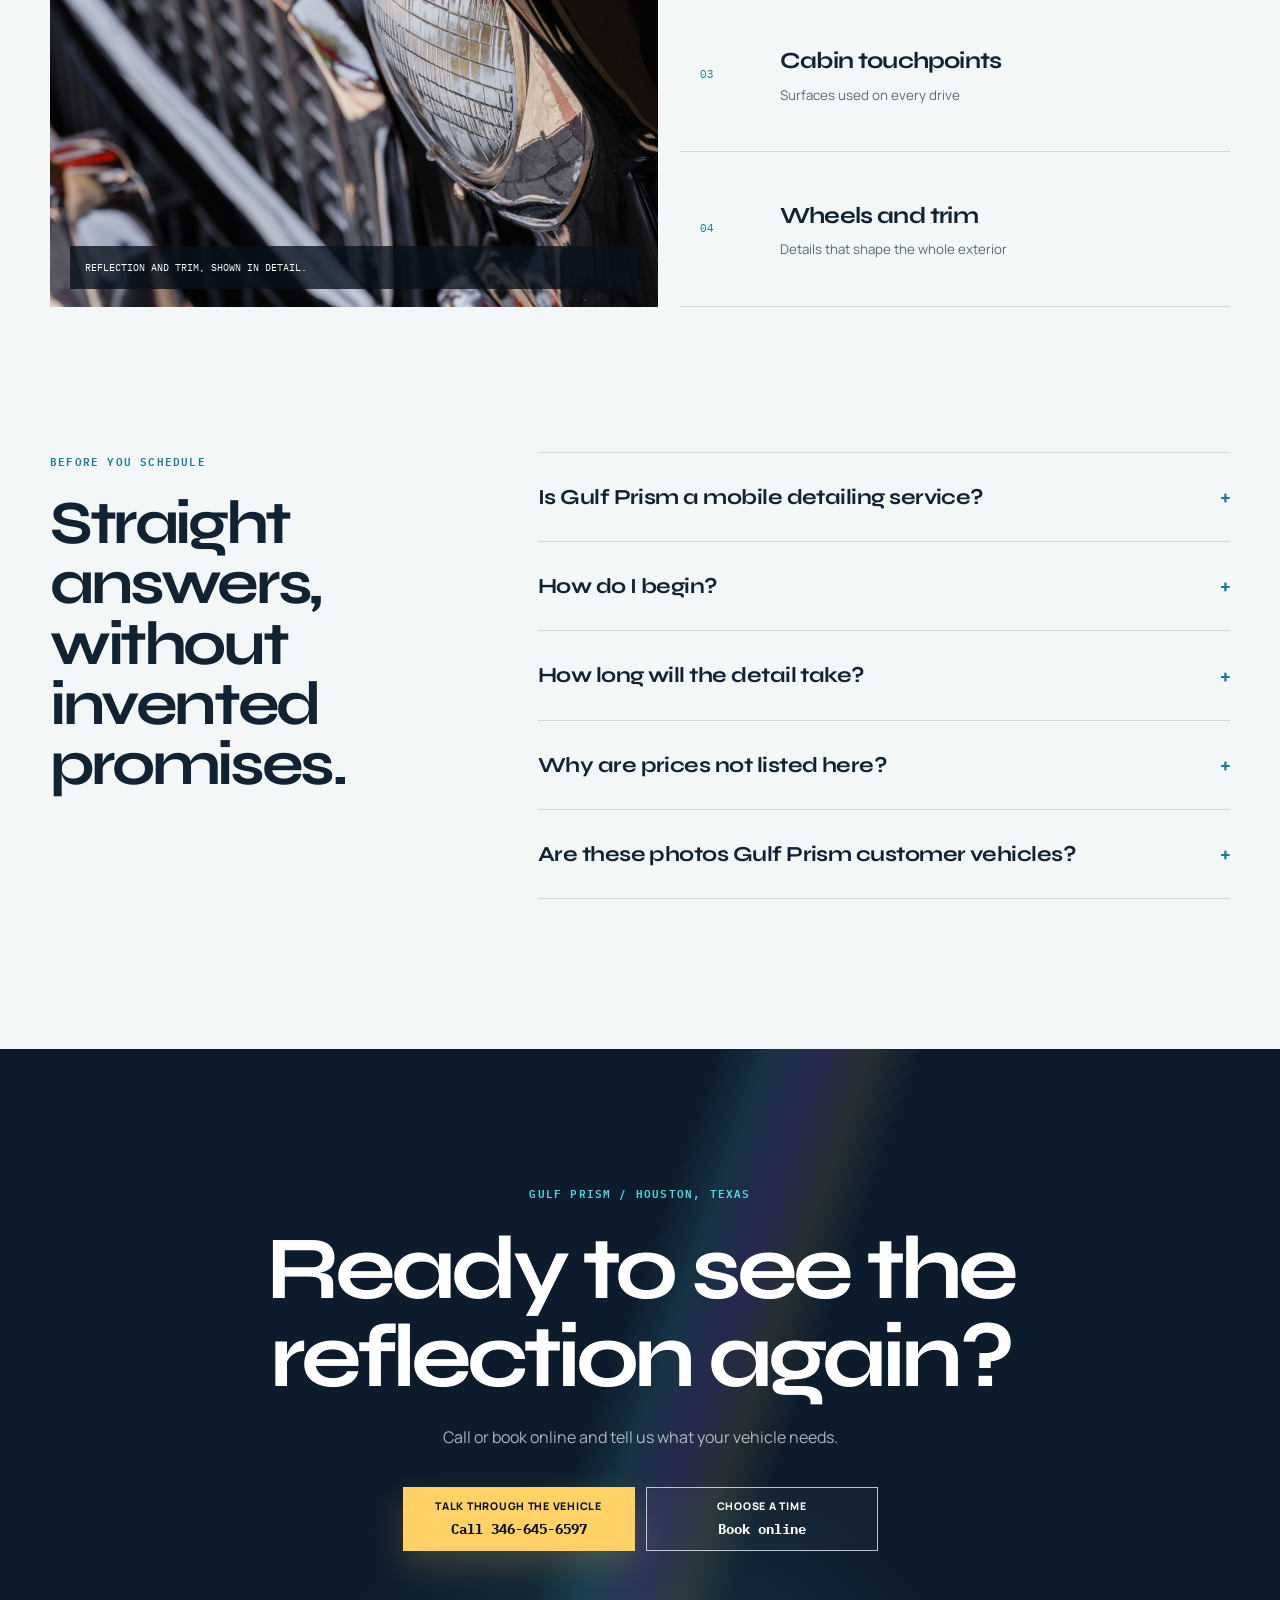
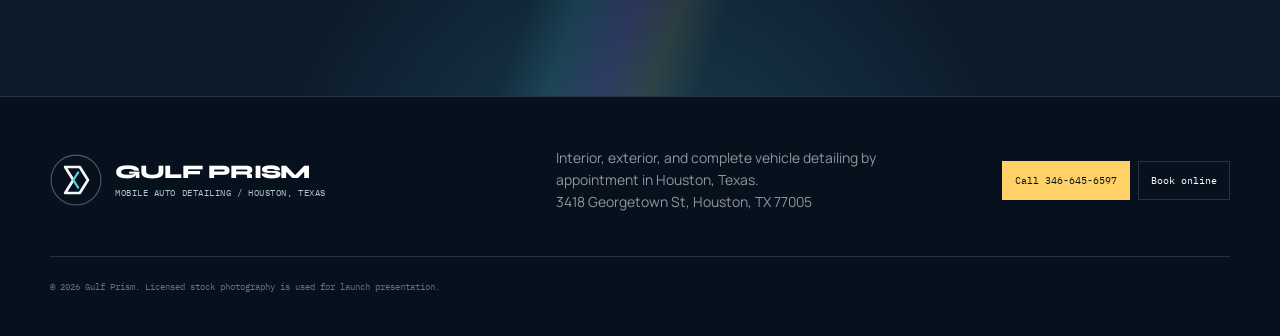
==== commit 5e54d39d: "feat: raise detailing prices Basic Detail $150 -> $200, Premium Detail $200 -> $250 and noted as inc" ====
--- a/index.html
+++ b/index.html
@@ -60,7 +60,7 @@
       {
         "@type": "Offer",
         "name": "Basic Detail",
-        "price": "150",
+        "price": "200",
         "priceCurrency": "USD",
         "availability": "https://schema.org/InStock",
         "url": "https://gulfprism.shop/#pricing",
@@ -73,7 +73,7 @@
       {
         "@type": "Offer",
         "name": "Premium Detail",
-        "price": "200",
+        "price": "250",
         "priceCurrency": "USD",
         "availability": "https://schema.org/InStock",
         "url": "https://gulfprism.shop/#pricing",
@@ -251,7 +251,7 @@
           <div class="rate-grid">
             <article class="rate-card">
               <h3>Basic Detail</h3>
-              <p class="rate-figure">$150</p>
+              <p class="rate-figure">$200</p>
               <p class="rate-note">Interior essentials, handled properly.</p>
               <ul class="rate-list">
                 <li>Complete Interior Wipe Down</li>
@@ -263,8 +263,8 @@
             <article class="rate-card rate-card-featured">
               <span class="rate-badge">Most booked</span>
               <h3>Premium Detail</h3>
-              <p class="rate-figure">$200</p>
-              <p class="rate-note">The full interior restoration.</p>
+              <p class="rate-figure">$250</p>
+              <p class="rate-note">The full interior restoration, with shampoo.</p>
               <ul class="rate-list">
                 <li>Triple-Stage Vacuuming</li>
                 <li>Seat &amp; Carpet Stain Removal</li>
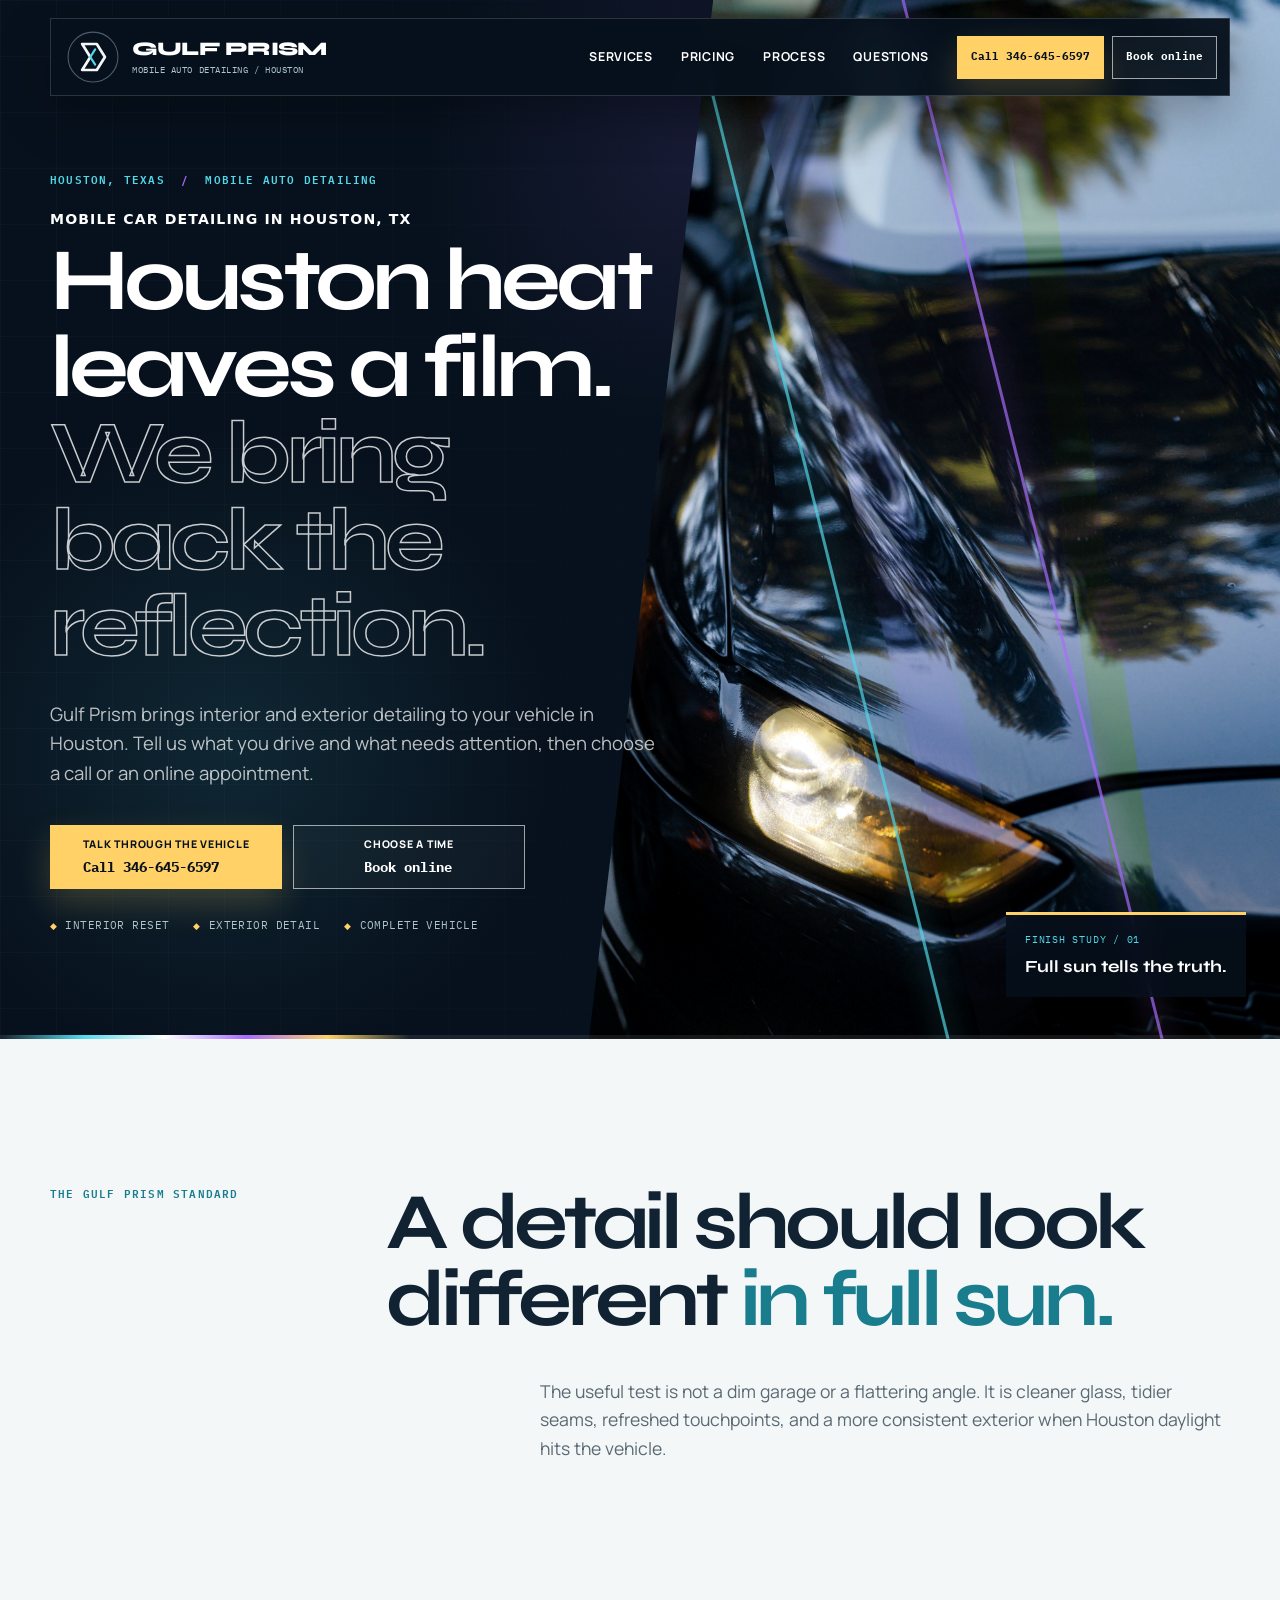
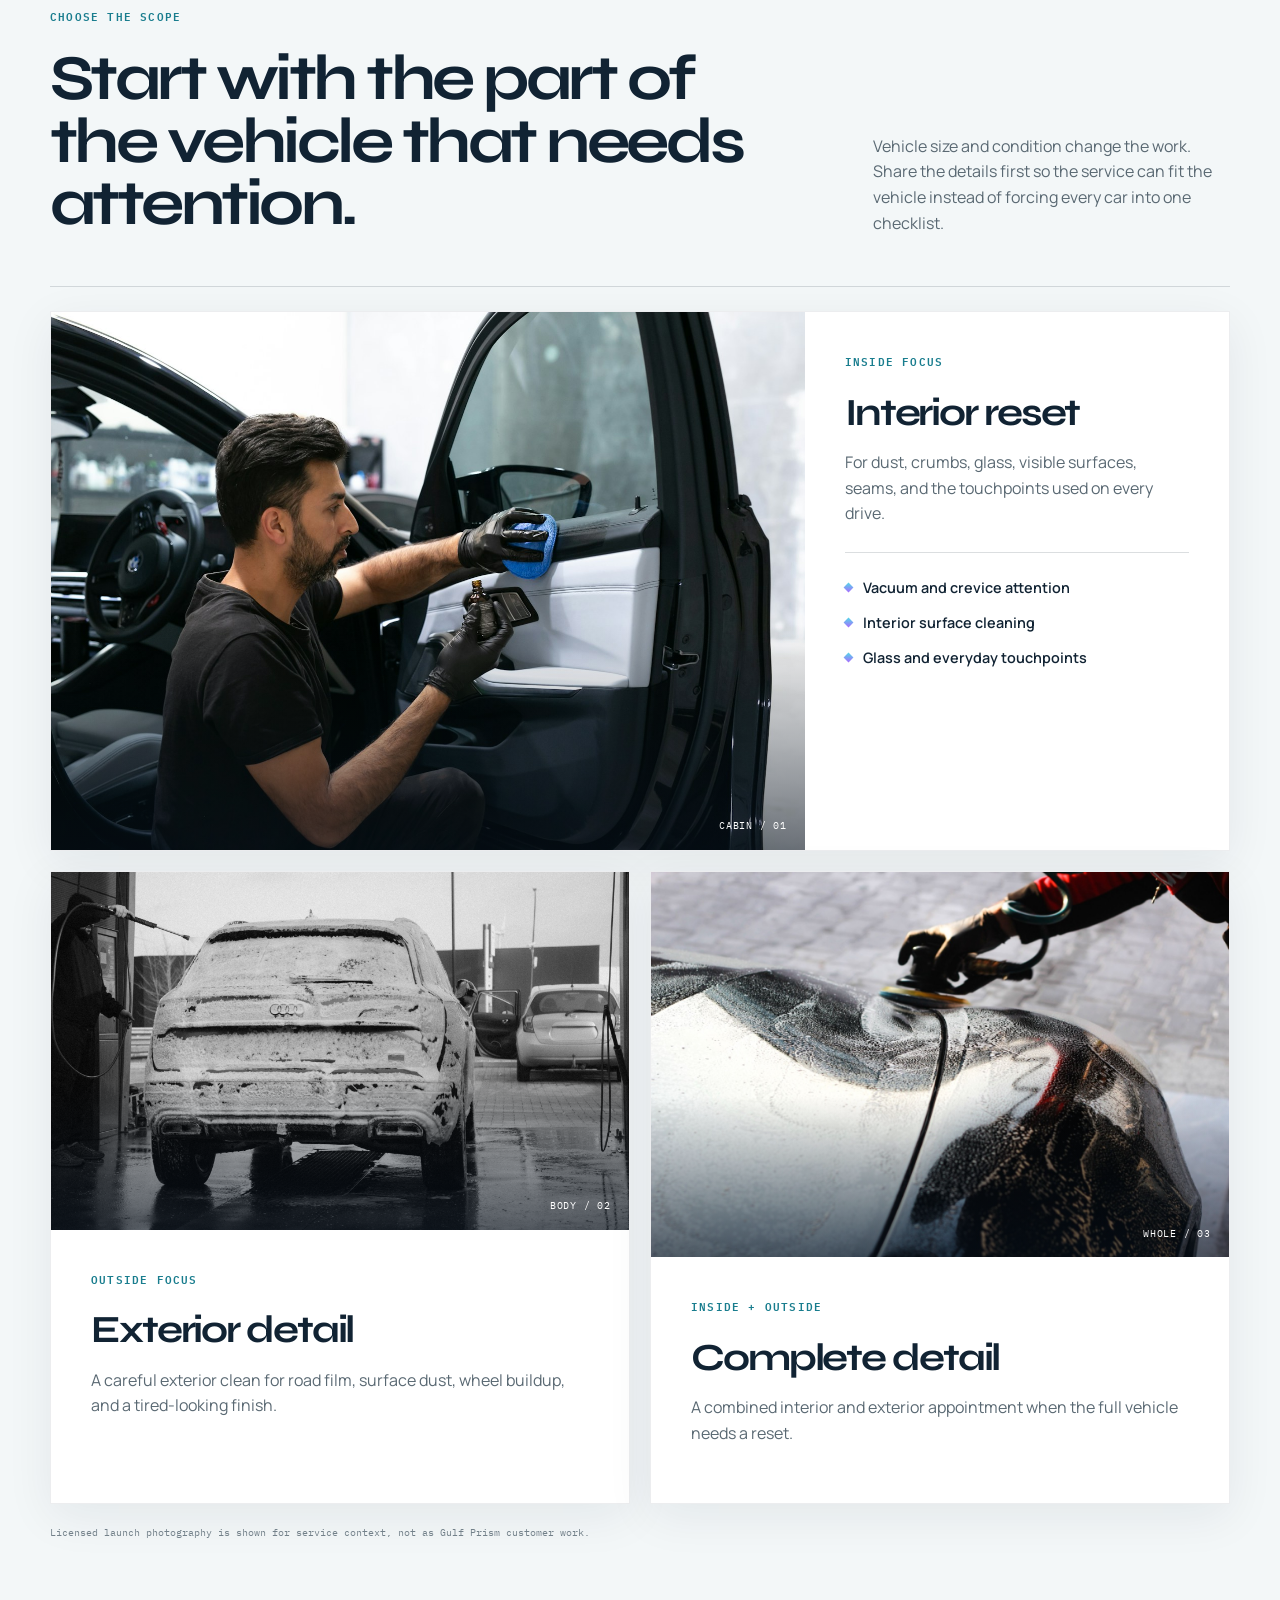
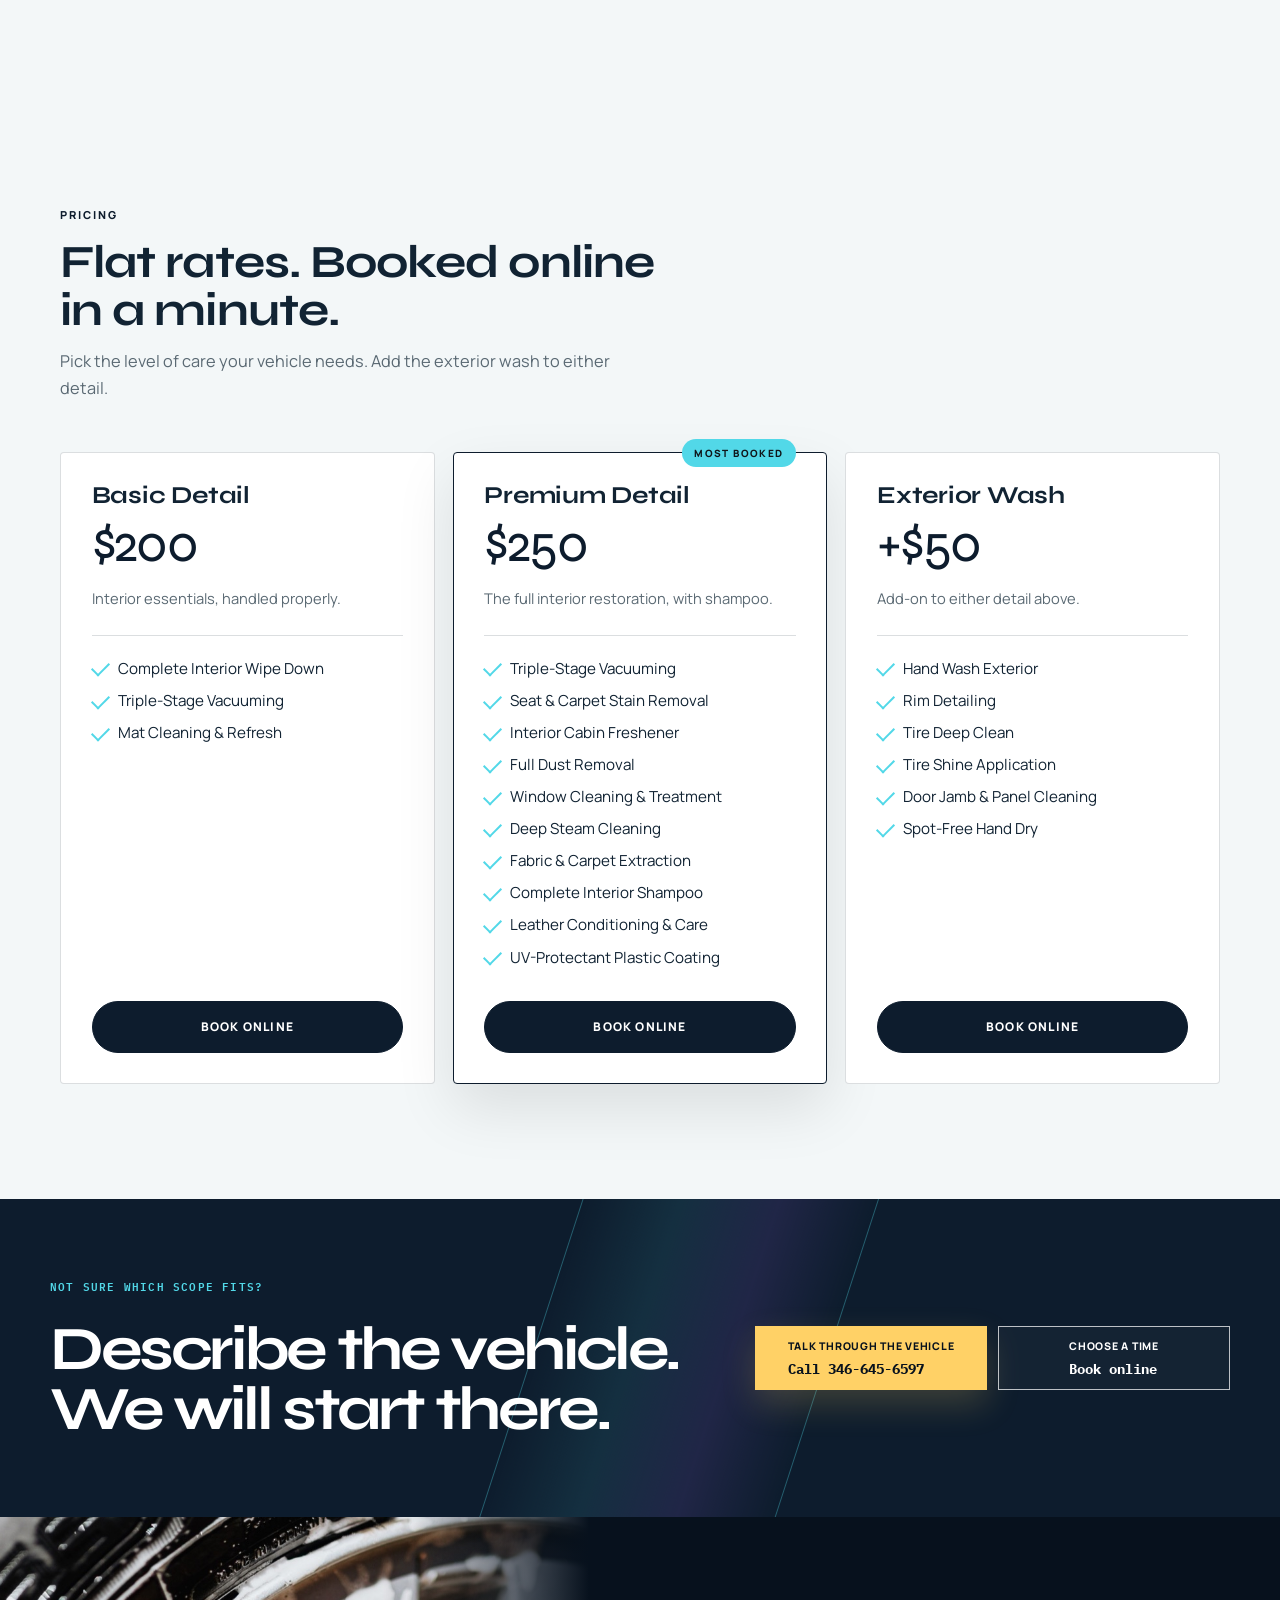
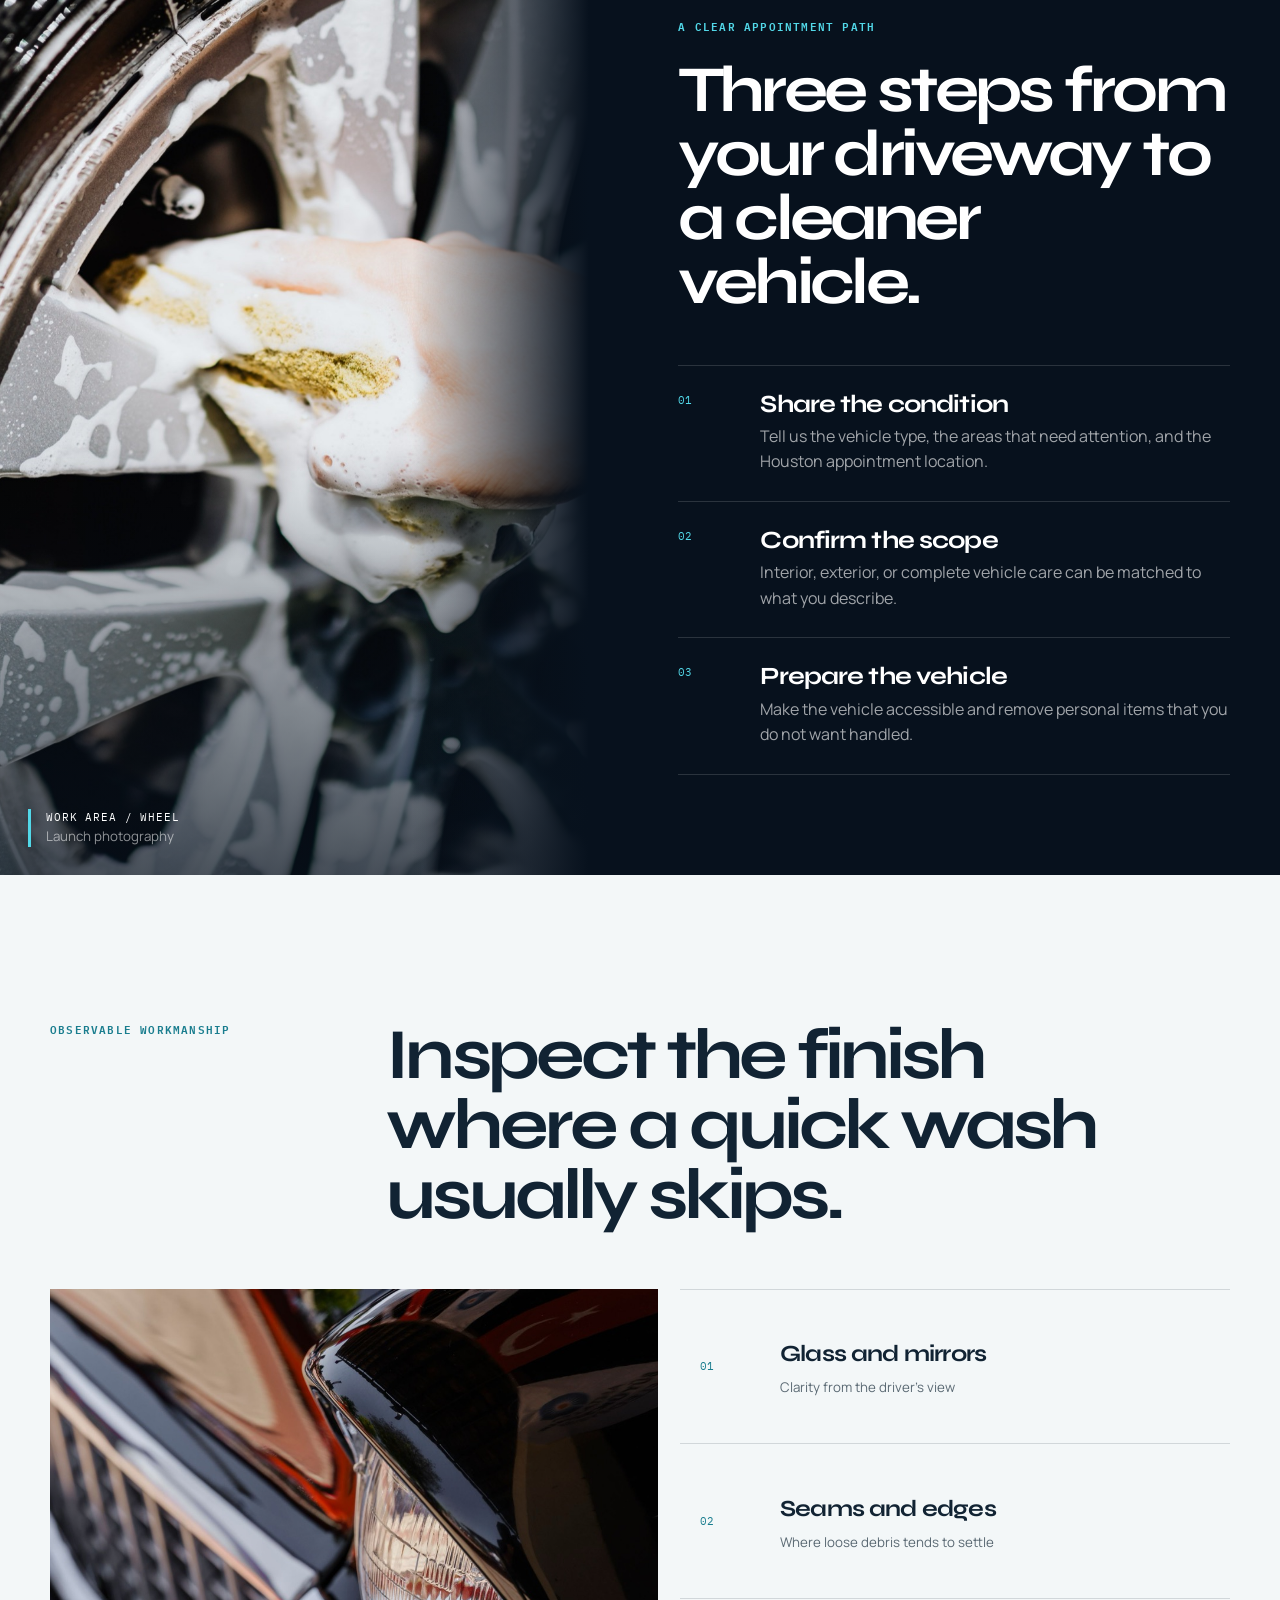
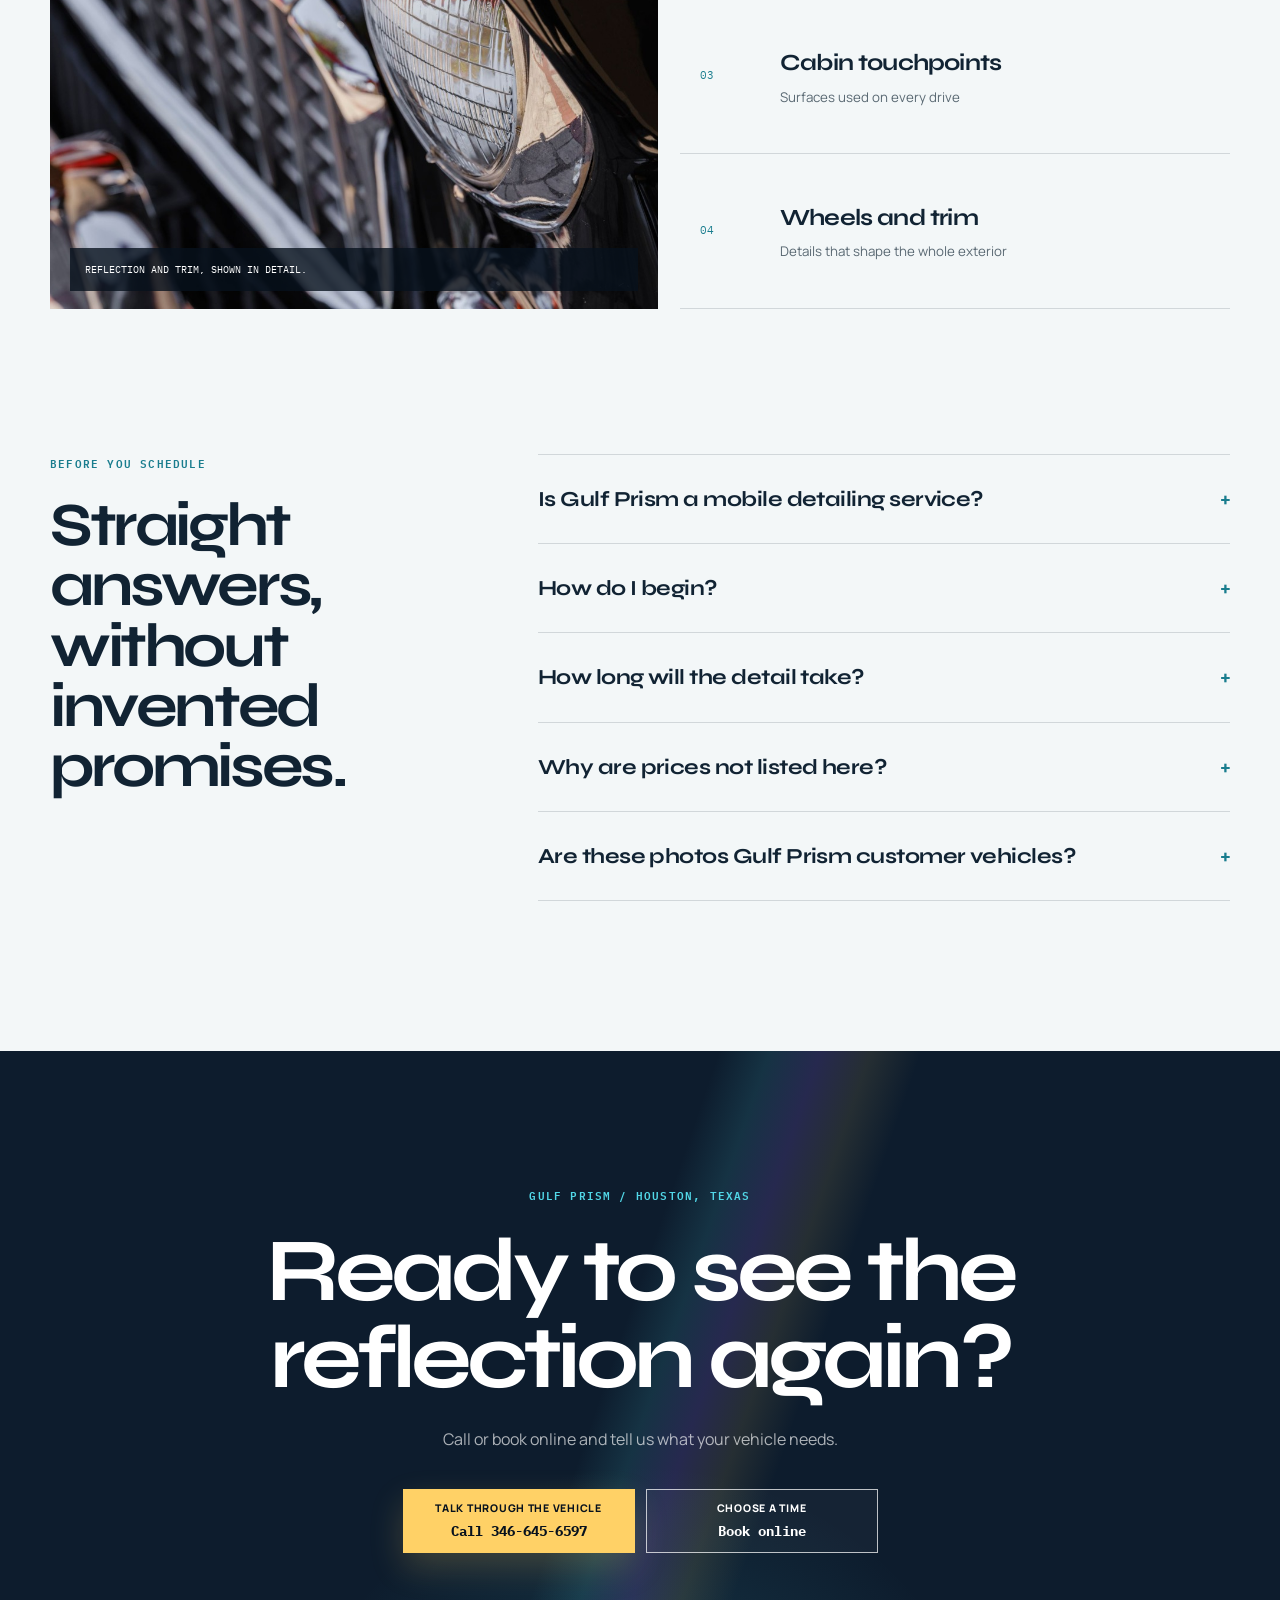
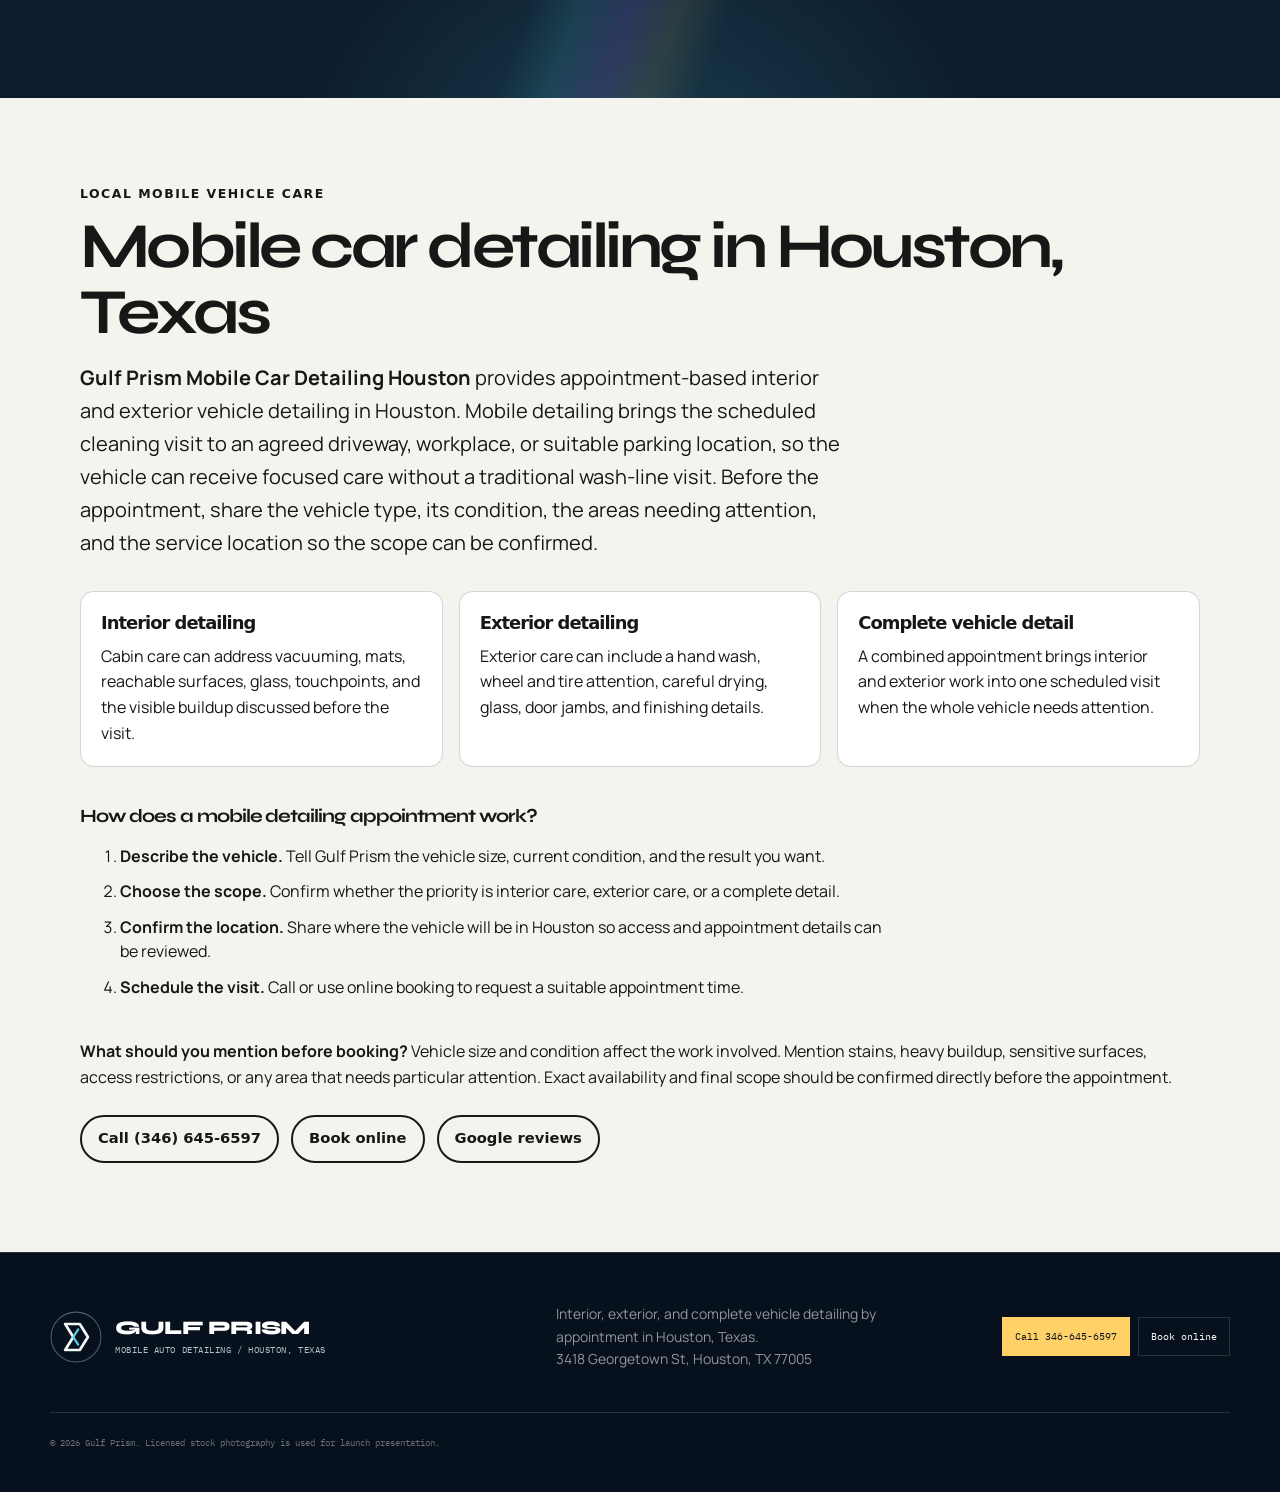
==== commit 39f503d4: "Improve local SEO and AI search visibility" ====
--- a/index.html
+++ b/index.html
@@ -3,13 +3,8 @@
   <head>
     <meta charset="utf-8" />
     <meta name="viewport" content="width=device-width, initial-scale=1" />
-    <title>Gulf Prism Mobile Auto Detailing | Houston, Texas</title>
-    <meta
-      name="description"
-      content="Gulf Prism provides mobile auto detailing in Houston, Texas. Call 346-645-6597 or book online to discuss an interior, exterior, or complete vehicle detail."
-    />
+    <title>Mobile Car Detailing in Houston, TX | Gulf Prism</title>
     <meta name="theme-color" content="#07111d" />
-    <meta name="robots" content="index,follow" />
     <link rel="canonical" href="https://gulfprism.shop/" />
     <link rel="icon" href="/assets/favicon.svg" type="image/svg+xml" />
     <link rel="preload" href="/assets/hero-reflection.jpg" as="image" />
@@ -21,21 +16,13 @@
     />
     <link rel="stylesheet" href="/styles.css" />
     <script>document.documentElement.classList.add("js");</script>
-    <meta property="og:type" content="website" />
-    <meta property="og:title" content="Gulf Prism Mobile Auto Detailing" />
-    <meta
-      property="og:description"
-      content="Mobile auto detailing in Houston, Texas. Call or book online to plan the right detail for your vehicle."
-    />
-    <meta property="og:url" content="https://gulfprism.shop/" />
-    <meta property="og:image" content="https://gulfprism.shop/assets/hero-reflection.jpg" />
     <script type="application/ld+json">
 {
   "@context": "https://schema.org",
   "@type": "AutoWash",
-  "name": "Gulf Prism Mobile Auto Detailing Houston Texas",
+  "name": "Gulf Prism Mobile Car Detailing Houston",
   "url": "https://gulfprism.shop/",
-  "telephone": "+1-346-645-6597",
+  "telephone": "+1 346-645-6597",
   "address": {
     "@type": "PostalAddress",
     "streetAddress": "3418 Georgetown St",
@@ -97,10 +84,95 @@
         }
       }
     ]
+  },
+  "priceRange": "$200-$250",
+  "@id": "https://gulfprism.shop/#business",
+  "geo": {
+    "@type": "GeoCoordinates",
+    "latitude": 29.718021120248,
+    "longitude": -95.430233418332
+  },
+  "image": "https://gulfprism.shop/assets/hero-reflection.jpg",
+  "sameAs": [
+    "https://g.page/r/CbbDbgMq5E5MEBM/review"
+  ],
+  "contactPoint": {
+    "@type": "ContactPoint",
+    "telephone": "+1 346-645-6597",
+    "contactType": "customer service",
+    "areaServed": "US-TX",
+    "availableLanguage": "English"
   }
 }
     </script>
-  </head>
+<!-- SEO-GEO:START -->
+  <meta name="description" content="Mobile car detailing in Houston, TX from Gulf Prism, with interior cleaning, exterior hand washing, and complete details. Call or book online.">
+  <meta name="robots" content="index, follow, max-image-preview:large, max-snippet:-1, max-video-preview:-1">
+  <meta property="og:locale" content="en_US">
+  <meta property="og:type" content="website">
+  <meta property="og:site_name" content="Gulf Prism">
+  <meta property="og:title" content="Mobile Car Detailing in Houston, TX | Gulf Prism">
+  <meta property="og:description" content="Mobile car detailing in Houston, TX from Gulf Prism, with interior cleaning, exterior hand washing, and complete details. Call or book online.">
+  <meta property="og:url" content="https://gulfprism.shop/">
+  <meta property="og:image" content="https://gulfprism.shop/assets/hero-reflection.jpg">
+  <meta name="twitter:image" content="https://gulfprism.shop/assets/hero-reflection.jpg">
+  <meta name="twitter:card" content="summary_large_image">
+  <meta name="twitter:title" content="Mobile Car Detailing in Houston, TX | Gulf Prism">
+  <meta name="twitter:description" content="Mobile car detailing in Houston, TX from Gulf Prism, with interior cleaning, exterior hand washing, and complete details. Call or book online.">
+  <style id="seo-geo-styles">
+    .seo-local-intent { display:block; margin:0 0 .55rem; font:700 clamp(.78rem,1.1vw,.95rem)/1.2 system-ui,sans-serif; letter-spacing:.08em; text-transform:uppercase; }
+    .seo-geo-section { background:#f5f3ed; color:#171717; padding:clamp(3.5rem,7vw,6.5rem) clamp(1.25rem,5vw,5rem); }
+    .seo-geo-inner { width:min(1120px,100%); margin:0 auto; }
+    .seo-geo-kicker { margin:0 0 .75rem; font:700 .78rem/1.2 system-ui,sans-serif; letter-spacing:.12em; text-transform:uppercase; }
+    .seo-geo-section h2 { max-width:22ch; margin:0 0 1rem; color:inherit; font-size:clamp(2rem,5vw,4rem); line-height:1.02; }
+    .seo-geo-answer { max-width:760px; margin:0 0 2rem; font-size:clamp(1.05rem,2vw,1.25rem); line-height:1.65; }
+    .seo-geo-grid { display:grid; grid-template-columns:repeat(3,minmax(0,1fr)); gap:1rem; margin:2rem 0; }
+    .seo-geo-card { border:1px solid rgba(23,23,23,.18); border-radius:14px; padding:1.25rem; background:#fff; }
+    .seo-geo-card h3 { margin:0 0 .6rem; color:inherit; font:700 1.12rem/1.25 system-ui,sans-serif; }
+    .seo-geo-card p { margin:0; line-height:1.6; }
+    .seo-geo-steps { max-width:820px; margin:2.5rem 0; }
+    .seo-geo-steps li { margin:.65rem 0; line-height:1.55; }
+    .seo-geo-actions { display:flex; flex-wrap:wrap; gap:.75rem; margin-top:1.5rem; }
+    .seo-geo-action { display:inline-flex; align-items:center; min-height:48px; padding:.75rem 1rem; border:2px solid currentColor; border-radius:999px; color:inherit; font:700 .92rem/1 system-ui,sans-serif; text-decoration:none; }
+    @media (max-width:760px) { .seo-geo-grid { grid-template-columns:1fr; } }
+  </style>
+<!-- SEO-GEO:END -->
+  <script id="seo-geo-entity-schema" type="application/ld+json">
+{
+  "@context": "https://schema.org",
+  "@graph": [
+    {
+      "@type": "WebSite",
+      "@id": "https://gulfprism.shop/#website",
+      "url": "https://gulfprism.shop/",
+      "name": "Gulf Prism Mobile Car Detailing Houston",
+      "inLanguage": "en-US",
+      "publisher": {
+        "@id": "https://gulfprism.shop/#business"
+      }
+    },
+    {
+      "@type": "Service",
+      "@id": "https://gulfprism.shop/#mobile-car-detailing",
+      "name": "Mobile Car Detailing in Houston, Texas",
+      "serviceType": "Mobile car detailing",
+      "provider": {
+        "@id": "https://gulfprism.shop/#business"
+      },
+      "areaServed": {
+        "@type": "City",
+        "name": "Houston",
+        "containedInPlace": {
+          "@type": "State",
+          "name": "Texas"
+        }
+      },
+      "url": "https://gulfprism.shop/#services"
+    }
+  ]
+}
+  </script>
+</head>
   <body>
     <a class="skip-link" href="#main">Skip to content</a>
 
@@ -135,7 +207,7 @@
       <section class="hero" id="top">
         <div class="hero-copy">
           <p class="eyebrow">Houston, Texas <span>/</span> Mobile auto detailing</p>
-          <h1>Houston heat leaves a film. <em>We bring back the reflection.</em></h1>
+          <h1><span class="seo-local-intent" data-seo-local-intent>Mobile Car Detailing in Houston, TX</span>Houston heat leaves a film. <em>We bring back the reflection.</em></h1>
           <p class="hero-lede">
             Gulf Prism brings interior and exterior detailing to your vehicle in Houston. Tell us what you drive and
             what needs attention, then choose a call or an online appointment.
@@ -416,7 +488,48 @@
           </a>
         </div>
       </section>
-    </main>
+    <!-- SEO-GEO-LOCAL:START -->
+    <section class="seo-geo-section" id="local-detailing" aria-labelledby="local-detailing-title">
+      <div class="seo-geo-inner">
+        <p class="seo-geo-kicker">Local mobile vehicle care</p>
+        <h2 id="local-detailing-title">Mobile car detailing in Houston, Texas</h2>
+        <p class="seo-geo-answer"><strong>Gulf Prism Mobile Car Detailing Houston</strong> provides appointment-based interior and exterior vehicle detailing in Houston. Mobile detailing brings the scheduled cleaning visit to an agreed driveway, workplace, or suitable parking location, so the vehicle can receive focused care without a traditional wash-line visit. Before the appointment, share the vehicle type, its condition, the areas needing attention, and the service location so the scope can be confirmed.</p>
+
+        <div class="seo-geo-grid" aria-label="Available detailing options">
+          <article class="seo-geo-card">
+            <h3>Interior detailing</h3>
+            <p>Cabin care can address vacuuming, mats, reachable surfaces, glass, touchpoints, and the visible buildup discussed before the visit.</p>
+          </article>
+          <article class="seo-geo-card">
+            <h3>Exterior detailing</h3>
+            <p>Exterior care can include a hand wash, wheel and tire attention, careful drying, glass, door jambs, and finishing details.</p>
+          </article>
+          <article class="seo-geo-card">
+            <h3>Complete vehicle detail</h3>
+            <p>A combined appointment brings interior and exterior work into one scheduled visit when the whole vehicle needs attention.</p>
+          </article>
+        </div>
+
+        <div class="seo-geo-steps">
+          <h3>How does a mobile detailing appointment work?</h3>
+          <ol>
+            <li><strong>Describe the vehicle.</strong> Tell Gulf Prism the vehicle size, current condition, and the result you want.</li>
+            <li><strong>Choose the scope.</strong> Confirm whether the priority is interior care, exterior care, or a complete detail.</li>
+            <li><strong>Confirm the location.</strong> Share where the vehicle will be in Houston so access and appointment details can be reviewed.</li>
+            <li><strong>Schedule the visit.</strong> Call or use online booking to request a suitable appointment time.</li>
+          </ol>
+        </div>
+
+        <p><strong>What should you mention before booking?</strong> Vehicle size and condition affect the work involved. Mention stains, heavy buildup, sensitive surfaces, access restrictions, or any area that needs particular attention. Exact availability and final scope should be confirmed directly before the appointment.</p>
+        <div class="seo-geo-actions">
+          <a class="seo-geo-action" href="tel:+13466456597">Call (346) 645-6597</a>
+          <a class="seo-geo-action" href="https://cal.com/sumitdatta/auto-detail-service" target="_blank" rel="noopener">Book online</a>
+          <a class="seo-geo-action" href="https://g.page/r/CbbDbgMq5E5MEBM/review" target="_blank" rel="noopener">Google reviews</a>
+        </div>
+      </div>
+    </section>
+<!-- SEO-GEO-LOCAL:END -->
+  </main>
 
     <footer class="site-footer">
       <a class="brand footer-brand" href="#top" aria-label="Back to the top">
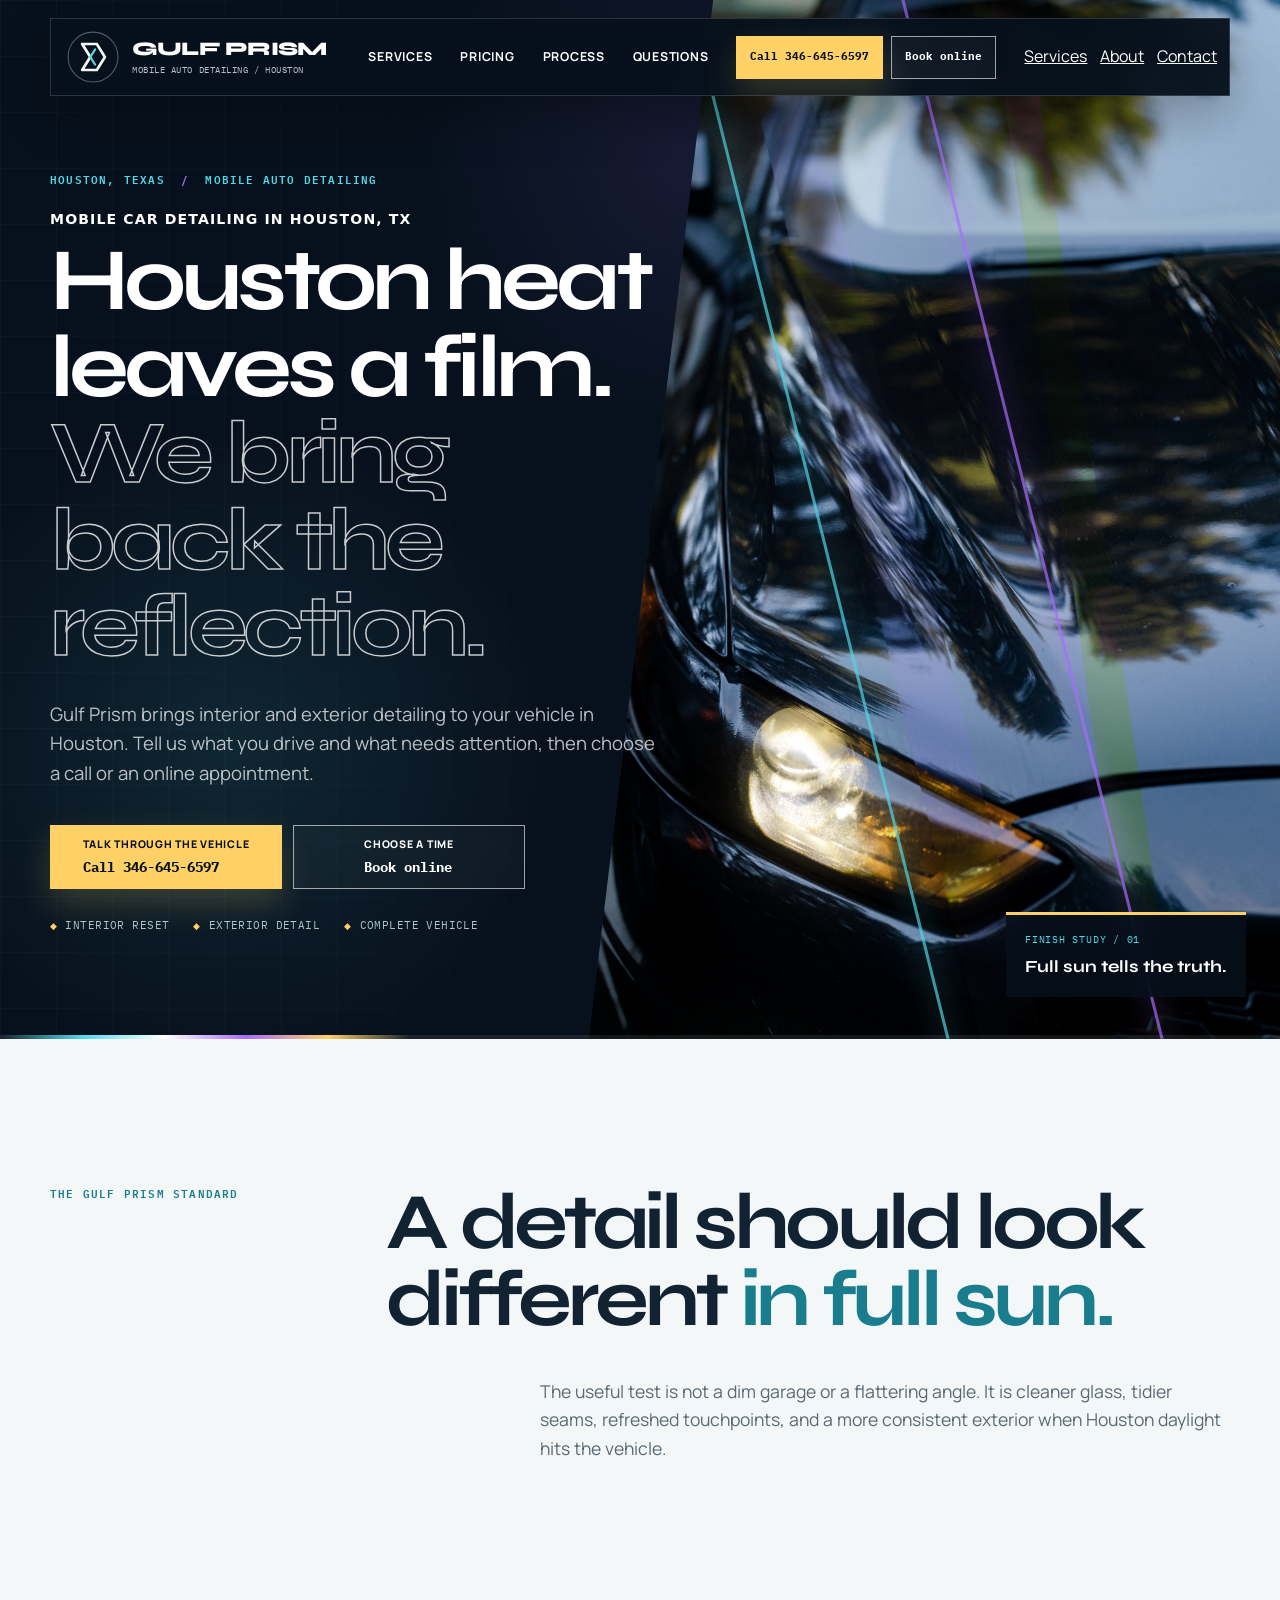
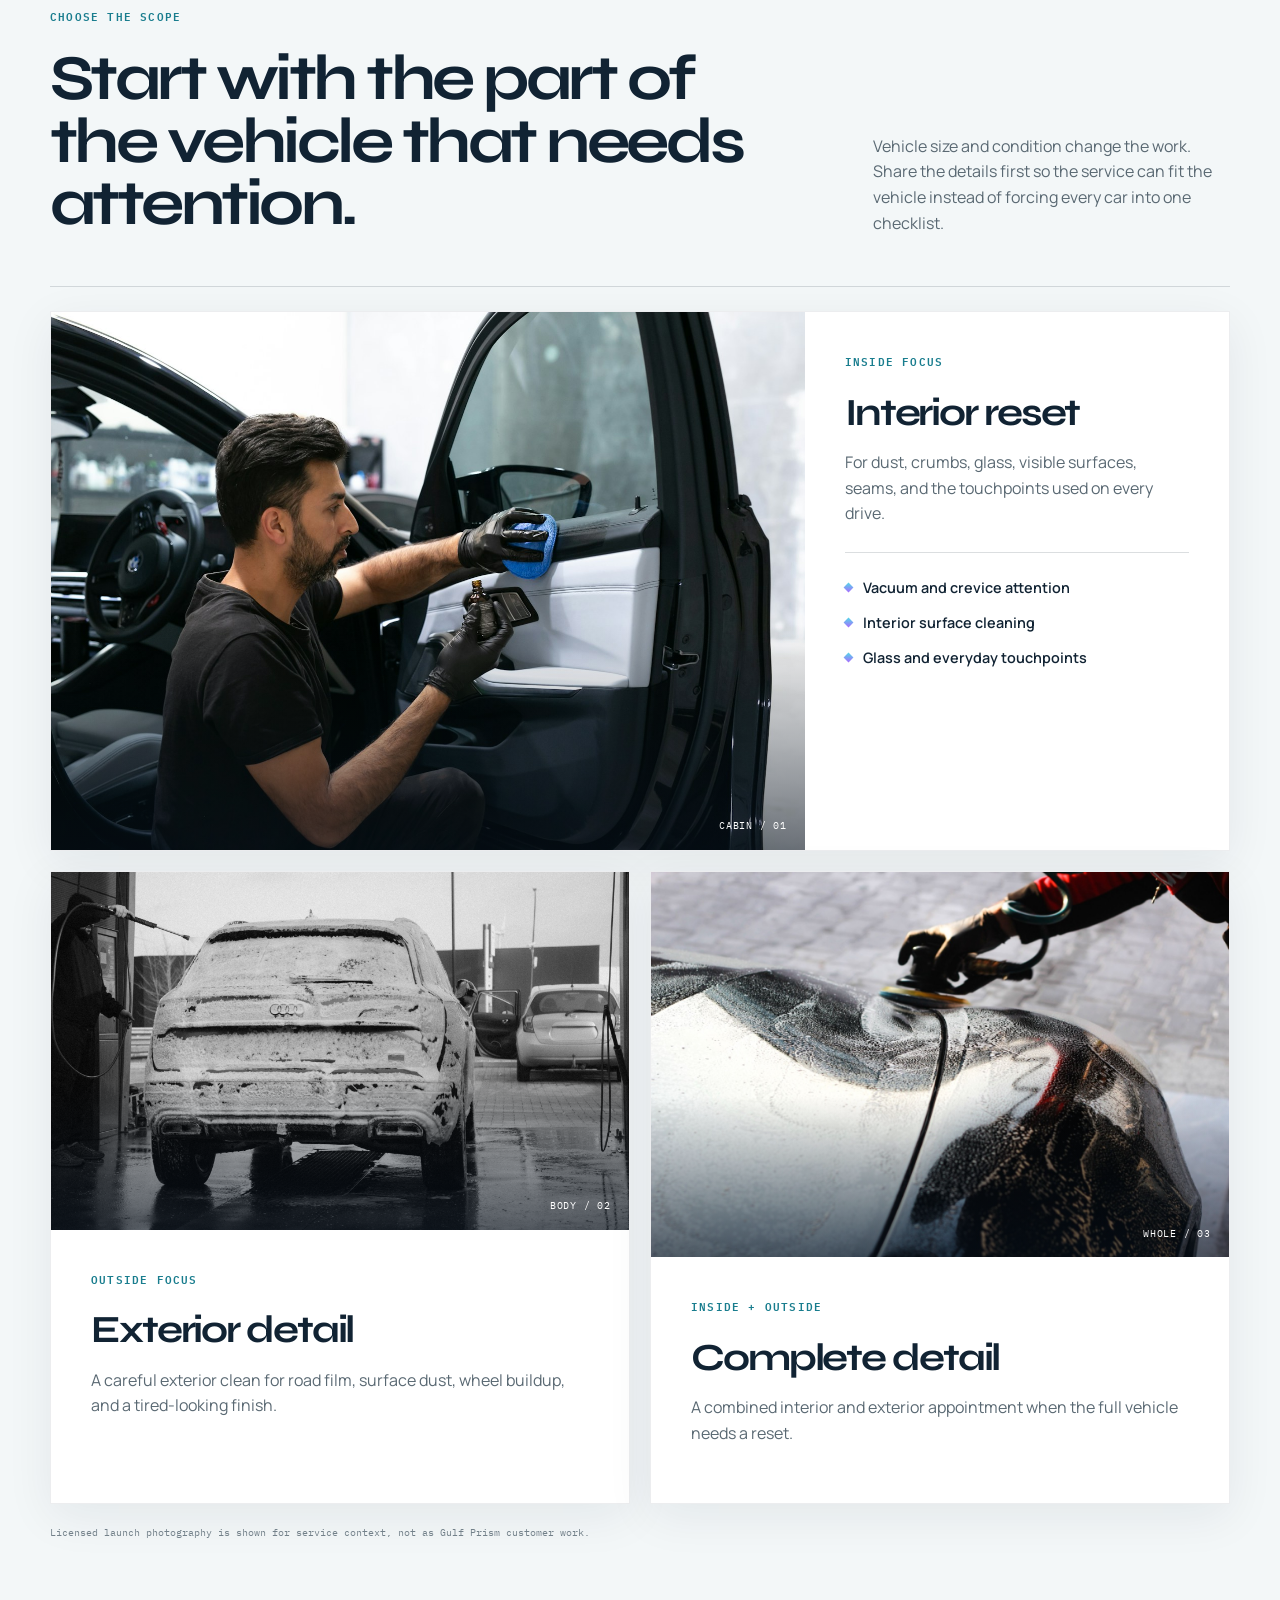
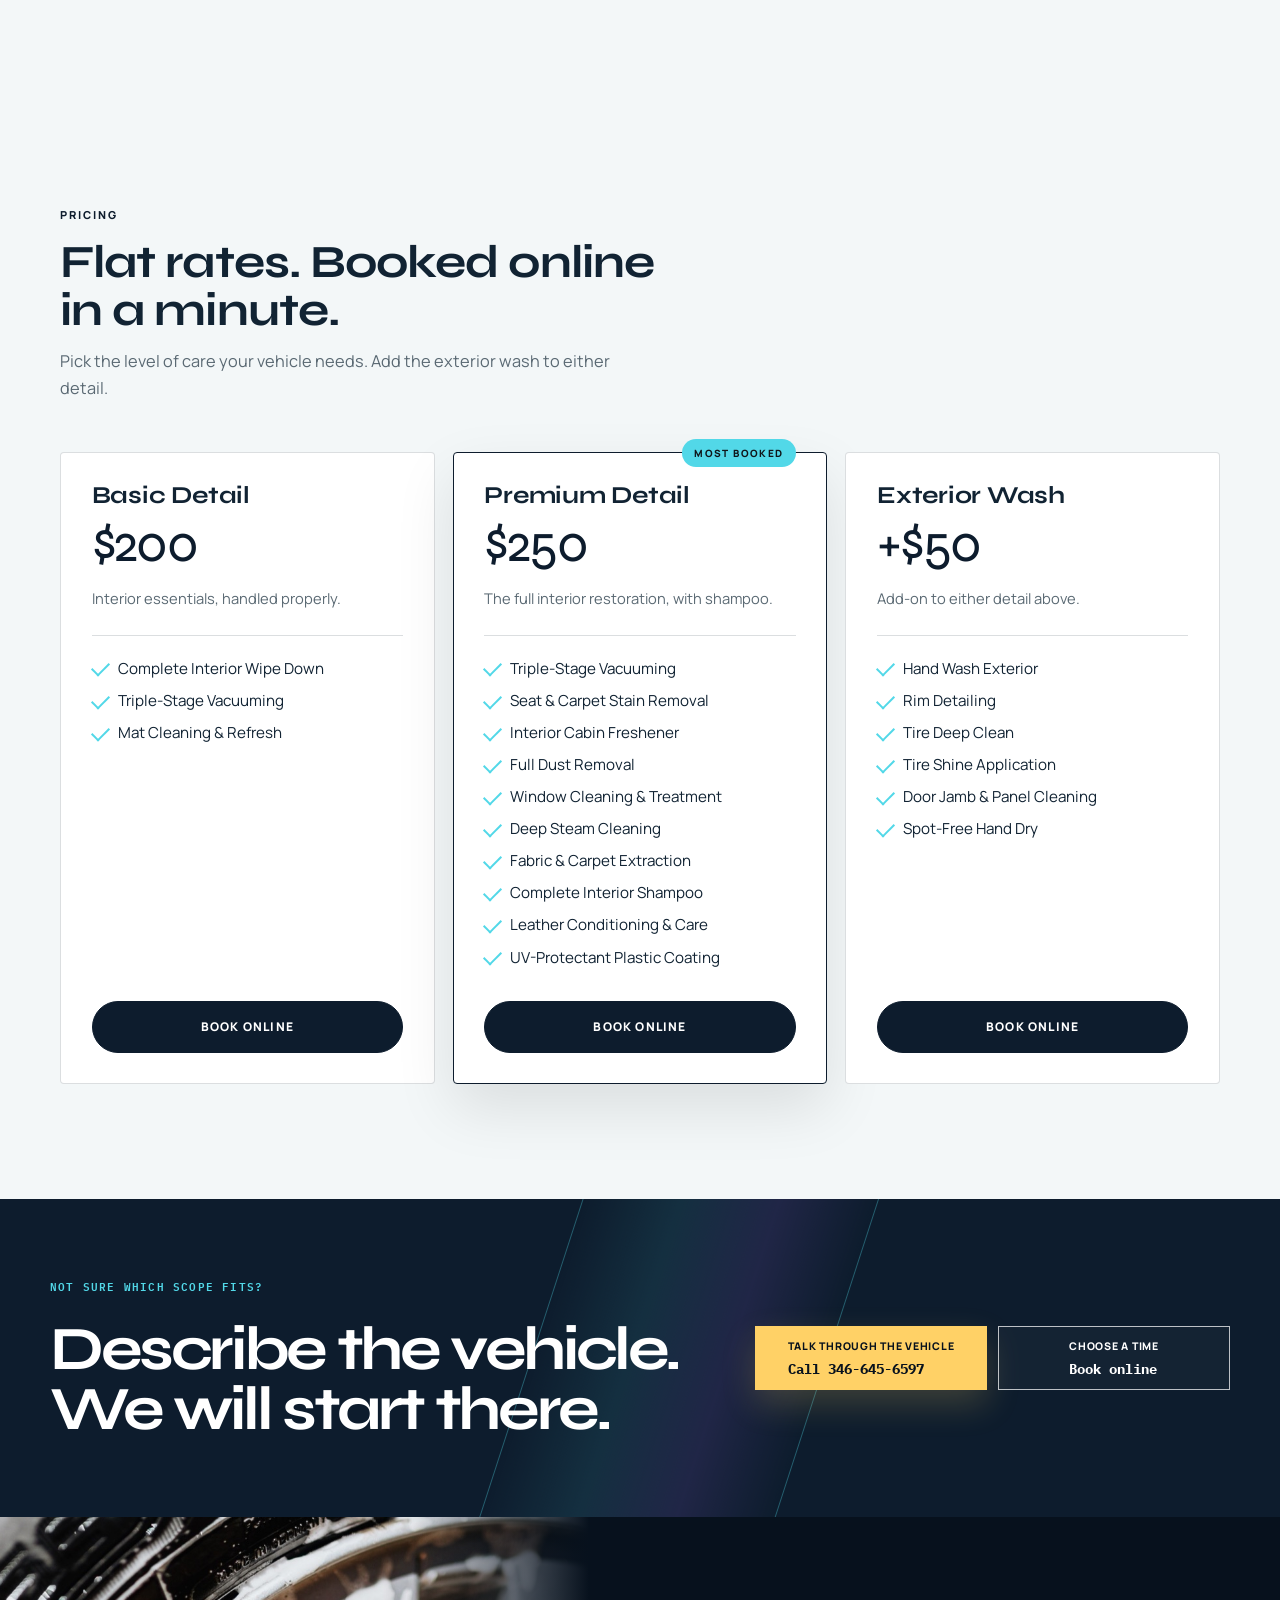
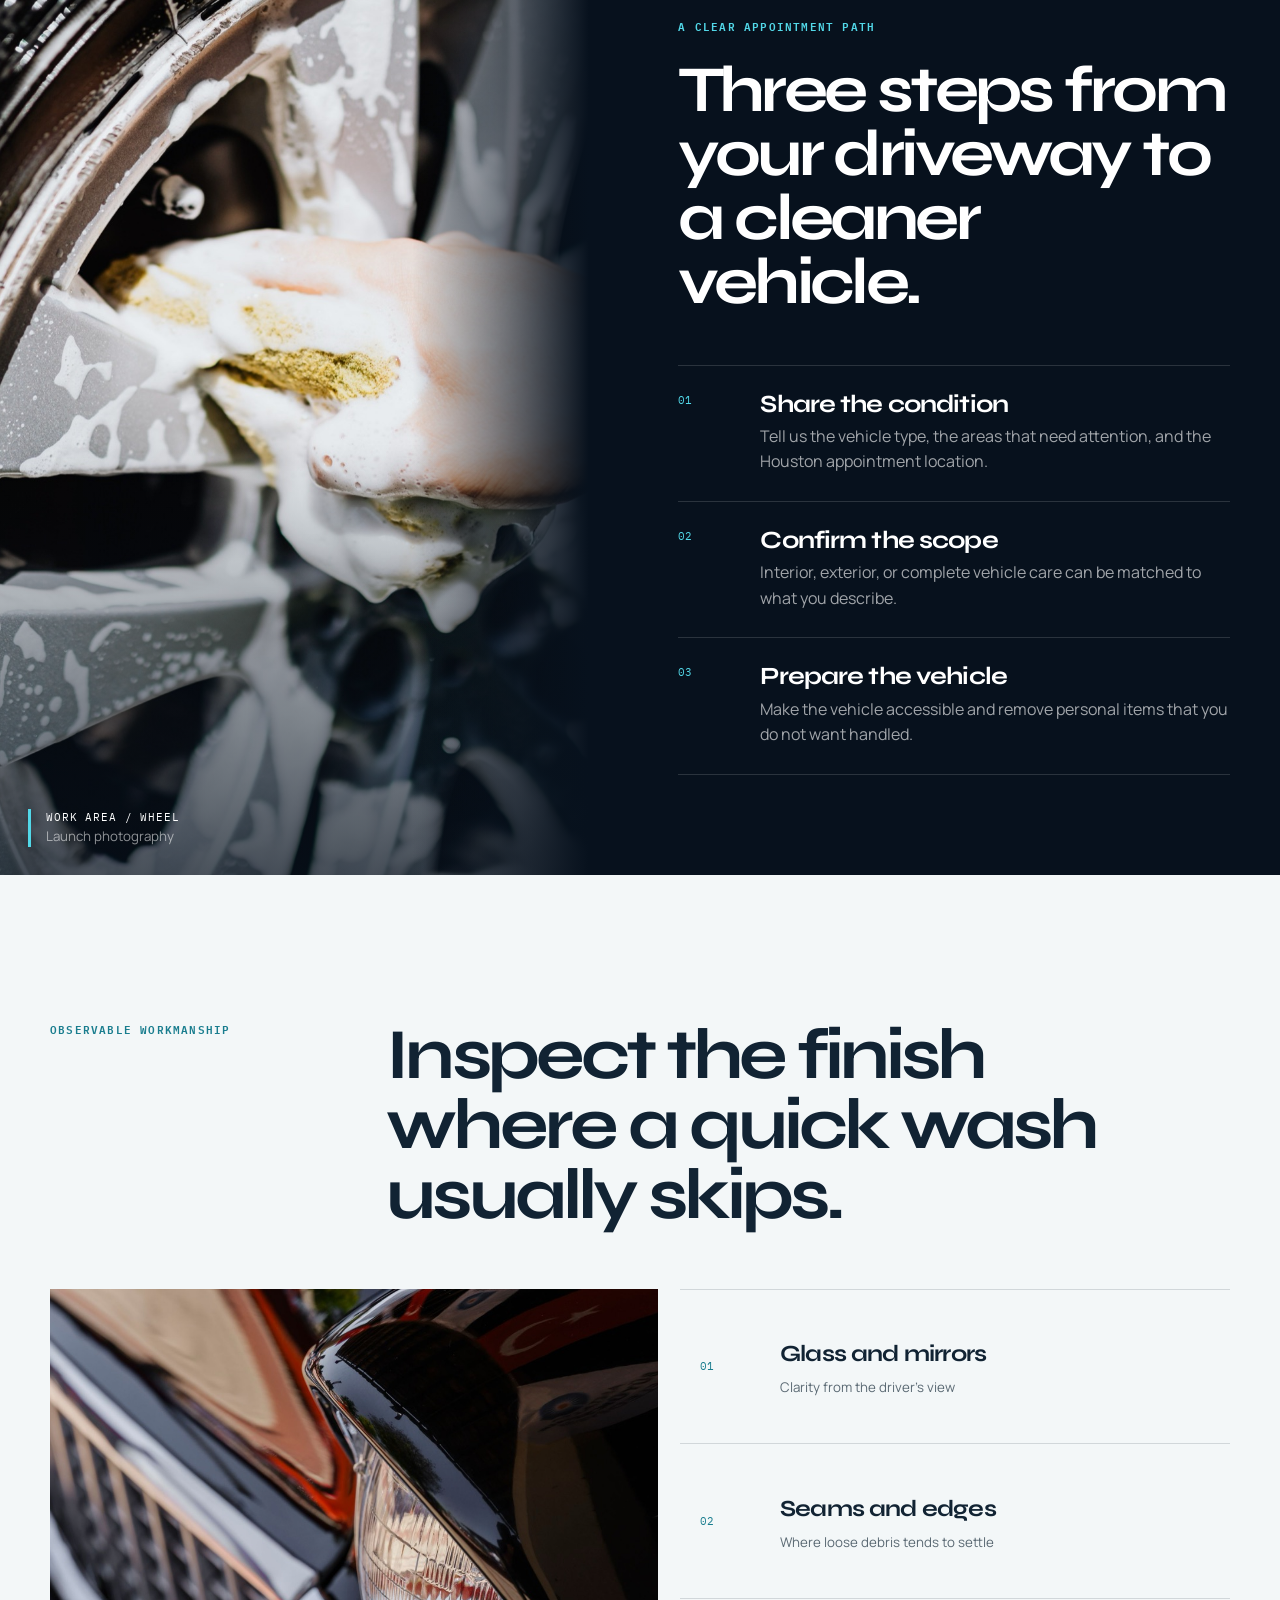
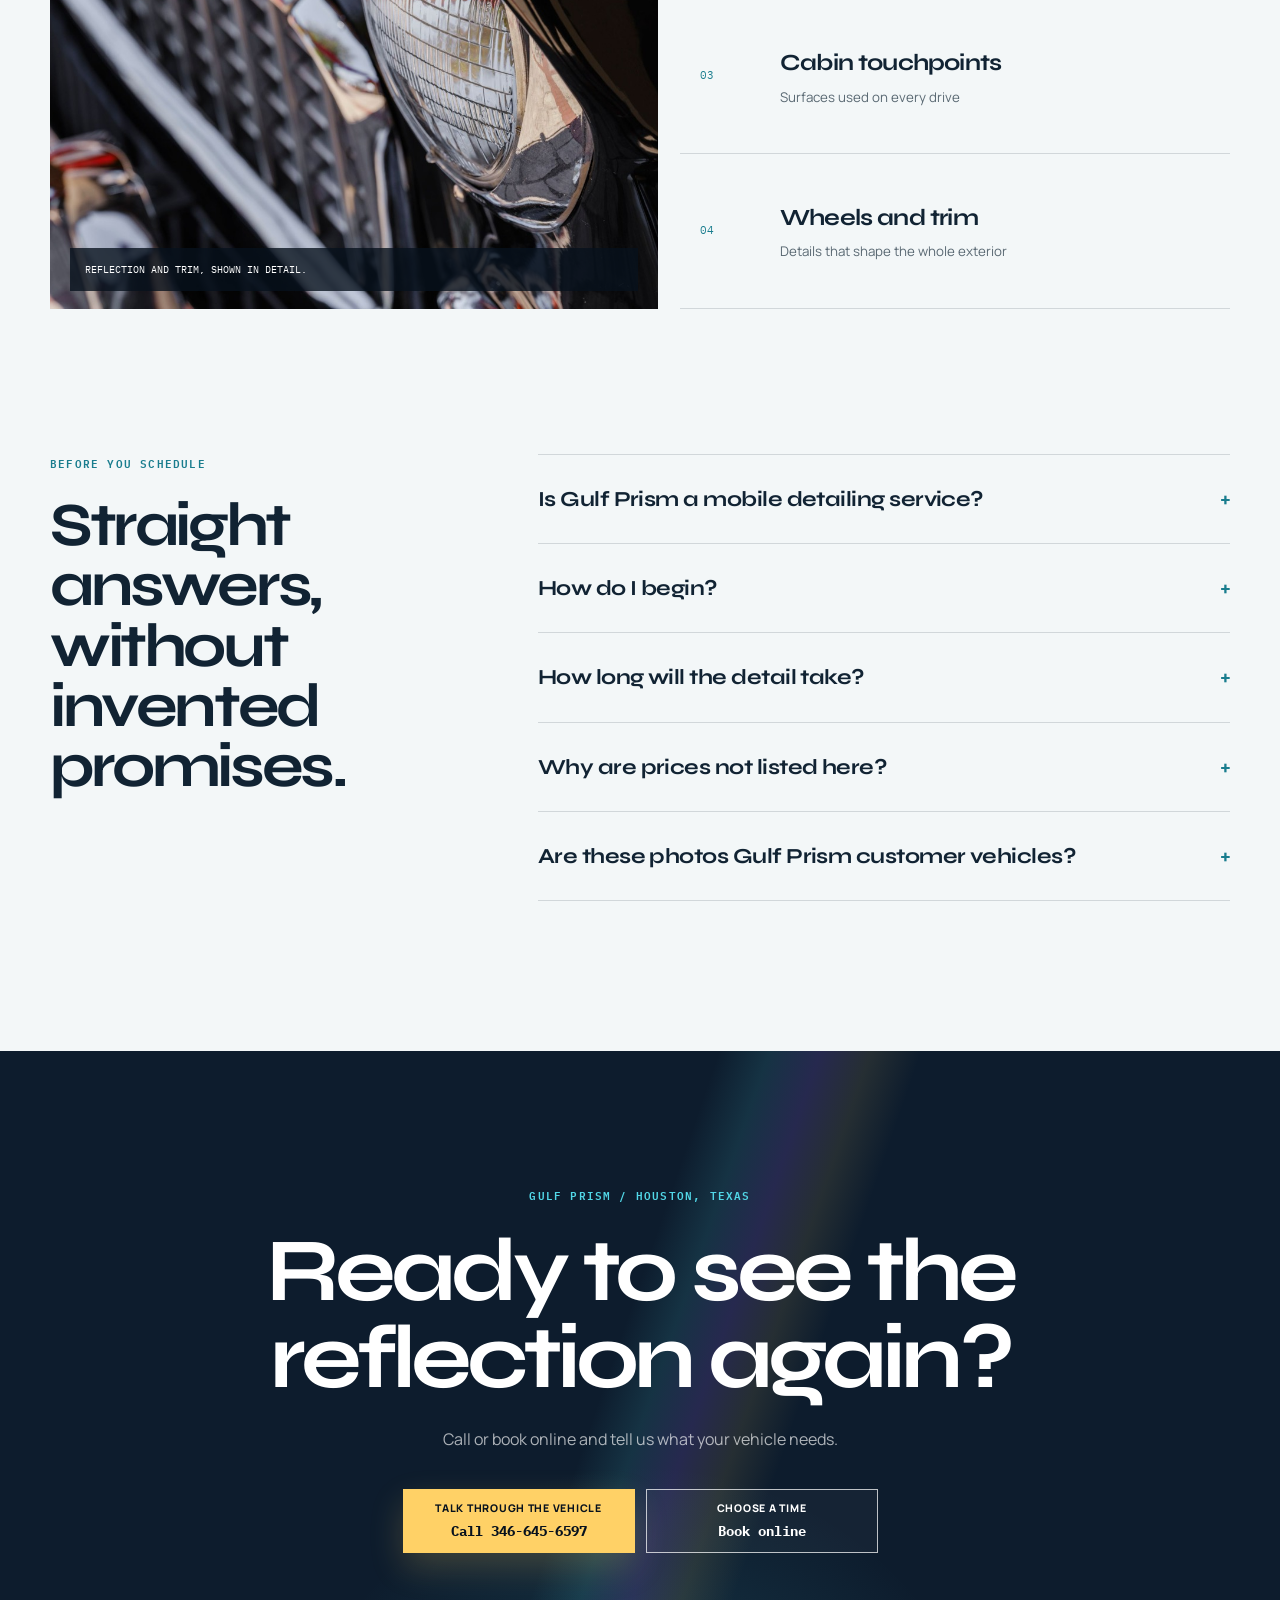
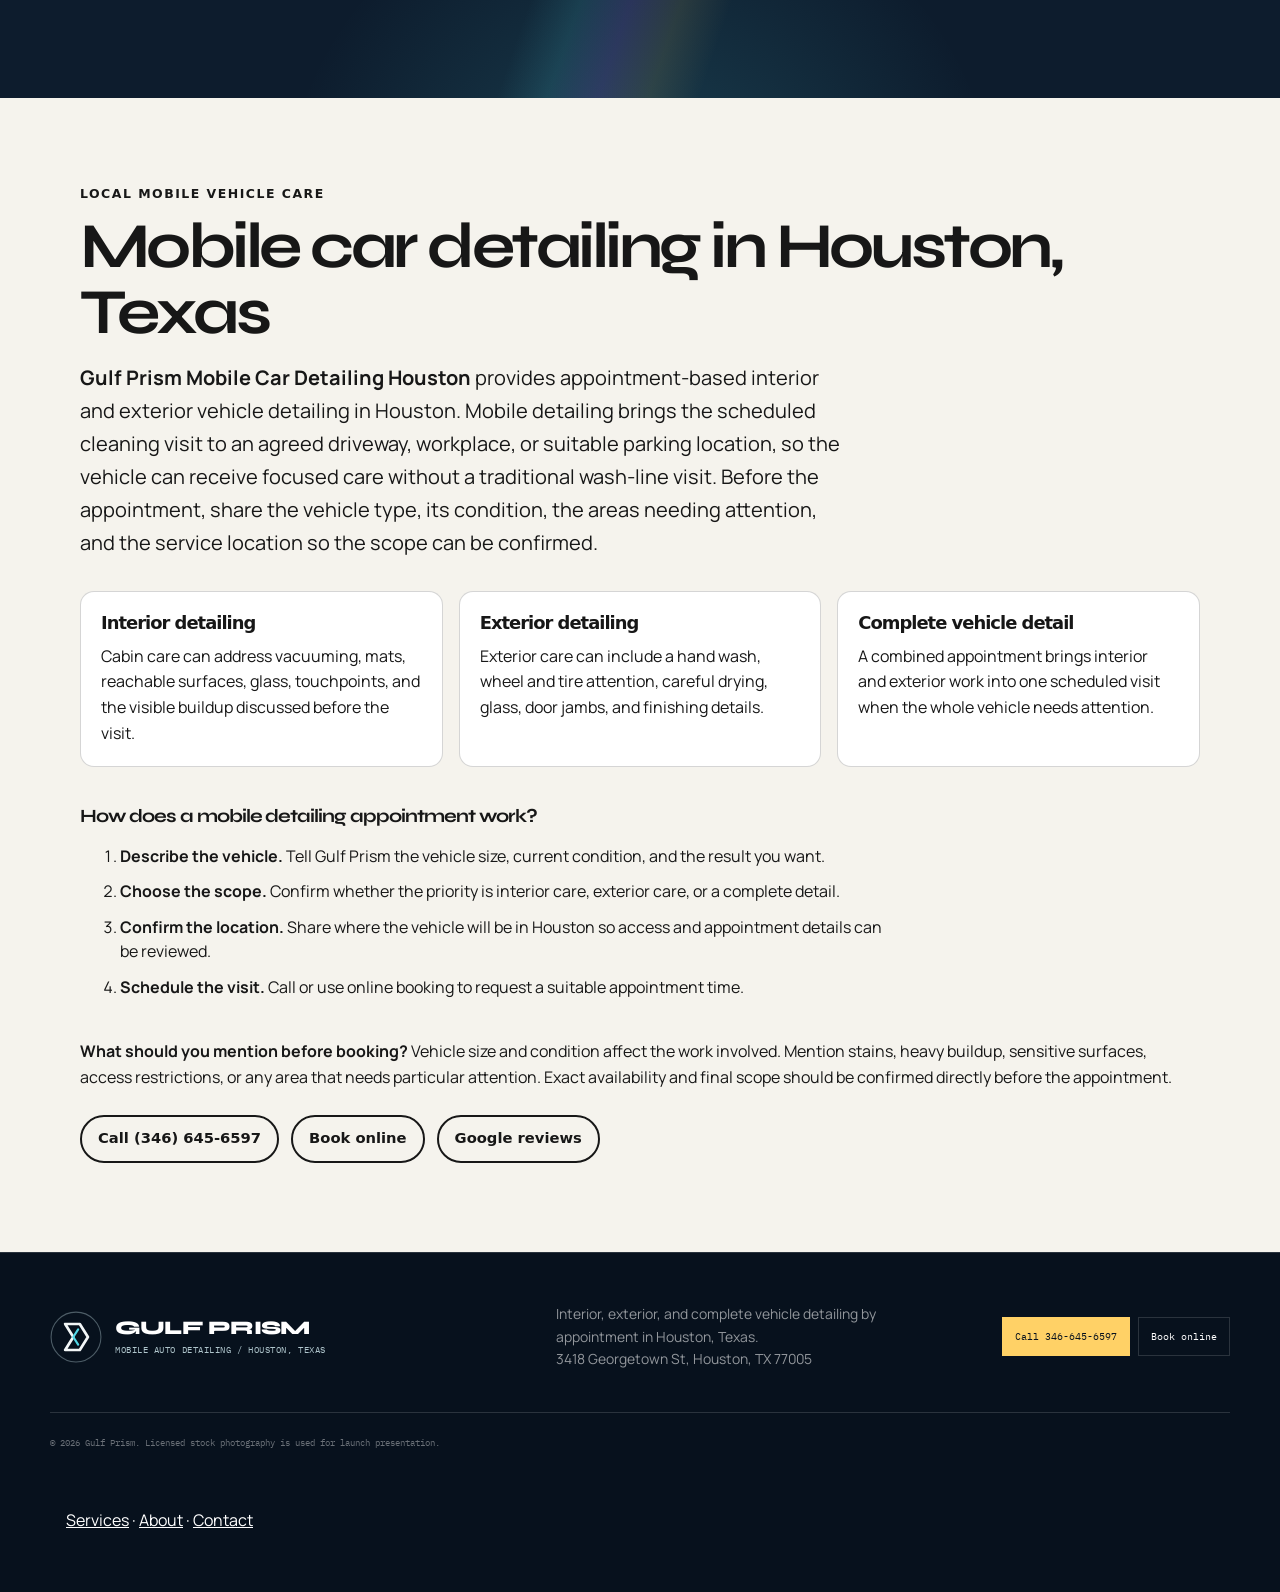
==== commit cbdef832: "feat: add service SEO pages" ====
--- a/index.html
+++ b/index.html
@@ -172,7 +172,7 @@
   ]
 }
   </script>
-</head>
+<style id="SEO-NEXT-NAV-CSS">.seo-next-nav{display:flex;gap:.8rem;flex-wrap:wrap}.seo-next-footer-nav{padding:1rem}.seo-next-footer-nav a{color:inherit}</style></head>
   <body>
     <a class="skip-link" href="#main">Skip to content</a>
 
@@ -200,7 +200,7 @@
           <a class="button button-call button-small" href="tel:+13466456597">Call 346-645-6597</a>
           <a class="button button-book button-small" href="https://cal.com/sumitdatta/auto-detail-service">Book online</a>
         </div>
-      </nav>
+      <!-- SEO-NEXT-NAV:START --><div class="seo-next-nav" aria-label="Expanded site pages"><a href="/services/">Services</a><a href="/about/">About</a><a href="/contact/">Contact</a></div><!-- SEO-NEXT-NAV:END --></nav>
     </header>
 
     <main id="main">
@@ -545,7 +545,7 @@
         <a href="https://cal.com/sumitdatta/auto-detail-service">Book online</a>
       </div>
       <small>© <span data-year></span> Gulf Prism. Licensed stock photography is used for launch presentation.</small>
-    </footer>
+    <!-- SEO-NEXT-NAV:START --><nav class="seo-next-footer-nav" aria-label="Expanded footer navigation"><a href="/services/">Services</a> · <a href="/about/">About</a> · <a href="/contact/">Contact</a></nav><!-- SEO-NEXT-NAV:END --></footer>
 
     <div class="mobile-actions" aria-label="Contact options">
       <a href="tel:+13466456597"><span>Call</span><strong>346-645-6597</strong></a>
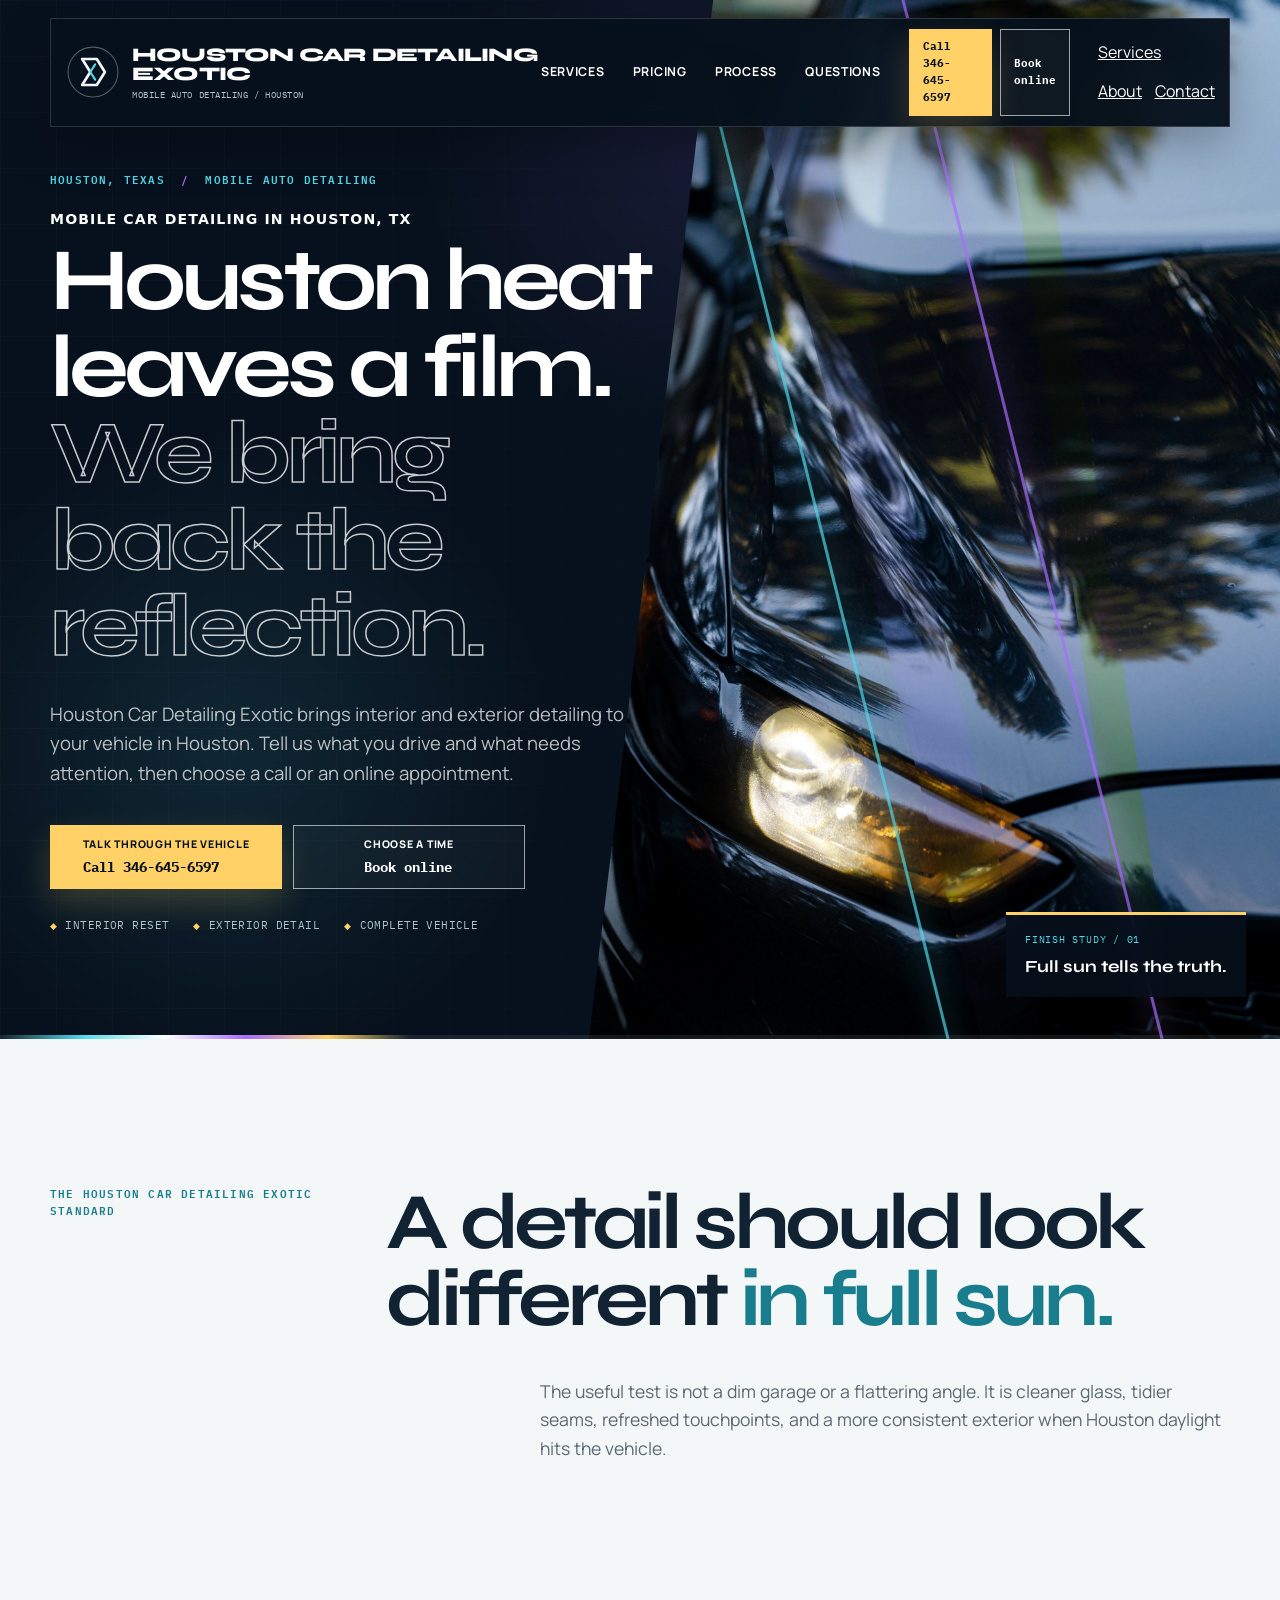
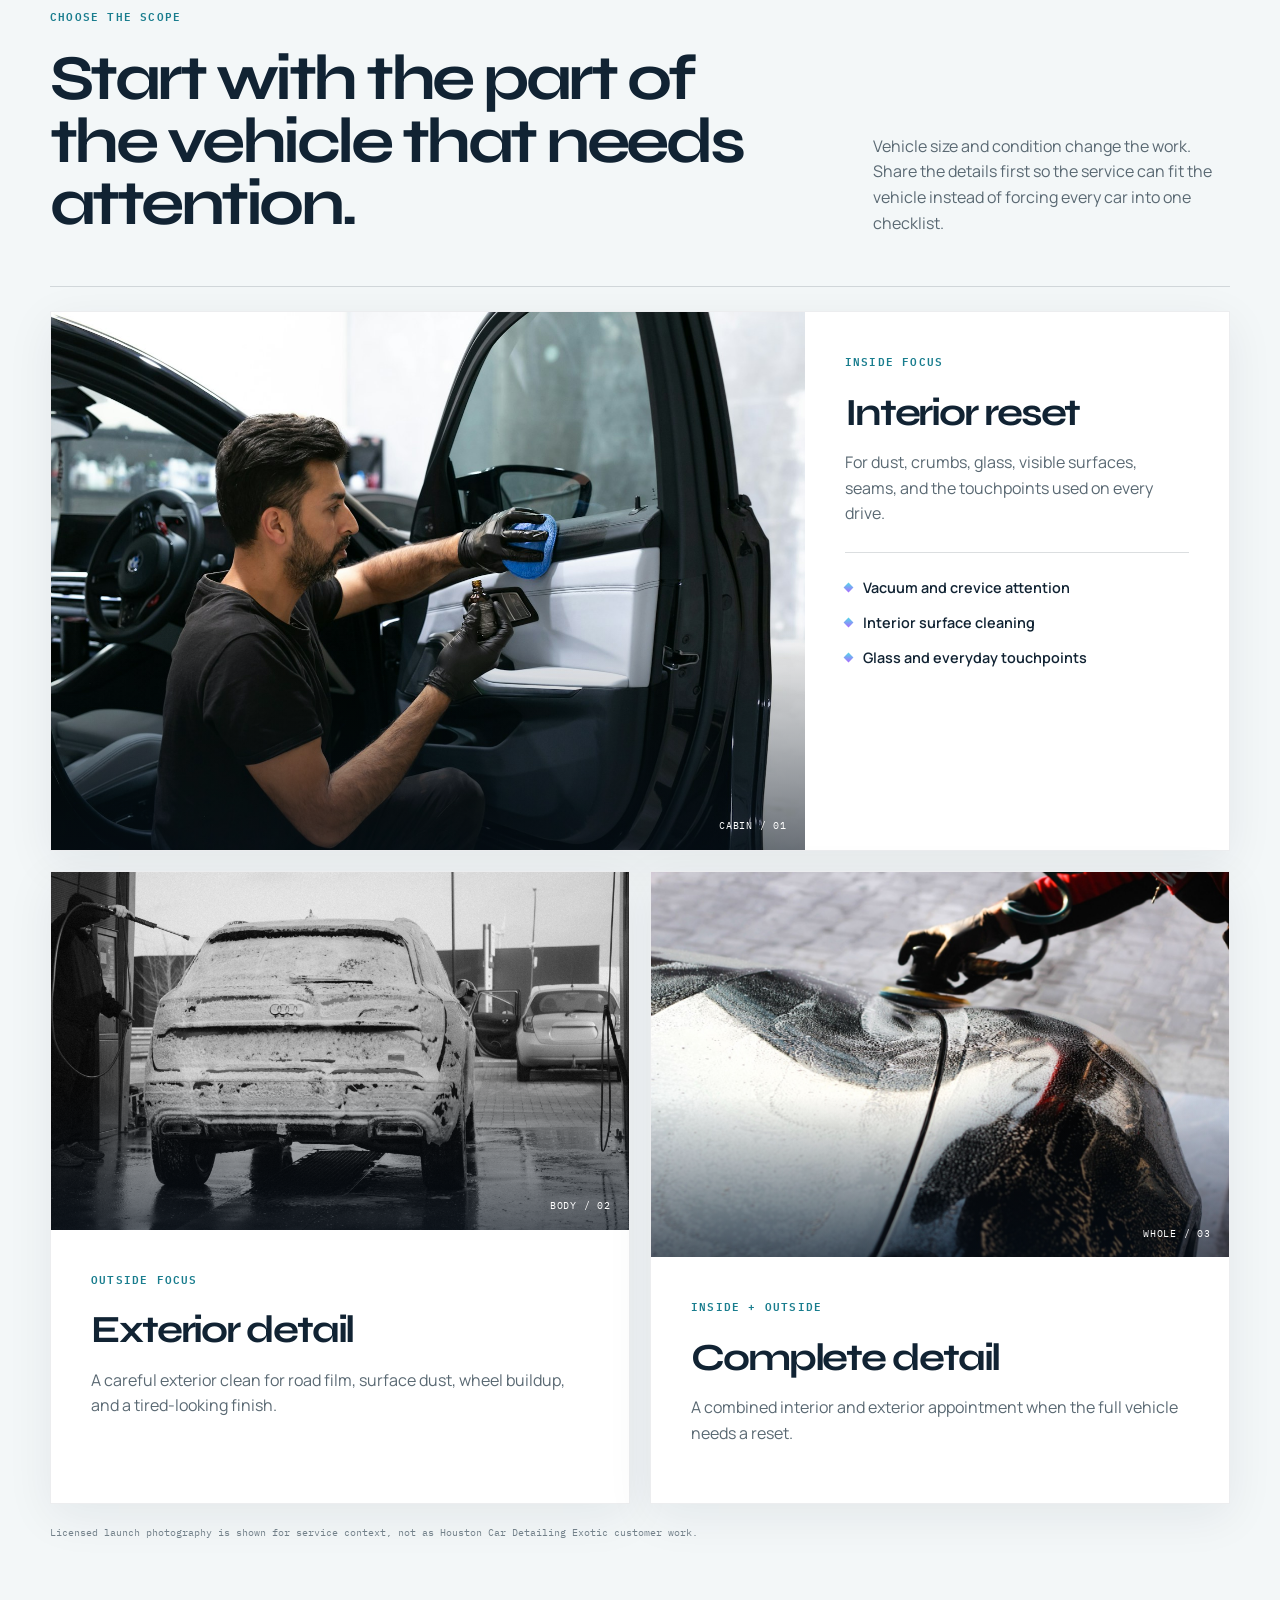
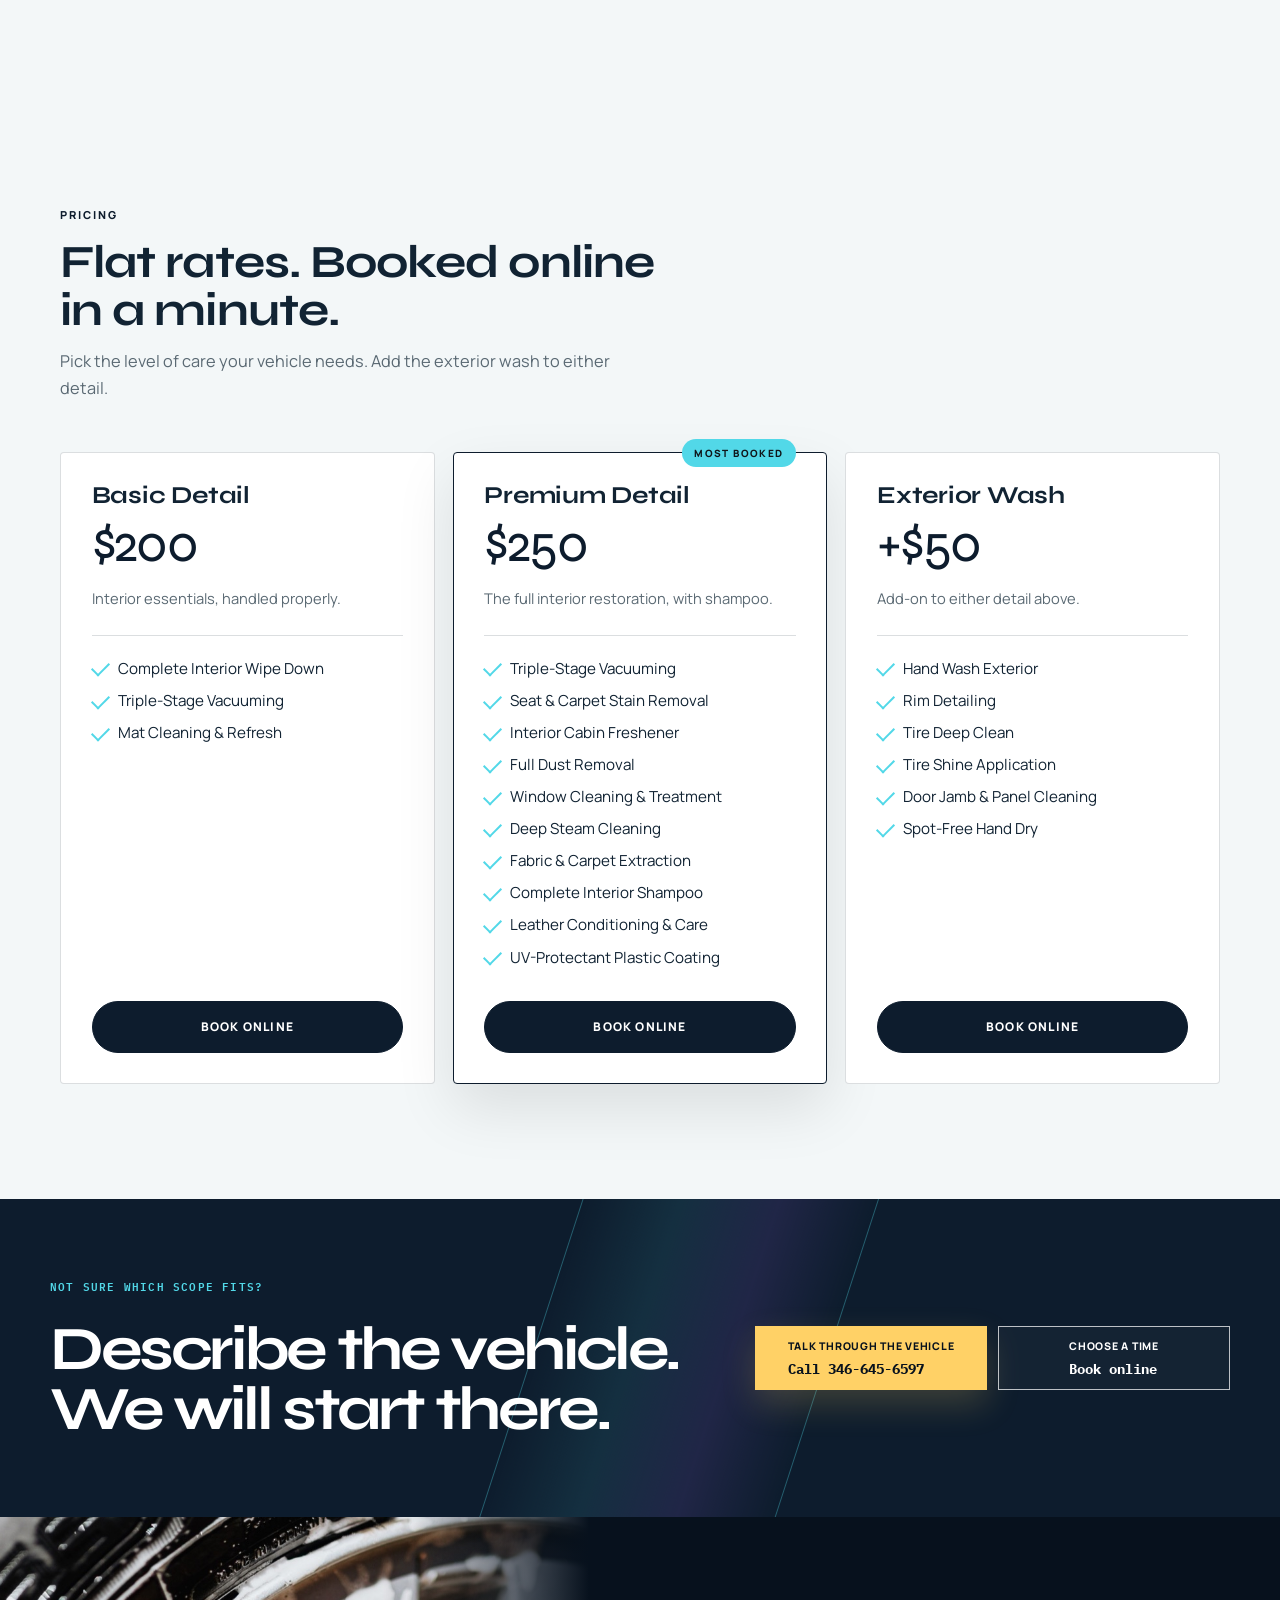
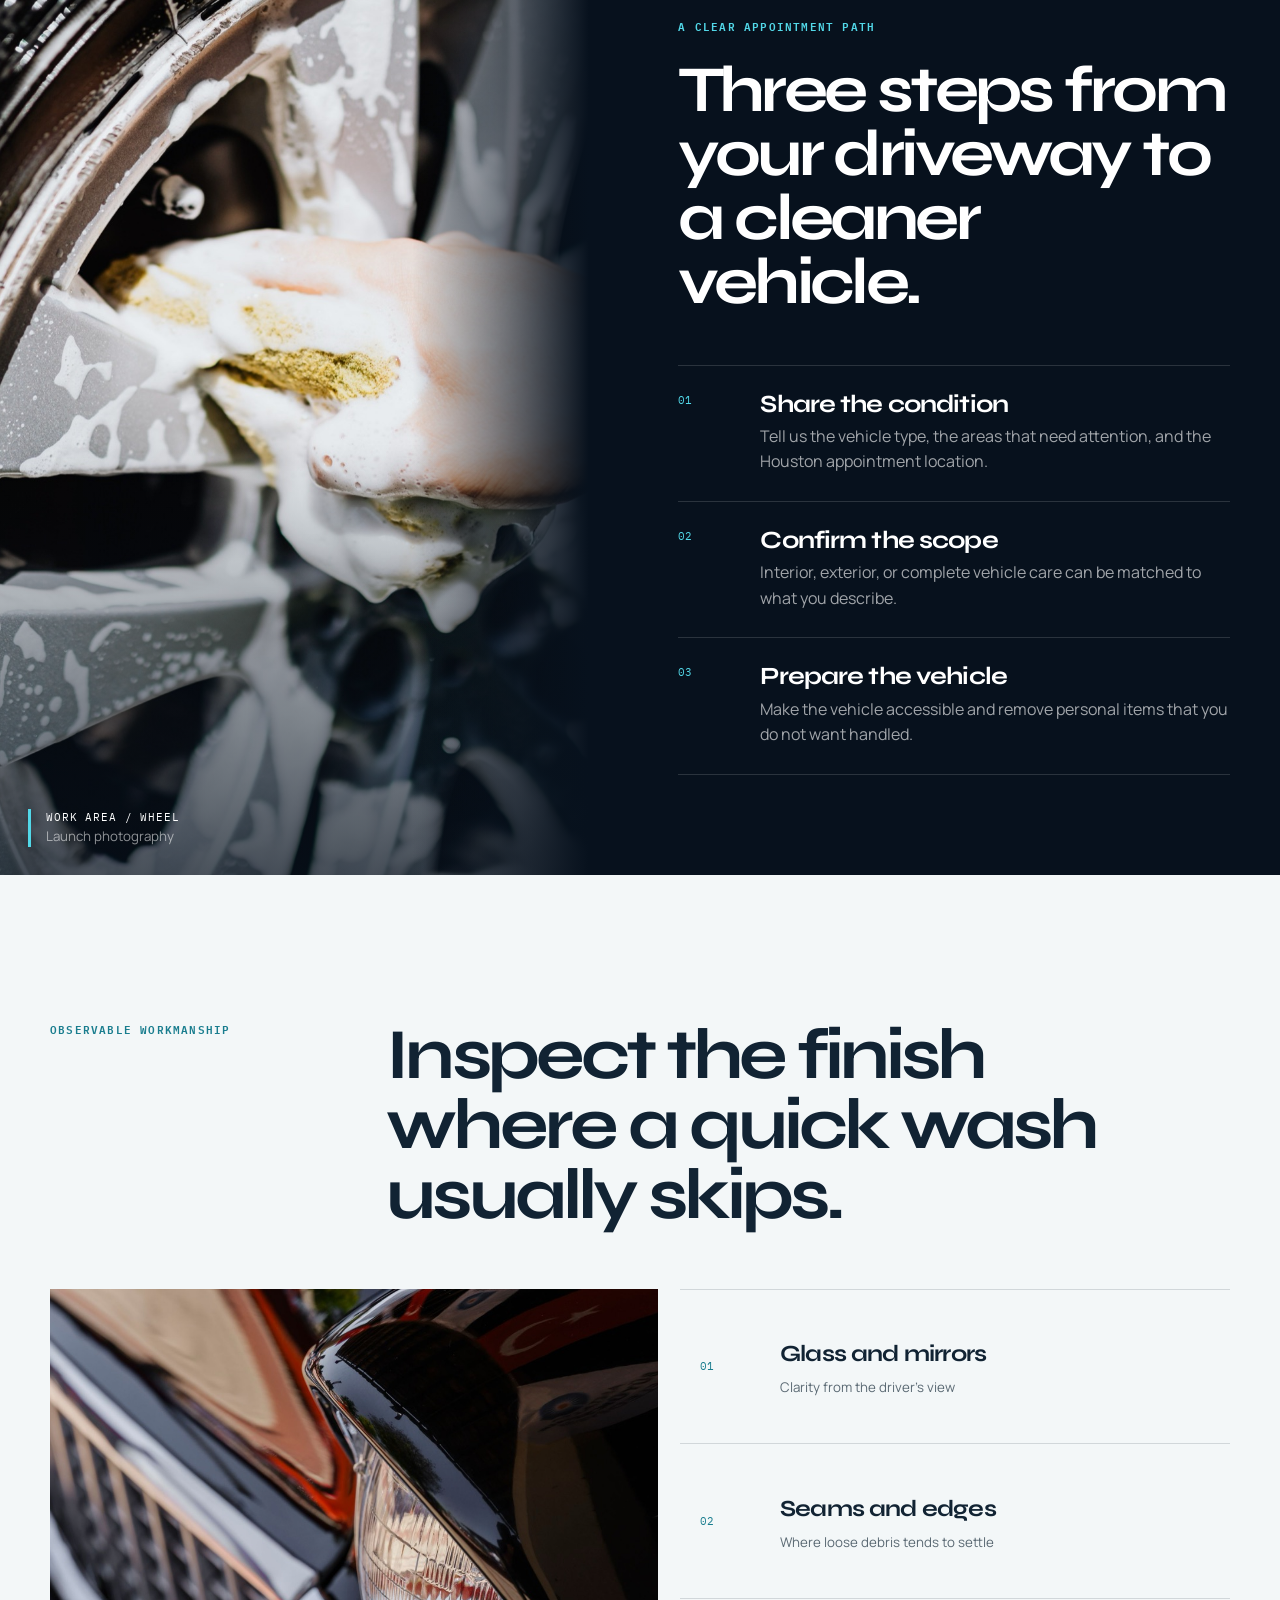
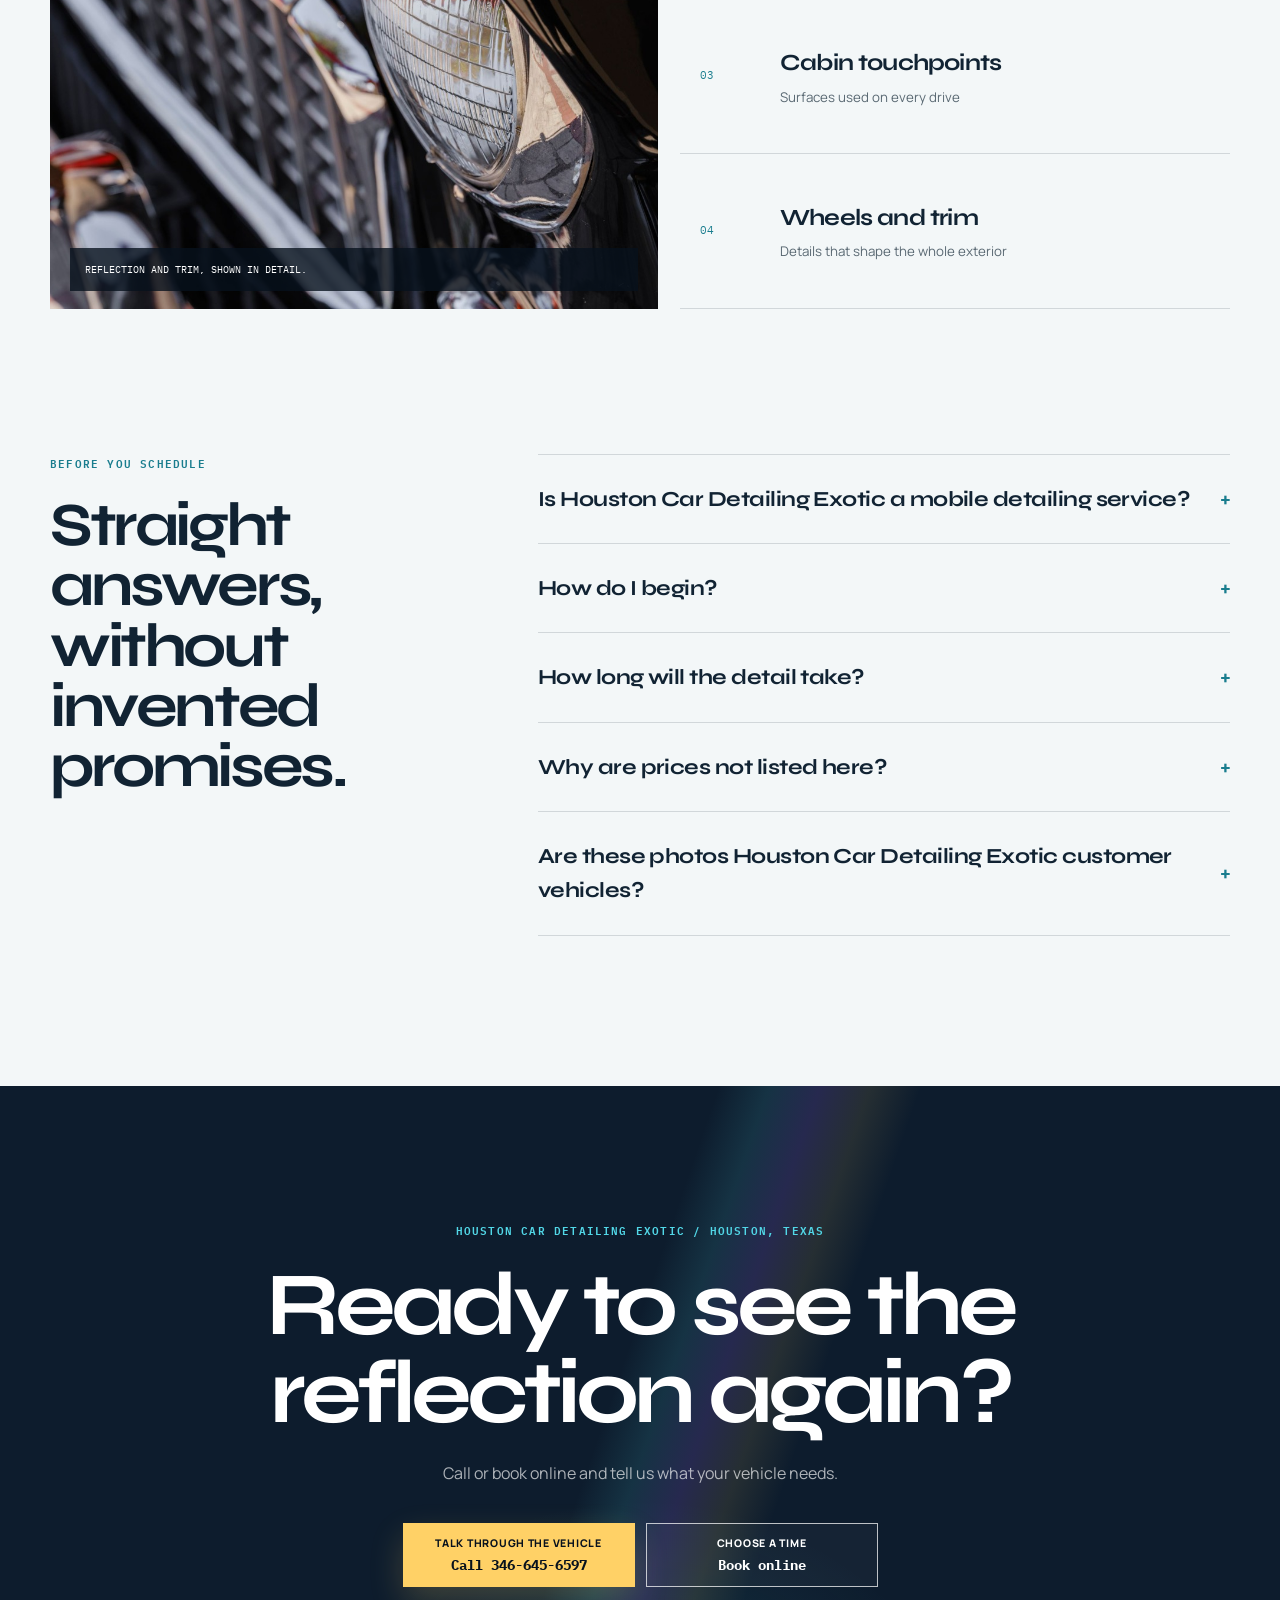
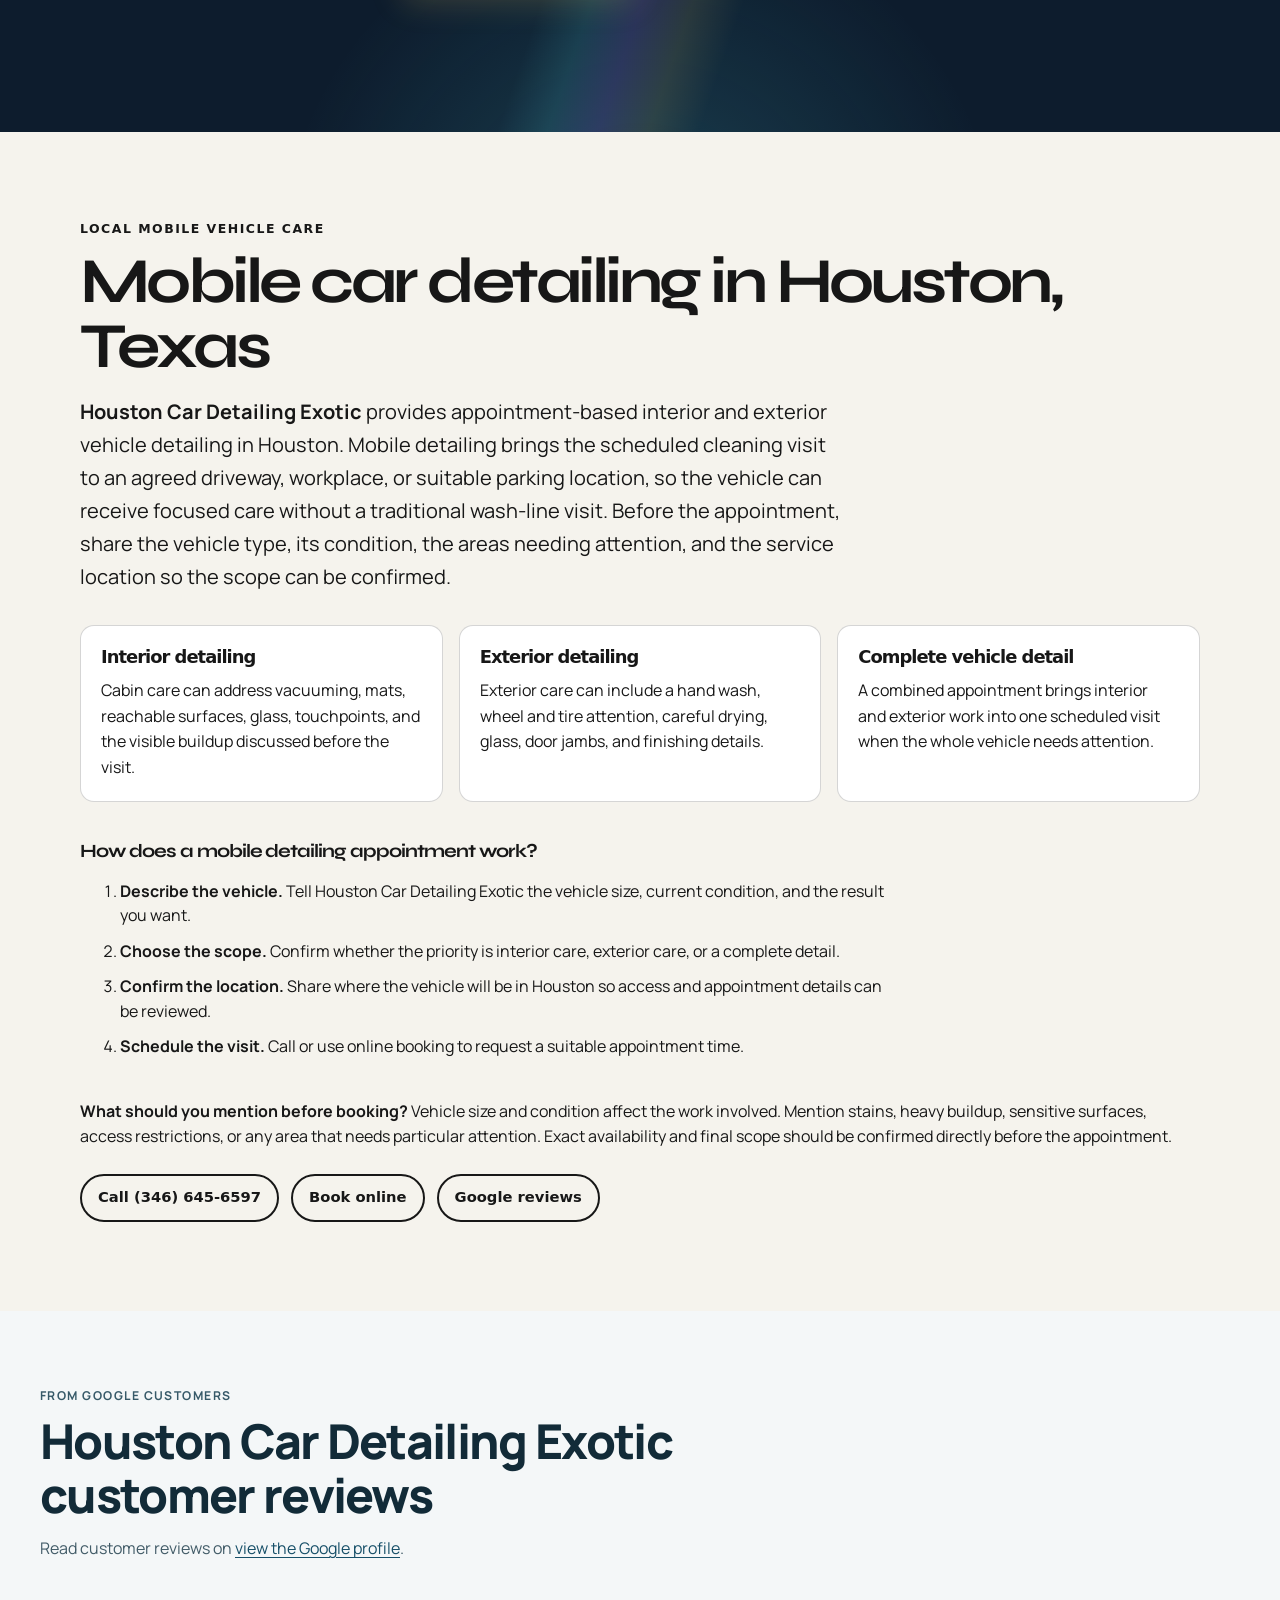
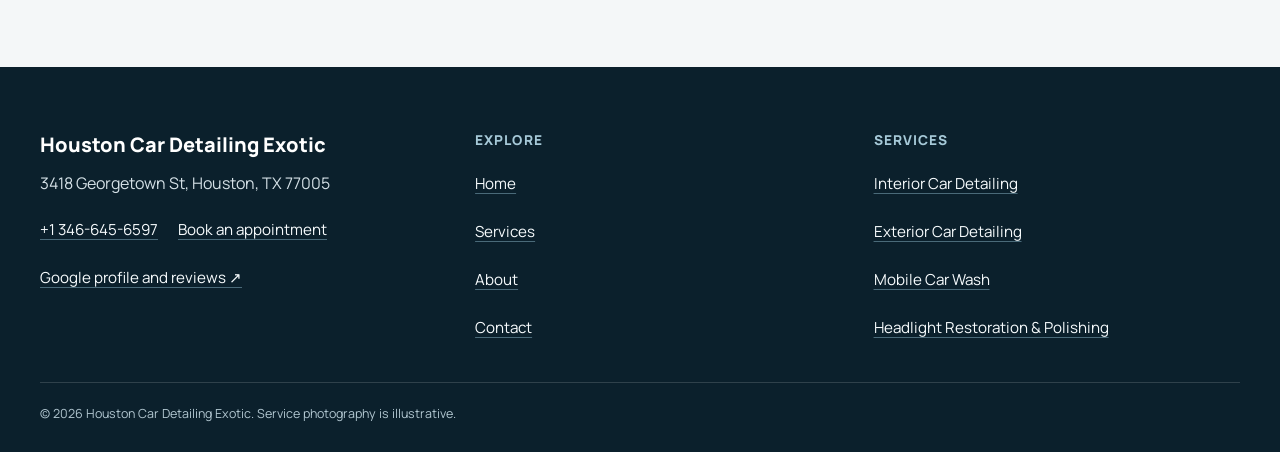
==== commit 952274bb: "Align website branding and local service information" ====
--- a/index.html
+++ b/index.html
@@ -3,9 +3,9 @@
   <head>
     <meta charset="utf-8" />
     <meta name="viewport" content="width=device-width, initial-scale=1" />
-    <title>Mobile Car Detailing in Houston, TX | Gulf Prism</title>
+    <title>Mobile Car Detailing in Houston, TX | Houston Car Detailing Exotic</title>
     <meta name="theme-color" content="#07111d" />
-    <link rel="canonical" href="https://gulfprism.shop/" />
+    <link rel="canonical" href="https://houstoncardetailingexotic.shop/" />
     <link rel="icon" href="/assets/favicon.svg" type="image/svg+xml" />
     <link rel="preload" href="/assets/hero-reflection.jpg" as="image" />
     <link rel="preconnect" href="https://fonts.googleapis.com" />
@@ -20,8 +20,8 @@
 {
   "@context": "https://schema.org",
   "@type": "AutoWash",
-  "name": "Gulf Prism Mobile Car Detailing Houston",
-  "url": "https://gulfprism.shop/",
+  "name": "Houston Car Detailing Exotic",
+  "url": "https://houstoncardetailingexotic.shop/",
   "telephone": "+1 346-645-6597",
   "address": {
     "@type": "PostalAddress",
@@ -50,7 +50,7 @@
         "price": "200",
         "priceCurrency": "USD",
         "availability": "https://schema.org/InStock",
-        "url": "https://gulfprism.shop/#pricing",
+        "url": "https://houstoncardetailingexotic.shop/#pricing",
         "itemOffered": {
           "@type": "Service",
           "name": "Basic Detail",
@@ -63,7 +63,7 @@
         "price": "250",
         "priceCurrency": "USD",
         "availability": "https://schema.org/InStock",
-        "url": "https://gulfprism.shop/#pricing",
+        "url": "https://houstoncardetailingexotic.shop/#pricing",
         "itemOffered": {
           "@type": "Service",
           "name": "Premium Detail",
@@ -76,7 +76,7 @@
         "price": "50",
         "priceCurrency": "USD",
         "availability": "https://schema.org/InStock",
-        "url": "https://gulfprism.shop/#pricing",
+        "url": "https://houstoncardetailingexotic.shop/#pricing",
         "itemOffered": {
           "@type": "Service",
           "name": "Exterior Wash",
@@ -86,13 +86,13 @@
     ]
   },
   "priceRange": "$200-$250",
-  "@id": "https://gulfprism.shop/#business",
+  "@id": "https://houstoncardetailingexotic.shop/#business",
   "geo": {
     "@type": "GeoCoordinates",
     "latitude": 29.718021120248,
     "longitude": -95.430233418332
   },
-  "image": "https://gulfprism.shop/assets/hero-reflection.jpg",
+  "image": "https://houstoncardetailingexotic.shop/assets/hero-reflection.jpg",
   "sameAs": [
     "https://g.page/r/CbbDbgMq5E5MEBM/review"
   ],
@@ -106,19 +106,19 @@
 }
     </script>
 <!-- SEO-GEO:START -->
-  <meta name="description" content="Mobile car detailing in Houston, TX from Gulf Prism, with interior cleaning, exterior hand washing, and complete details. Call or book online.">
+  <meta name="description" content="Mobile car detailing in Houston, TX from Houston Car Detailing Exotic, with interior cleaning, exterior hand washing, and complete details. Call or book online.">
   <meta name="robots" content="index, follow, max-image-preview:large, max-snippet:-1, max-video-preview:-1">
   <meta property="og:locale" content="en_US">
   <meta property="og:type" content="website">
-  <meta property="og:site_name" content="Gulf Prism">
-  <meta property="og:title" content="Mobile Car Detailing in Houston, TX | Gulf Prism">
-  <meta property="og:description" content="Mobile car detailing in Houston, TX from Gulf Prism, with interior cleaning, exterior hand washing, and complete details. Call or book online.">
-  <meta property="og:url" content="https://gulfprism.shop/">
-  <meta property="og:image" content="https://gulfprism.shop/assets/hero-reflection.jpg">
-  <meta name="twitter:image" content="https://gulfprism.shop/assets/hero-reflection.jpg">
+  <meta property="og:site_name" content="Houston Car Detailing Exotic">
+  <meta property="og:title" content="Mobile Car Detailing in Houston, TX | Houston Car Detailing Exotic">
+  <meta property="og:description" content="Mobile car detailing in Houston, TX from Houston Car Detailing Exotic, with interior cleaning, exterior hand washing, and complete details. Call or book online.">
+  <meta property="og:url" content="https://houstoncardetailingexotic.shop/">
+  <meta property="og:image" content="https://houstoncardetailingexotic.shop/assets/hero-reflection.jpg">
+  <meta name="twitter:image" content="https://houstoncardetailingexotic.shop/assets/hero-reflection.jpg">
   <meta name="twitter:card" content="summary_large_image">
-  <meta name="twitter:title" content="Mobile Car Detailing in Houston, TX | Gulf Prism">
-  <meta name="twitter:description" content="Mobile car detailing in Houston, TX from Gulf Prism, with interior cleaning, exterior hand washing, and complete details. Call or book online.">
+  <meta name="twitter:title" content="Mobile Car Detailing in Houston, TX | Houston Car Detailing Exotic">
+  <meta name="twitter:description" content="Mobile car detailing in Houston, TX from Houston Car Detailing Exotic, with interior cleaning, exterior hand washing, and complete details. Call or book online.">
   <style id="seo-geo-styles">
     .seo-local-intent { display:block; margin:0 0 .55rem; font:700 clamp(.78rem,1.1vw,.95rem)/1.2 system-ui,sans-serif; letter-spacing:.08em; text-transform:uppercase; }
     .seo-geo-section { background:#f5f3ed; color:#171717; padding:clamp(3.5rem,7vw,6.5rem) clamp(1.25rem,5vw,5rem); }
@@ -143,21 +143,21 @@
   "@graph": [
     {
       "@type": "WebSite",
-      "@id": "https://gulfprism.shop/#website",
-      "url": "https://gulfprism.shop/",
-      "name": "Gulf Prism Mobile Car Detailing Houston",
+      "@id": "https://houstoncardetailingexotic.shop/#website",
+      "url": "https://houstoncardetailingexotic.shop/",
+      "name": "Houston Car Detailing Exotic",
       "inLanguage": "en-US",
       "publisher": {
-        "@id": "https://gulfprism.shop/#business"
+        "@id": "https://houstoncardetailingexotic.shop/#business"
       }
     },
     {
       "@type": "Service",
-      "@id": "https://gulfprism.shop/#mobile-car-detailing",
+      "@id": "https://houstoncardetailingexotic.shop/#mobile-car-detailing",
       "name": "Mobile Car Detailing in Houston, Texas",
       "serviceType": "Mobile car detailing",
       "provider": {
-        "@id": "https://gulfprism.shop/#business"
+        "@id": "https://houstoncardetailingexotic.shop/#business"
       },
       "areaServed": {
         "@type": "City",
@@ -167,20 +167,21 @@
           "name": "Texas"
         }
       },
-      "url": "https://gulfprism.shop/#services"
+      "url": "https://houstoncardetailingexotic.shop/#services"
     }
   ]
 }
   </script>
-<style id="SEO-NEXT-NAV-CSS">.seo-next-nav{display:flex;gap:.8rem;flex-wrap:wrap}.seo-next-footer-nav{padding:1rem}.seo-next-footer-nav a{color:inherit}</style></head>
+<style id="SEO-NEXT-NAV-CSS">.seo-next-nav{display:flex;gap:.8rem;flex-wrap:wrap}.seo-next-footer-nav{padding:1rem}.seo-next-footer-nav a{color:inherit}</style><link rel="stylesheet" href="/portfolio-components.css">
+</head>
   <body>
     <a class="skip-link" href="#main">Skip to content</a>
 
     <header class="site-header" data-header>
-      <a class="brand" href="#top" aria-label="Gulf Prism home">
+      <a class="brand" href="#top" aria-label="Houston Car Detailing Exotic home">
         <img src="/assets/logo.svg" alt="" width="54" height="54" />
         <span class="brand-copy">
-          <strong>Gulf Prism</strong>
+          <strong>Houston Car Detailing Exotic</strong>
           <small>Mobile Auto Detailing / Houston</small>
         </span>
       </a>
@@ -209,7 +210,7 @@
           <p class="eyebrow">Houston, Texas <span>/</span> Mobile auto detailing</p>
           <h1><span class="seo-local-intent" data-seo-local-intent>Mobile Car Detailing in Houston, TX</span>Houston heat leaves a film. <em>We bring back the reflection.</em></h1>
           <p class="hero-lede">
-            Gulf Prism brings interior and exterior detailing to your vehicle in Houston. Tell us what you drive and
+            Houston Car Detailing Exotic brings interior and exterior detailing to your vehicle in Houston. Tell us what you drive and
             what needs attention, then choose a call or an online appointment.
           </p>
           <div class="action-pair">
@@ -230,7 +231,7 @@
         </div>
 
         <div class="hero-art" aria-label="Reflective finish on a clean dark vehicle">
-          <img src="/assets/hero-reflection.jpg" alt="Reflective finish on a clean dark vehicle" />
+          <img src="/assets/hero-reflection.jpg" alt="Reflective finish on a clean dark vehicle" width="2000" height="3000" />
           <span class="prism-slice prism-slice-cyan" aria-hidden="true"></span>
           <span class="prism-slice prism-slice-violet" aria-hidden="true"></span>
           <div class="hero-note">
@@ -245,7 +246,7 @@
       </section>
 
       <section class="manifesto section-shell" aria-labelledby="manifesto-title">
-        <p class="section-label">The Gulf Prism standard</p>
+        <p class="section-label">The Houston Car Detailing Exotic standard</p>
         <div class="manifesto-copy reveal">
           <h2 id="manifesto-title">A detail should look different <em>in full sun.</em></h2>
           <p>
@@ -270,7 +271,7 @@
         <div class="service-grid">
           <article class="service-card service-card-wide reveal">
             <div class="service-image service-image-interior">
-              <img src="/assets/service-interior.jpg" alt="A vehicle interior being carefully cleaned" />
+              <img src="/assets/service-interior.jpg" alt="A vehicle interior being carefully cleaned" width="1600" height="1067" loading="lazy" decoding="async" />
               <span>Cabin / 01</span>
             </div>
             <div class="service-copy">
@@ -287,7 +288,7 @@
 
           <article class="service-card reveal">
             <div class="service-image">
-              <img src="/assets/service-foam.jpg" alt="A dark vehicle covered in foam during an exterior wash" />
+              <img src="/assets/service-foam.jpg" alt="A dark vehicle covered in foam during an exterior wash" width="2200" height="1238" loading="lazy" decoding="async" />
               <span>Body / 02</span>
             </div>
             <div class="service-copy">
@@ -299,7 +300,7 @@
 
           <article class="service-card reveal">
             <div class="service-image">
-              <img src="/assets/service-polish.jpg" alt="A vehicle panel being polished during detailing" />
+              <img src="/assets/service-polish.jpg" alt="A vehicle panel being polished during detailing" width="1400" height="933" loading="lazy" decoding="async" />
               <span>Whole / 03</span>
             </div>
             <div class="service-copy">
@@ -309,7 +310,7 @@
             </div>
           </article>
         </div>
-        <p class="stock-note">Licensed launch photography is shown for service context, not as Gulf Prism customer work.</p>
+        <p class="stock-note">Licensed launch photography is shown for service context, not as Houston Car Detailing Exotic customer work.</p>
       </section>
 
       <section class="rates" id="pricing" aria-labelledby="pricing-title">
@@ -389,7 +390,7 @@
 
       <section class="process" id="process" aria-labelledby="process-title">
         <div class="process-media">
-          <img src="/assets/service-wheel.jpg" alt="A car wheel being cleaned with foam and a detailing brush" />
+          <img src="/assets/service-wheel.jpg" alt="A car wheel being cleaned with foam and a detailing brush" width="2200" height="1466" loading="lazy" decoding="async" />
           <div class="process-media-label">
             <span>Work area / wheel</span>
             <small>Launch photography</small>
@@ -431,7 +432,7 @@
         </div>
         <div class="inspection-grid">
           <article class="inspection-photo reveal">
-            <img src="/assets/detail-chrome.jpg" alt="Detailed view of polished vehicle chrome and headlight trim" />
+            <img src="/assets/detail-chrome.jpg" alt="Detailed view of polished vehicle chrome and headlight trim" width="1400" height="1050" loading="lazy" decoding="async" />
             <p>Reflection and trim, shown in detail.</p>
           </article>
           <ul class="inspection-list reveal">
@@ -450,8 +451,8 @@
         </div>
         <div class="accordion">
           <details class="reveal">
-            <summary>Is Gulf Prism a mobile detailing service?<span aria-hidden="true">+</span></summary>
-            <p>Yes. Gulf Prism provides mobile auto detailing in Houston, Texas. Confirm the location when you schedule.</p>
+            <summary>Is Houston Car Detailing Exotic a mobile detailing service?<span aria-hidden="true">+</span></summary>
+            <p>Yes. Houston Car Detailing Exotic provides mobile auto detailing in Houston, Texas. Confirm the location when you schedule.</p>
           </details>
           <details class="reveal">
             <summary>How do I begin?<span aria-hidden="true">+</span></summary>
@@ -466,7 +467,7 @@
             <p>Vehicle size, condition, and requested scope can change the work. Discuss the vehicle first so the next step is grounded in its actual needs.</p>
           </details>
           <details class="reveal">
-            <summary>Are these photos Gulf Prism customer vehicles?<span aria-hidden="true">+</span></summary>
+            <summary>Are these photos Houston Car Detailing Exotic customer vehicles?<span aria-hidden="true">+</span></summary>
             <p>No. They are licensed stock photographs used to show detailing subjects and surfaces.</p>
           </details>
         </div>
@@ -474,7 +475,7 @@
 
       <section class="final-cta" aria-labelledby="final-title">
         <div class="final-spectrum" aria-hidden="true"></div>
-        <p class="eyebrow">Gulf Prism / Houston, Texas</p>
+        <p class="eyebrow">Houston Car Detailing Exotic / Houston, Texas</p>
         <h2 id="final-title">Ready to see the reflection again?</h2>
         <p>Call or book online and tell us what your vehicle needs.</p>
         <div class="action-pair centered">
@@ -493,7 +494,7 @@
       <div class="seo-geo-inner">
         <p class="seo-geo-kicker">Local mobile vehicle care</p>
         <h2 id="local-detailing-title">Mobile car detailing in Houston, Texas</h2>
-        <p class="seo-geo-answer"><strong>Gulf Prism Mobile Car Detailing Houston</strong> provides appointment-based interior and exterior vehicle detailing in Houston. Mobile detailing brings the scheduled cleaning visit to an agreed driveway, workplace, or suitable parking location, so the vehicle can receive focused care without a traditional wash-line visit. Before the appointment, share the vehicle type, its condition, the areas needing attention, and the service location so the scope can be confirmed.</p>
+        <p class="seo-geo-answer"><strong>Houston Car Detailing Exotic</strong> provides appointment-based interior and exterior vehicle detailing in Houston. Mobile detailing brings the scheduled cleaning visit to an agreed driveway, workplace, or suitable parking location, so the vehicle can receive focused care without a traditional wash-line visit. Before the appointment, share the vehicle type, its condition, the areas needing attention, and the service location so the scope can be confirmed.</p>
 
         <div class="seo-geo-grid" aria-label="Available detailing options">
           <article class="seo-geo-card">
@@ -513,7 +514,7 @@
         <div class="seo-geo-steps">
           <h3>How does a mobile detailing appointment work?</h3>
           <ol>
-            <li><strong>Describe the vehicle.</strong> Tell Gulf Prism the vehicle size, current condition, and the result you want.</li>
+            <li><strong>Describe the vehicle.</strong> Tell Houston Car Detailing Exotic the vehicle size, current condition, and the result you want.</li>
             <li><strong>Choose the scope.</strong> Confirm whether the priority is interior care, exterior care, or a complete detail.</li>
             <li><strong>Confirm the location.</strong> Share where the vehicle will be in Houston so access and appointment details can be reviewed.</li>
             <li><strong>Schedule the visit.</strong> Call or use online booking to request a suitable appointment time.</li>
@@ -529,23 +530,10 @@
       </div>
     </section>
 <!-- SEO-GEO-LOCAL:END -->
-  </main>
-
-    <footer class="site-footer">
-      <a class="brand footer-brand" href="#top" aria-label="Back to the top">
-        <img src="/assets/logo.svg" alt="" width="54" height="54" />
-        <span class="brand-copy">
-          <strong>Gulf Prism</strong>
-          <small>Mobile Auto Detailing / Houston, Texas</small>
-        </span>
-      </a>
-      <p>Interior, exterior, and complete vehicle detailing by appointment in Houston, Texas.<br />3418 Georgetown St, Houston, TX 77005</p>
-      <div class="footer-actions">
-        <a href="tel:+13466456597">Call 346-645-6597</a>
-        <a href="https://cal.com/sumitdatta/auto-detail-service">Book online</a>
-      </div>
-      <small>© <span data-year></span> Gulf Prism. Licensed stock photography is used for launch presentation.</small>
-    <!-- SEO-NEXT-NAV:START --><nav class="seo-next-footer-nav" aria-label="Expanded footer navigation"><a href="/services/">Services</a> · <a href="/about/">About</a> · <a href="/contact/">Contact</a></nav><!-- SEO-NEXT-NAV:END --></footer>
+  <!-- PORTFOLIO-REVIEWS:START --><section class="portfolio-reviews" aria-labelledby="portfolio-reviews-title"><div class="portfolio-reviews__heading"><div><p class="portfolio-reviews__kicker">From Google customers</p><h2 id="portfolio-reviews-title">Houston Car Detailing Exotic customer reviews</h2><p class="portfolio-reviews__intro">Read customer reviews on <a href="https://www.google.com/maps?cid=5498583064163304374" target="_blank" rel="noopener noreferrer">view the Google profile</a>.</p></div></div></section><!-- PORTFOLIO-REVIEWS:END -->
+</main>
+
+    <footer class="portfolio-footer"><div class="portfolio-footer__grid"><div><strong class="portfolio-footer__name">Houston Car Detailing Exotic</strong><address>3418 Georgetown St, Houston, TX 77005</address><div class="portfolio-footer__contact"><a href="tel:+13466456597">+1 346-645-6597</a><a href="https://cal.com/sumitdatta/auto-detail-service">Book an appointment</a></div><a href="https://www.google.com/maps?cid=5498583064163304374" target="_blank" rel="noopener noreferrer">Google profile and reviews ↗</a></div><div><h2>Explore</h2><nav aria-label="Footer navigation"><a href="/">Home</a><a href="/services/">Services</a><a href="/about/">About</a><a href="/contact/">Contact</a></nav></div><div><h2>Services</h2><nav aria-label="Service pages"><a href="/services/interior-car-detailing/">Interior Car Detailing</a><a href="/services/exterior-car-detailing/">Exterior Car Detailing</a><a href="/services/mobile-car-wash/">Mobile Car Wash</a><a href="/services/headlight-restoration/">Headlight Restoration &amp; Polishing</a></nav></div></div><p class="portfolio-footer__bottom">© <span id="year">2026</span> Houston Car Detailing Exotic. Service photography is illustrative.</p></footer>
 
     <div class="mobile-actions" aria-label="Contact options">
       <a href="tel:+13466456597"><span>Call</span><strong>346-645-6597</strong></a>
@@ -553,5 +541,6 @@
     </div>
 
     <script src="/script.js"></script>
-  </body>
+  <script src="/portfolio-components.js" defer></script>
+</body>
 </html>
--- a/portfolio-components.css
+++ b/portfolio-components.css
@@ -0,0 +1,37 @@
+/* Portfolio components: scoped styles, no external requests. */
+.portfolio-reviews,.portfolio-footer{box-sizing:border-box;min-width:0;font-family:inherit}
+.portfolio-reviews *,.portfolio-footer *{box-sizing:border-box}
+.portfolio-reviews{color:#122b38;background:#f4f7f8;padding:clamp(3rem,6vw,5.5rem) max(20px,calc((100% - 1200px)/2));isolation:isolate}
+.portfolio-reviews__heading{display:flex;justify-content:space-between;align-items:flex-end;gap:24px;margin:0 0 28px}
+.portfolio-reviews__heading>div{min-width:0;max-width:850px}
+.portfolio-reviews__kicker{margin:0 0 10px;font-family:inherit;font-weight:700;font-size:.76rem;line-height:1.3;letter-spacing:.12em;text-transform:uppercase;color:#365968}
+.portfolio-reviews h2{max-width:none;margin:0 0 14px;font-family:inherit;font-size:clamp(1.8rem,4vw,3rem);font-weight:800;line-height:1.13;letter-spacing:-.035em;text-transform:none;color:#122b38;overflow-wrap:anywhere}
+.portfolio-reviews__intro{font-size:1rem;line-height:1.6;color:#425c68;margin:0}
+.portfolio-reviews__intro a,.portfolio-review__source{color:#164f68;text-decoration:underline;text-underline-offset:3px}
+.portfolio-reviews__controls{display:none;gap:8px;flex-shrink:0}
+.portfolio-reviews[data-ready] .portfolio-reviews__controls{display:flex}
+.portfolio-reviews__controls button{display:grid;place-items:center;width:48px;height:48px;border:1px solid #a9bac2;border-radius:50%;background:#fff;color:#122b38;font-family:inherit;font-weight:700;font-size:1.3rem;line-height:1;cursor:pointer}
+.portfolio-reviews__controls button:disabled{opacity:.35;cursor:default}
+.portfolio-reviews__track{display:flex;align-items:stretch;gap:18px;overflow-x:auto;overscroll-behavior-x:contain;scroll-snap-type:x proximity;scroll-padding-inline:1px;padding:2px 1px 20px;max-width:100%;min-width:0;scrollbar-width:thin;scrollbar-color:#7c9aa8 #dfe7eb}
+.portfolio-review{display:flex;flex-direction:column;flex:0 0 min(370px,86vw);min-width:0;max-width:100%;margin:0;padding:25px;background:#fff;border:1px solid #d7e1e6;border-radius:16px;box-shadow:0 8px 26px #0a263d08;scroll-snap-align:start;text-align:left}
+.portfolio-review__meta{display:flex;align-items:flex-start;justify-content:space-between;gap:14px;margin-bottom:16px}
+.portfolio-review__author{font-size:1rem;font-weight:800;line-height:1.4;color:#122b38;overflow-wrap:anywhere}
+.portfolio-review time{display:block;font-size:.82rem;line-height:1.5;color:#55717e;margin-top:3px}
+.portfolio-review__rating{white-space:nowrap;font-size:.85rem;font-weight:700;line-height:1.5;color:#735007}
+.portfolio-review blockquote{padding:0;margin:0 0 20px;border:0;color:#263f4c;font-family:inherit;font-weight:400;font-size:1rem;line-height:1.7;letter-spacing:normal;max-height:230px;overflow-y:auto;overflow-wrap:anywhere}
+.portfolio-review blockquote p{margin:0;font:inherit;color:inherit}
+.portfolio-review__source{display:inline-flex;align-items:center;min-height:48px;margin-top:auto;font-size:.9rem;font-weight:700}
+.portfolio-reviews__note{margin:15px 0 0;color:#58717e;font-size:.78rem;line-height:1.6}
+.portfolio-reviews :focus-visible,.portfolio-footer :focus-visible{outline:3px solid #167799;outline-offset:4px}
+.portfolio-footer{background:#0b202c;color:#f7fbfd;padding:clamp(2.5rem,5vw,4.5rem) max(20px,calc((100% - 1200px)/2)) 28px;line-height:1.6;text-align:left}
+.portfolio-footer__grid{display:grid;grid-template-columns:minmax(0,1.1fr) minmax(0,1fr) minmax(0,1fr);gap:32px}
+.portfolio-footer__name{display:block;margin:0 0 12px;color:#fff;font-size:1.25rem;font-weight:800;line-height:1.35;overflow-wrap:anywhere}
+.portfolio-footer address{font-size:1rem;font-style:normal;color:#d4e0e6;line-height:1.65}
+.portfolio-footer h2{margin:0 0 10px;font-family:inherit;font-size:.85rem;font-weight:800;line-height:1.4;letter-spacing:.08em;text-transform:uppercase;color:#a6c9d8;max-width:none}
+.portfolio-footer a{display:inline-flex;align-items:center;min-height:48px;max-width:100%;color:#f7fbfd;font-size:.95rem;text-decoration:underline;text-decoration-color:#4a6a79;text-underline-offset:4px;overflow-wrap:anywhere}
+.portfolio-footer a:hover{text-decoration-color:#e1eff5}
+.portfolio-footer nav{display:flex;flex-direction:column;align-items:flex-start;gap:0}
+.portfolio-footer__contact{display:flex;flex-wrap:wrap;gap:0 20px;margin-top:10px}
+.portfolio-footer__bottom{margin:30px 0 0;padding-top:20px;border-top:1px solid #ffffff26;color:#b2c7d1;font-size:.78rem;line-height:1.7}
+@media(max-width:760px){.portfolio-reviews__heading{align-items:flex-start;flex-direction:column;gap:16px}.portfolio-footer__grid{grid-template-columns:1fr;gap:28px}.portfolio-review{padding:21px;flex-basis:min(340px,84vw)}}
+@media(prefers-reduced-motion:reduce){.portfolio-reviews__track{scroll-behavior:auto}}
